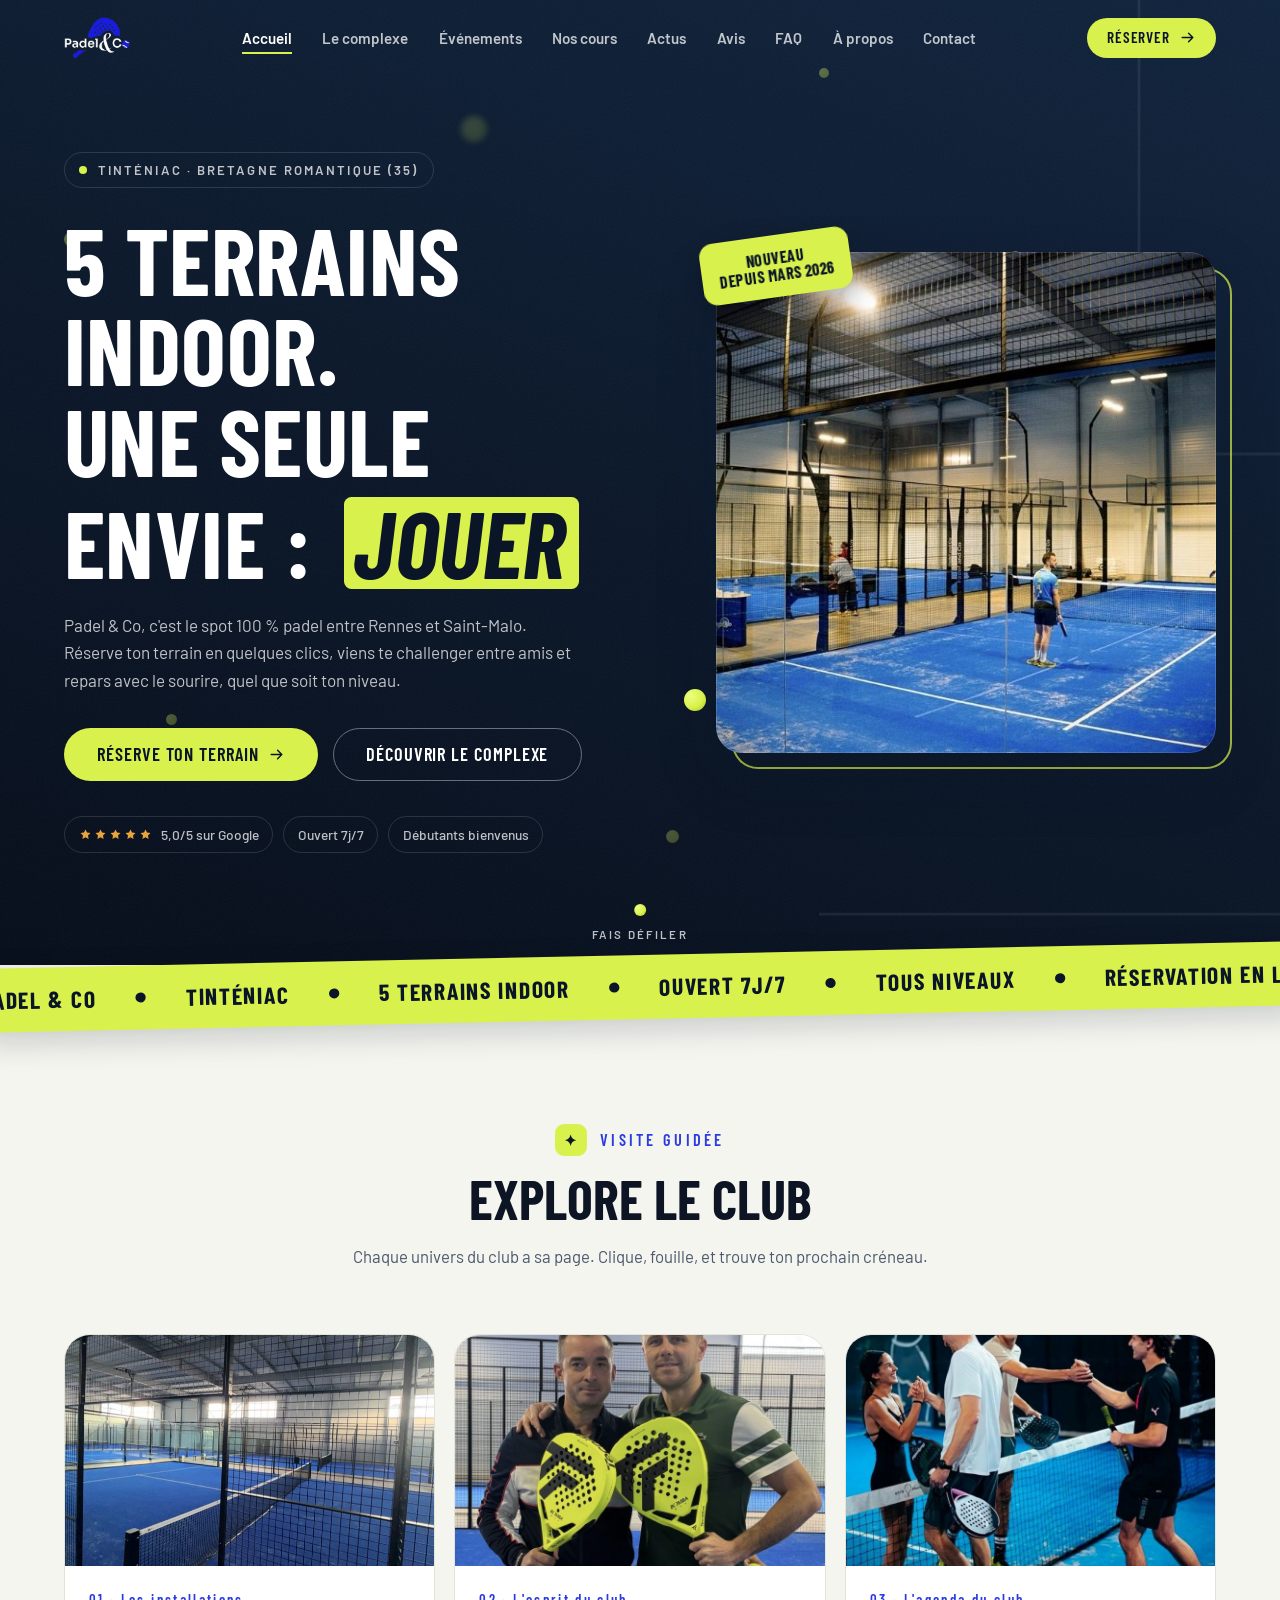
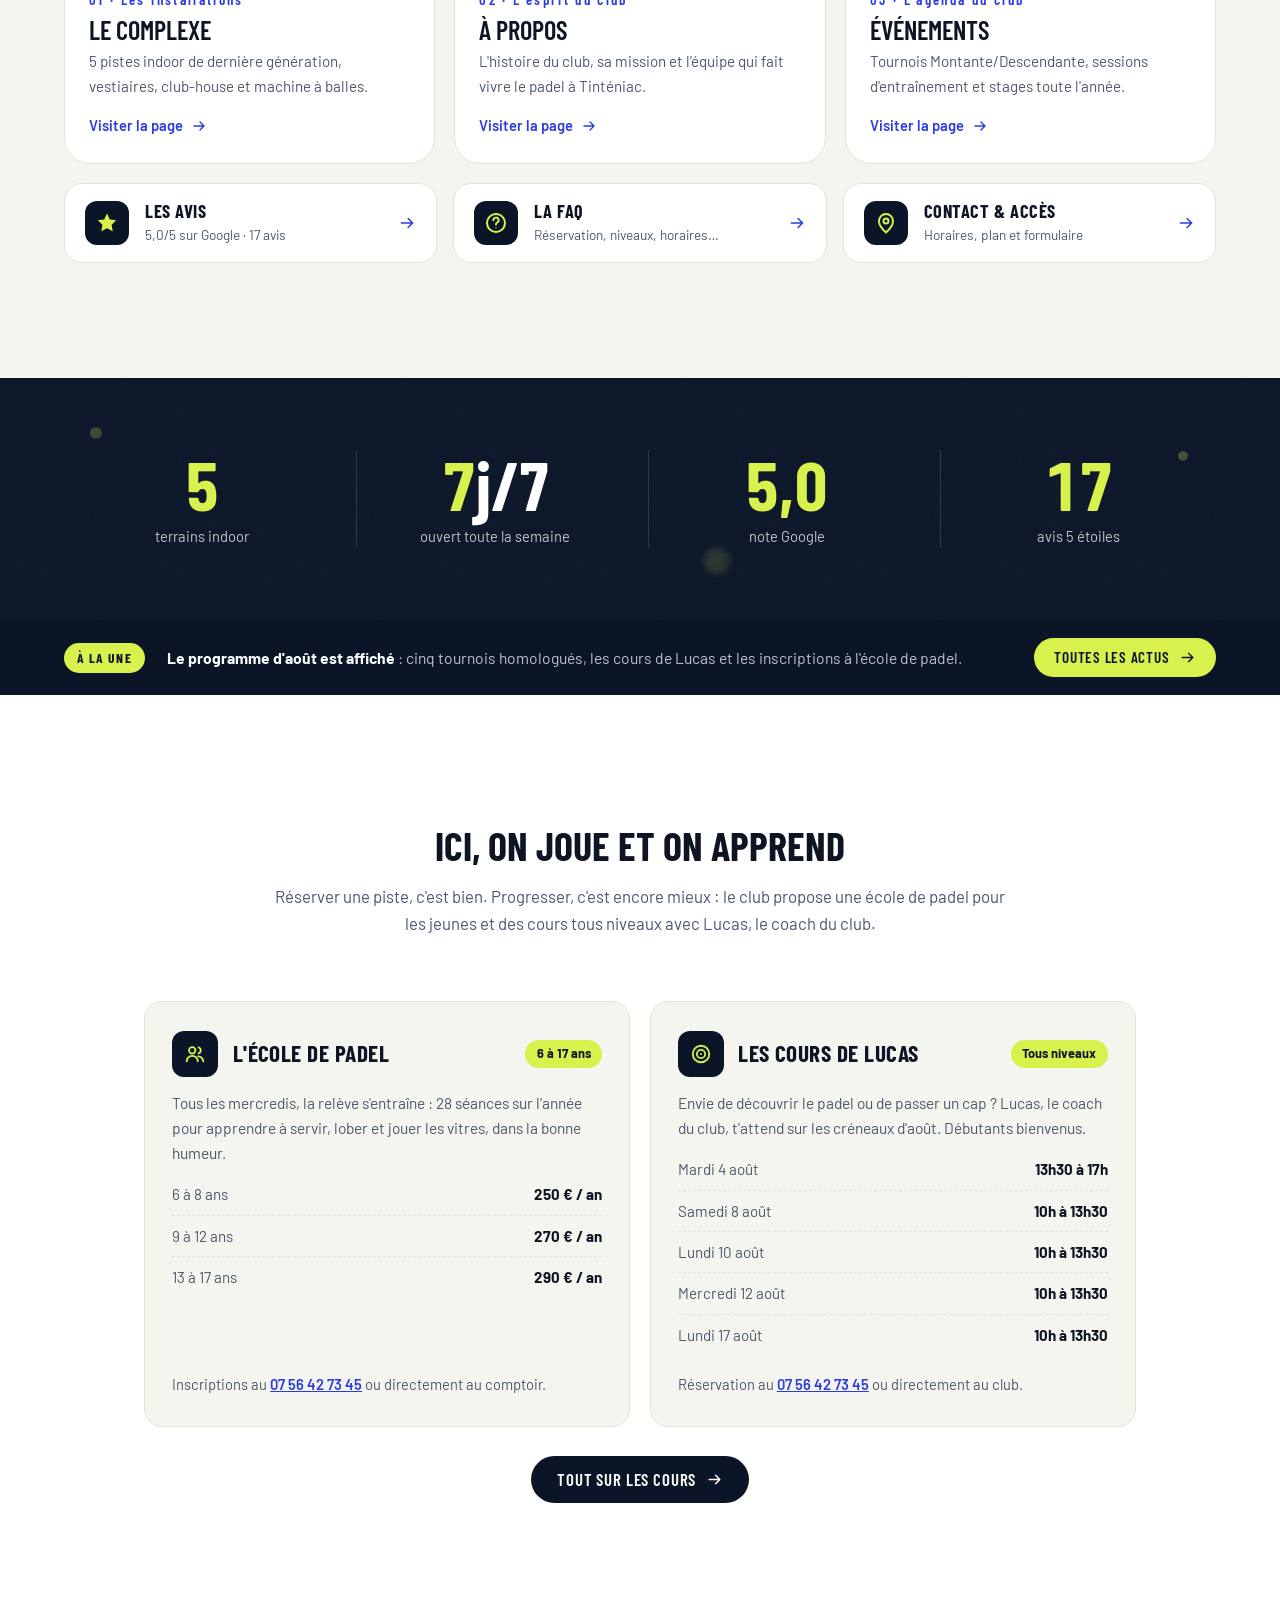
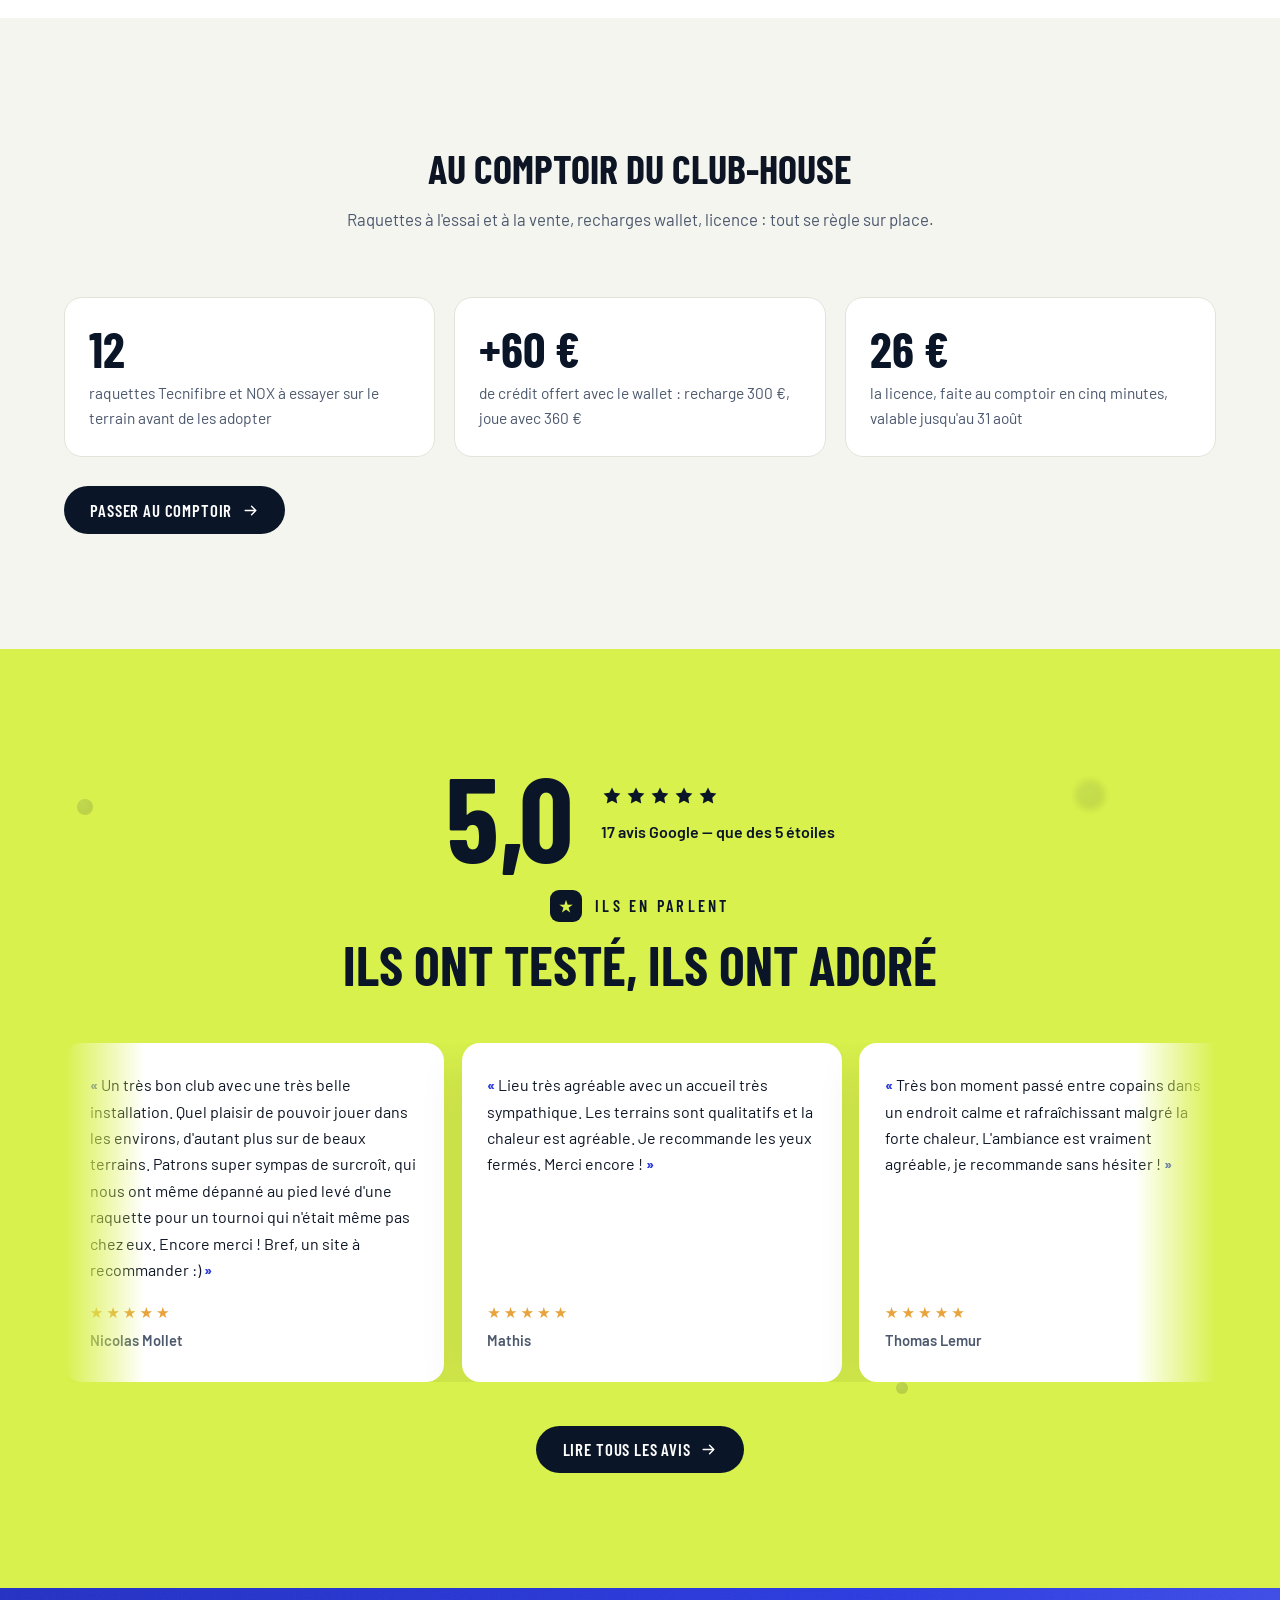
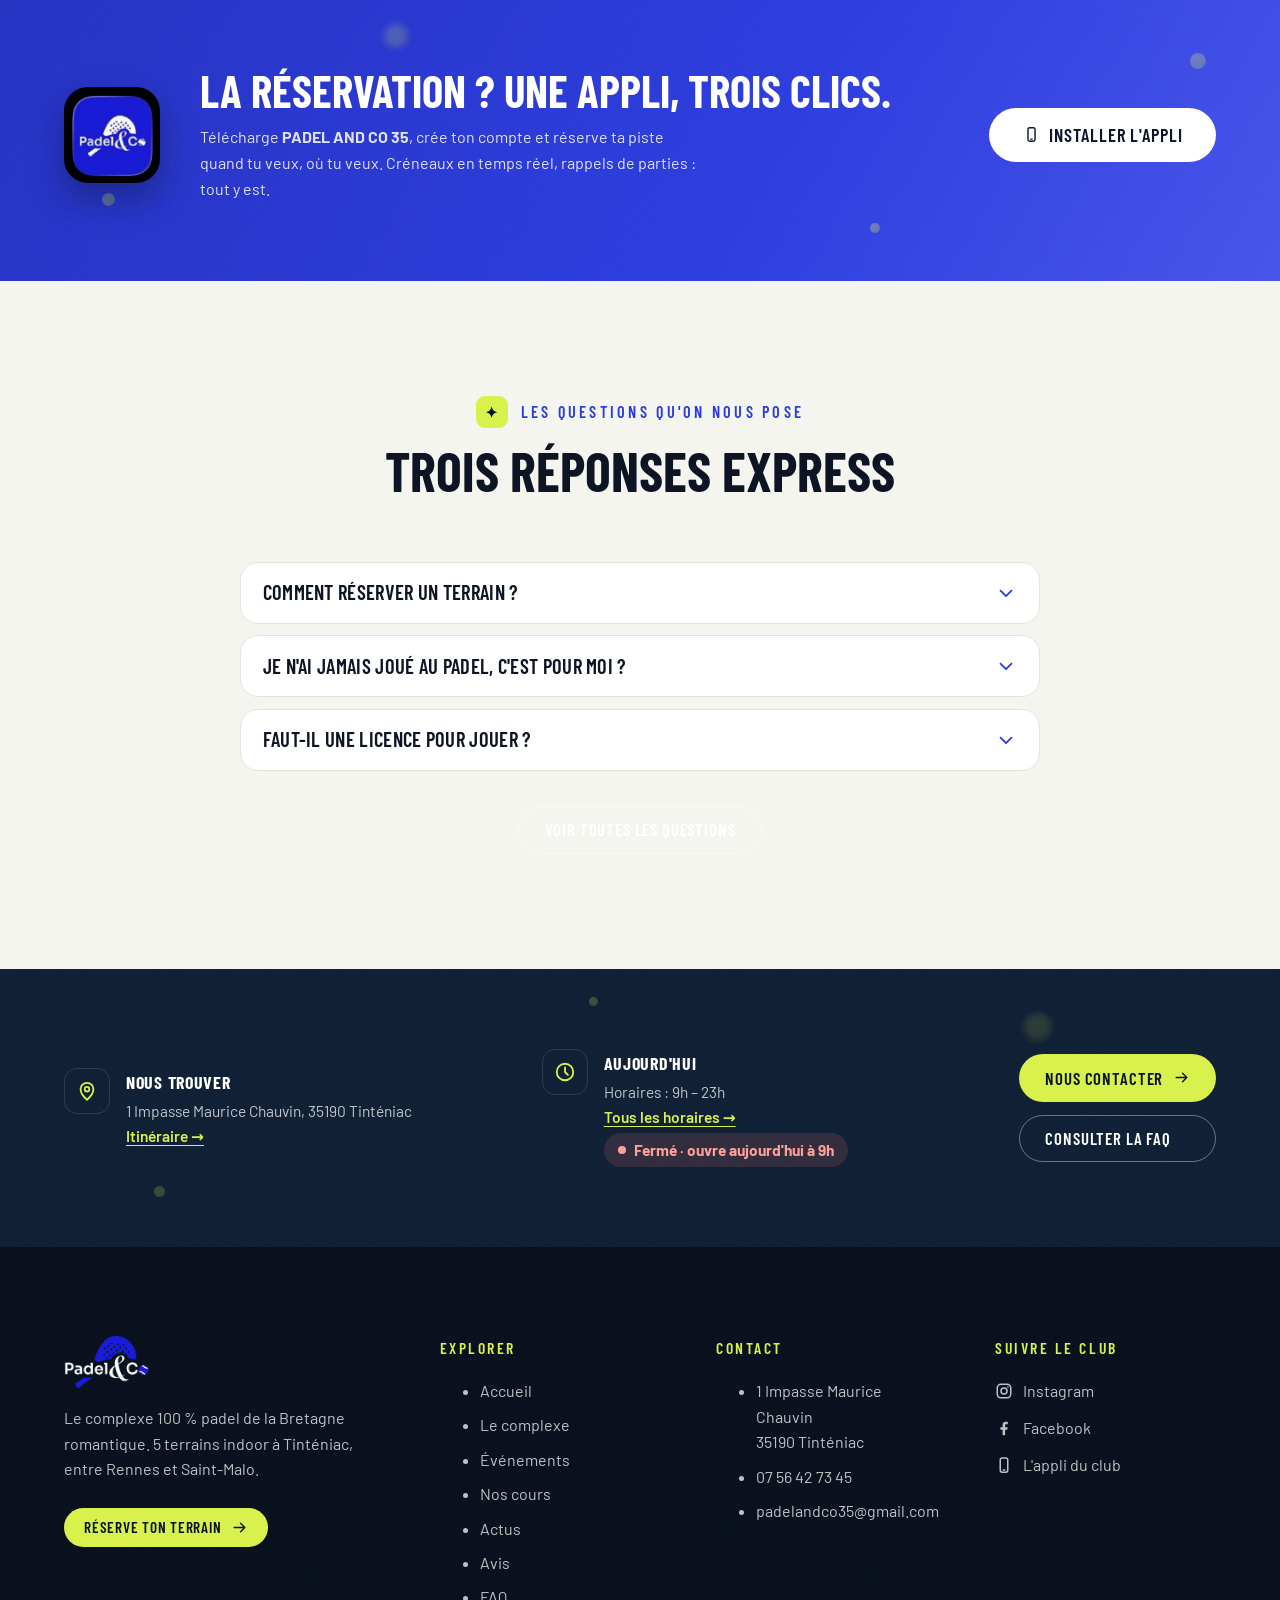
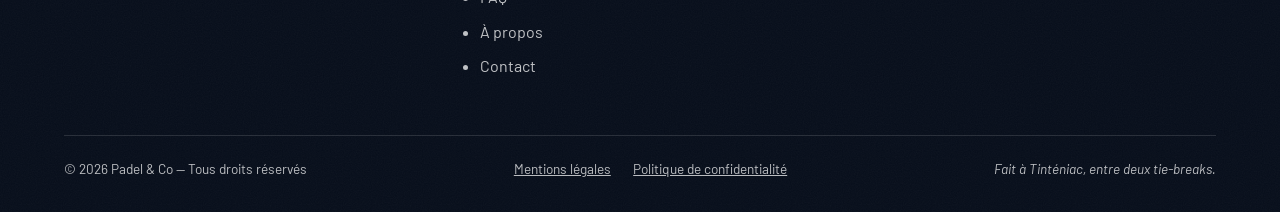
==== index.html @ 8af0bd33 "Add files via upload" ====
<!DOCTYPE html>
<html lang="fr">
<head>
  <meta charset="utf-8">
  <meta name="viewport" content="width=device-width, initial-scale=1">

  <!-- ============================================================
       PADEL & CO — Accueil (site officiel, multi-pages)
       Pages : index · le-complexe · a-propos · evenements · avis · faq · contact
       Stack : HTML / CSS / JS vanilla, sans framework.
       ============================================================ -->

  <title>Padel &amp; Co — Complexe de padel indoor à Tinténiac (35) · 5 terrains</title>
  <meta name="description" content="Padel & Co, le complexe 100 % padel de la Bretagne romantique à Tinténiac (35) : 5 terrains indoor, club-house, école de padel, cours et tournois homologués. Ouvert 7j/7 — réservation en quelques clics via l'appli PADEL AND CO 35.">


  <!-- Canonical : à ajuster selon le domaine final -->
  <link rel="canonical" href="https://padelandco35.fr/">

  <!-- Open Graph / partage réseaux sociaux -->
  <meta property="og:type" content="website">
  <meta property="og:locale" content="fr_FR">
  <meta property="og:site_name" content="Padel &amp; Co">
  <meta property="og:title" content="Padel &amp; Co — 5 terrains de padel indoor à Tinténiac (35)">
  <meta property="og:description" content="Réserve ton terrain en quelques clics, viens te challenger et passer un bon moment. Ouvert 7j/7 à Tinténiac, entre Rennes et Saint-Malo.">
  <meta property="og:url" content="https://padelandco35.fr/">
  <meta property="og:image" content="https://padelandco35.fr/images/og-image.jpg">
  <meta property="og:image:width" content="1200">
  <meta property="og:image:height" content="630">
  <meta property="og:image:alt" content="Padel &amp; Co — 5 terrains de padel indoor à Tinténiac (35)">
  <meta name="twitter:card" content="summary_large_image">

  <meta name="theme-color" content="#0B1A2E">
  <link rel="icon" type="image/svg+xml" href="favicon.svg">

  <!-- Typographies : Barlow Condensed (titres) + Barlow (texte) -->
  <link rel="preconnect" href="https://fonts.googleapis.com">
  <link rel="preconnect" href="https://fonts.gstatic.com" crossorigin>
  <link href="https://fonts.googleapis.com/css2?family=Barlow+Condensed:ital,wght@0,500;0,600;0,700;1,600&family=Barlow:ital,wght@0,400;0,500;0,600;0,700;1,400&display=swap" rel="stylesheet">

  <link rel="stylesheet" href="css/styles.css">

  <!-- Pré-rendu des pages internes dès le survol d'un lien :
       navigation quasi instantanée (Chrome/Edge — ignoré ailleurs) -->
  <script type="speculationrules">
  { "prerender": [ { "where": { "href_matches": "/*" }, "eagerness": "moderate" } ] }
  </script>

  <!-- Données structurées : fiche club (LocalBusiness / SportsActivityLocation) -->
  <script type="application/ld+json">
  {
    "@context": "https://schema.org",
    "@type": ["SportsActivityLocation", "LocalBusiness"],
    "@id": "https://padelandco35.fr/#club",
    "name": "Padel & Co",
    "alternateName": "PADEL AND CO",
    "description": "Complexe sportif dédié au padel à Tinténiac (35) : 5 terrains indoor, vestiaires, club-house, machine à balles, cours, école de padel et tournois homologués. Réservation via l'application PADEL AND CO 35.",
    "url": "https://padelandco35.fr/",
    "telephone": "+33756427345",
    "email": "padelandco35@gmail.com",
    "image": "https://padelandco35.fr/images/terrains-match.jpg",
    "sport": "Padel",
    "foundingDate": "2026-03",
    "address": {
      "@type": "PostalAddress",
      "streetAddress": "1 Impasse Maurice Chauvin",
      "postalCode": "35190",
      "addressLocality": "Tinténiac",
      "addressRegion": "Bretagne",
      "addressCountry": "FR"
    },
    "geo": { "@type": "GeoCoordinates", "latitude": 48.327362, "longitude": -1.848414 },
    "openingHoursSpecification": [
      { "@type": "OpeningHoursSpecification", "dayOfWeek": ["Monday", "Tuesday", "Wednesday"], "opens": "10:00", "closes": "23:00" },
      { "@type": "OpeningHoursSpecification", "dayOfWeek": ["Thursday", "Friday"], "opens": "10:00", "closes": "00:00" },
      { "@type": "OpeningHoursSpecification", "dayOfWeek": ["Saturday", "Sunday"], "opens": "09:00", "closes": "23:00" }
    ],
    "aggregateRating": { "@type": "AggregateRating", "ratingValue": "5.0", "reviewCount": "17", "bestRating": "5" },
    "sameAs": [
      "https://www.instagram.com/padel.and.co.35/",
      "https://www.facebook.com/share/1KFfh55dcL/"
    ],
    "potentialAction": {
      "@type": "ReserveAction",
      "target": {
        "@type": "EntryPoint",
        "urlTemplate": "https://padel-and-co.mymobileapp.fr/installation",
        "actionPlatform": ["https://schema.org/MobileWebPlatform"]
      },
      "result": { "@type": "Reservation", "name": "Réservation d'un terrain de padel" }
    }
  }
  </script>
</head>

<body>

  <a class="skip-link" href="#main">Aller au contenu principal</a>

  <!-- ============================================================
       SPRITE SVG — icônes du site (partagé par toutes les pages)
       ============================================================ -->
  <svg xmlns="http://www.w3.org/2000/svg" style="display:none" aria-hidden="true">
    <symbol id="i-racket" viewBox="0 0 24 24"><circle cx="11" cy="9" r="6.5"/><path d="M15.6 13.9 20 20"/><circle cx="9" cy="7.5" r=".5" fill="currentColor" stroke="none"/><circle cx="12.8" cy="7.5" r=".5" fill="currentColor" stroke="none"/><circle cx="10.9" cy="10.6" r=".5" fill="currentColor" stroke="none"/></symbol>
    <symbol id="i-shower" viewBox="0 0 24 24"><path d="M12 3s6 6.6 6 11a6 6 0 0 1-12 0c0-4.4 6-11 6-11z"/></symbol>
    <symbol id="i-cup" viewBox="0 0 24 24"><path d="M5 9h11v4.5a5.5 5.5 0 0 1-11 0z"/><path d="M16 10h2a2.5 2.5 0 0 1 0 5h-2.3"/><path d="M7.5 4v2M10.5 3v3M13.5 4v2"/></symbol>
    <symbol id="i-target" viewBox="0 0 24 24"><circle cx="12" cy="12" r="9"/><circle cx="12" cy="12" r="4.5"/><circle cx="12" cy="12" r="1" fill="currentColor" stroke="none"/></symbol>
    <symbol id="i-star" viewBox="0 0 24 24"><path fill="currentColor" stroke="none" d="M12 2.6l2.8 5.8 6.4.9-4.6 4.5 1.1 6.4L12 17.2l-5.7 3 1.1-6.4L2.8 9.3l6.4-.9z"/></symbol>
    <symbol id="i-pin" viewBox="0 0 24 24"><path d="M12 21.5s-7-6-7-11.4a7 7 0 1 1 14 0c0 5.4-7 11.4-7 11.4z"/><circle cx="12" cy="10" r="2.5"/></symbol>
    <symbol id="i-phone" viewBox="0 0 24 24"><path d="M5 4h4l2 5-2.4 1.6a12.5 12.5 0 0 0 4.8 4.8L15 13l5 2v4a2 2 0 0 1-2 2A16 16 0 0 1 3 6a2 2 0 0 1 2-2z"/></symbol>
    <symbol id="i-mail" viewBox="0 0 24 24"><rect x="3" y="5" width="18" height="14" rx="2"/><path d="m3 7.5 9 6 9-6"/></symbol>
    <symbol id="i-clock" viewBox="0 0 24 24"><circle cx="12" cy="12" r="9"/><path d="M12 7v5l3.2 3.2"/></symbol>
    <symbol id="i-calendar" viewBox="0 0 24 24"><rect x="3" y="5" width="18" height="16" rx="2"/><path d="M3 10h18M8 3v4M16 3v4"/></symbol>
    <symbol id="i-users" viewBox="0 0 24 24"><circle cx="9" cy="8" r="3.5"/><path d="M3 20a6 6 0 0 1 12 0"/><path d="M16 4.7a3.5 3.5 0 0 1 0 6.6M15.5 14.6A6 6 0 0 1 21 20"/></symbol>
    <symbol id="i-trophy" viewBox="0 0 24 24"><path d="M7 4h10v5a5 5 0 0 1-10 0z"/><path d="M7 5H4.5a2.5 2.5 0 0 0 2.6 3.4M17 5h2.5a2.5 2.5 0 0 1-2.6 3.4"/><path d="M12 14v3.5M8.5 21h7M10 17.5h4"/></symbol>
    <symbol id="i-app" viewBox="0 0 24 24"><rect x="7" y="2.5" width="10" height="19" rx="2.5"/><path d="M11 18.5h2"/></symbol>
    <symbol id="i-arrow" viewBox="0 0 24 24"><path d="M4.5 12h15M13.5 6l6 6-6 6"/></symbol>
    <symbol id="i-check" viewBox="0 0 24 24"><path d="m4.5 12.5 5 5L19.5 7"/></symbol>
    <symbol id="i-chevron" viewBox="0 0 24 24"><path d="m6 9.5 6 6 6-6"/></symbol>
    <symbol id="i-help" viewBox="0 0 24 24"><circle cx="12" cy="12" r="9"/><path d="M9.4 9.2a2.6 2.6 0 1 1 3.6 2.4c-.85.35-1 1-1 1.9"/><circle cx="12" cy="16.8" r=".6" fill="currentColor" stroke="none"/></symbol>
    <symbol id="i-instagram" viewBox="0 0 24 24"><rect x="3" y="3" width="18" height="18" rx="5"/><circle cx="12" cy="12" r="4"/><circle cx="17.2" cy="6.8" r="1.1" fill="currentColor" stroke="none"/></symbol>
    <symbol id="i-facebook" viewBox="0 0 24 24"><path fill="currentColor" stroke="none" d="M13.5 21.5v-7.2h2.9l.5-3.4h-3.4V8.6c0-1 .3-1.6 1.7-1.6h1.8V3.9c-.3 0-1.4-.1-2.6-.1-2.6 0-4.3 1.6-4.3 4.4v2.7H7.2v3.4h2.9v7.2z"/></symbol>
  </svg>

  <!-- ============================================================
       HEADER — navigation entre les pages du site
       ============================================================ -->
  <header class="site-header" id="site-header">
    <div class="site-header__inner container">

      <a class="brand" href="index.html" aria-label="Padel &amp; Co — retour à l'accueil"><img class="brand__img" src="images/logo-bicolore.png" alt="Padel &amp; Co" width="400" height="253"></a>

      <nav class="nav" aria-label="Navigation principale">
        <ul class="nav__list">
          <li><a class="nav__link is-active" href="index.html" aria-current="page">Accueil</a></li>
          <li><a class="nav__link" href="le-complexe.html">Le complexe</a></li>
          <li><a class="nav__link" href="evenements.html">Événements</a></li>
          <li><a class="nav__link" href="cours.html">Nos cours</a></li>
          <li><a class="nav__link" href="actus.html">Actus</a></li>
          <li><a class="nav__link" href="avis.html">Avis</a></li>
          <li><a class="nav__link" href="faq.html">FAQ</a></li>
          <li><a class="nav__link" href="a-propos.html">À propos</a></li>
          <li><a class="nav__link" href="contact.html">Contact</a></li>
        </ul>
      </nav>

      <a class="btn btn--volt btn--sm nav__cta" href="https://padel-and-co.mymobileapp.fr/installation" target="_blank" rel="noopener">
        Réserver
        <svg class="icon" aria-hidden="true"><use href="#i-arrow"/></svg>
      </a>

      <button class="burger" type="button" aria-expanded="false" aria-controls="menu-mobile" aria-label="Ouvrir le menu">
        <span></span><span></span>
      </button>
    </div>
  </header>

  <!-- Menu mobile plein écran -->
  <nav class="drawer" id="menu-mobile" aria-label="Menu mobile">
    <ul class="drawer__list">
      <li><a class="drawer__link" href="index.html"><span>01</span>Accueil</a></li>
      <li><a class="drawer__link" href="le-complexe.html"><span>02</span>Le complexe</a></li>
      <li><a class="drawer__link" href="evenements.html"><span>03</span>Événements</a></li>
      <li><a class="drawer__link" href="cours.html"><span>04</span>Nos cours</a></li>
      <li><a class="drawer__link" href="actus.html"><span>05</span>Actus</a></li>
      <li><a class="drawer__link" href="avis.html"><span>06</span>Avis</a></li>
      <li><a class="drawer__link" href="faq.html"><span>07</span>FAQ</a></li>
      <li><a class="drawer__link" href="a-propos.html"><span>08</span>À propos</a></li>
      <li><a class="drawer__link" href="contact.html"><span>09</span>Contact</a></li>
    </ul>
    <div class="drawer__foot">
      <a class="btn btn--volt" href="https://padel-and-co.mymobileapp.fr/installation" target="_blank" rel="noopener">
        Réserve ton terrain
        <svg class="icon" aria-hidden="true"><use href="#i-arrow"/></svg>
      </a>
      <div class="drawer__socials">
        <a href="https://www.instagram.com/padel.and.co.35/" target="_blank" rel="noopener" aria-label="Instagram Padel &amp; Co"><svg class="icon" aria-hidden="true"><use href="#i-instagram"/></svg></a>
        <a href="https://www.facebook.com/share/1KFfh55dcL/" target="_blank" rel="noopener" aria-label="Facebook Padel &amp; Co"><svg class="icon" aria-hidden="true"><use href="#i-facebook"/></svg></a>
      </div>
    </div>
  </nav>

  <main id="main">

    <!-- ============================================================
         HERO — l'accueil, vitrine globale du club
         ============================================================ -->
    <section class="hero">
      <div class="hero__bg" aria-hidden="true">
        <!-- Lignes de court décoratives -->
        <svg class="hero__lines" viewBox="0 0 600 600" fill="none" preserveAspectRatio="xMidYMid slice">
          <rect x="60" y="40" width="480" height="520" rx="2"/>
          <path d="M60 300h480"/>
          <path d="M300 40v260"/>
          <circle cx="300" cy="300" r="6" class="volt"/>
        </svg>
        <!-- Balles de padel en apesanteur -->
        <div class="bg-balls">
          <span class="bg-ball" style="--x:5%;  --y:24%; --s:15px; --t:12s; --d:0s;  --dx:20px;  --dy:-38px; --o:.35"></span>
          <span class="bg-ball" style="--x:13%; --y:74%; --s:11px; --t:15s; --d:-3s; --dx:-16px; --dy:-30px; --o:.3"></span>
          <span class="bg-ball bg-ball--blur" style="--x:36%; --y:12%; --s:26px; --t:19s; --d:-7s; --dx:26px;  --dy:-48px; --o:.18"></span>
          <span class="bg-ball" style="--x:52%; --y:86%; --s:13px; --t:14s; --d:-2s; --dx:-20px; --dy:-40px; --o:.28"></span>
          <span class="bg-ball" style="--x:64%; --y:7%;  --s:10px; --t:16s; --d:-9s; --dx:14px;  --dy:-34px; --o:.35"></span>
          <span class="bg-ball bg-ball--blur" style="--x:88%; --y:62%; --s:34px; --t:23s; --d:-5s; --dx:-28px; --dy:-54px; --o:.15"></span>
          <span class="bg-ball" style="--x:79%; --y:26%; --s:9px;  --t:13s; --d:-1s; --dx:12px;  --dy:-26px; --o:.4"></span>
        </div>
      </div>

      <div class="container hero__grid">
        <div class="hero__content">
          <p class="hero__kicker" data-reveal>
            <span class="hero__kicker-dot" aria-hidden="true"></span>
            Tinténiac · Bretagne romantique (35)
          </p>

          <h1 class="hero__title">
            <span class="hero__title-line" data-reveal style="--d:.06s">5 terrains indoor.</span>
            <span class="hero__title-line" data-reveal style="--d:.14s">Une seule envie&nbsp;: <em class="marker">jouer</em></span>
          </h1>

          <p class="hero__text" data-reveal style="--d:.22s">
            Padel &amp; Co, c'est le spot 100&nbsp;% padel entre Rennes et Saint-Malo.
            Réserve ton terrain en quelques clics, viens te challenger entre amis
            et repars avec le sourire, quel que soit ton niveau.
          </p>

          <div class="hero__actions" data-reveal style="--d:.3s">
            <a class="btn btn--volt btn--lg" href="https://padel-and-co.mymobileapp.fr/installation" target="_blank" rel="noopener">
              Réserve ton terrain
              <svg class="icon" aria-hidden="true"><use href="#i-arrow"/></svg>
            </a>
            <a class="btn btn--ghost btn--lg" href="le-complexe.html">Découvrir le complexe</a>
          </div>

          <ul class="hero__badges" data-reveal style="--d:.38s">
            <li class="hero-badge">
              <span class="stars" aria-hidden="true">
                <svg class="icon"><use href="#i-star"/></svg><svg class="icon"><use href="#i-star"/></svg><svg class="icon"><use href="#i-star"/></svg><svg class="icon"><use href="#i-star"/></svg><svg class="icon"><use href="#i-star"/></svg>
              </span>
              5,0/5 sur Google
            </li>
            <li class="hero-badge">Ouvert 7j/7</li>
            <li class="hero-badge">Débutants bienvenus</li>
          </ul>
        </div>

        <div class="hero__media" data-reveal style="--d:.2s">
          <!-- 📷 DIAPORAMA HERO : photos réelles du club, fondu croisé toutes les 5 s
               (initDiapos dans js/main.js — tout conteneur [data-diapo]). Pour ajouter
               une vue : dupliquer un <img class="hero-slide">, fichier dans images/. -->
          <figure class="hero__frame hero__frame--diapo" data-diapo>
            <img class="hero-slide is-current" src="images/hero-terrains.jpg" alt="Les terrains de padel indoor de Padel &amp; Co à Tinténiac, éclairés pendant un match" width="768" height="768" fetchpriority="high">
            <img class="hero-slide" src="images/club-house-bar.jpg" alt="Le bar du club-house, comptoir noir et tabourets jaunes" width="1400" height="1050" loading="lazy" aria-hidden="true">
            <img class="hero-slide" src="images/piste-filet.jpg" alt="Le filet et la piste bleue vus depuis le fond du court" width="1050" height="1400" loading="lazy" aria-hidden="true">
            <img class="hero-slide" src="images/club-house-vue.jpg" alt="Le club-house et son bar, tabourets jaunes et fûts bleus Padel and Co" width="1400" height="1050" loading="lazy" aria-hidden="true">
            <img class="hero-slide" src="images/machine-a-balles.jpg" alt="La machine à balles rouge du club, panier rempli, devant les pistes" width="1050" height="1400" loading="lazy" aria-hidden="true">
          </figure>
          <p class="sticker" aria-hidden="true">Nouveau<br>depuis mars 2026</p>
          <span class="ball ball--hero" aria-hidden="true"></span>
        </div>
      </div>

      <a class="hero__scroll" href="#visite" aria-label="Faire défiler vers la visite guidée du site">
        <span class="ball ball--cue" aria-hidden="true"></span>
        Fais défiler
      </a>
    </section>

    <!-- Bandeau défilant -->
    <div class="marquee" aria-hidden="true">
      <div class="marquee__track">
        <!-- Le contenu est doublé pour une boucle parfaite -->
        <div class="marquee__group">
          <span>Padel &amp; Co</span><i></i><span>Tinténiac</span><i></i><span>5 terrains indoor</span><i></i><span>Ouvert 7j/7</span><i></i><span>Tous niveaux</span><i></i><span>Réservation en ligne</span><i></i>
        </div>
        <div class="marquee__group">
          <span>Padel &amp; Co</span><i></i><span>Tinténiac</span><i></i><span>5 terrains indoor</span><i></i><span>Ouvert 7j/7</span><i></i><span>Tous niveaux</span><i></i><span>Réservation en ligne</span><i></i>
        </div>
      </div>
    </div>

    <!-- ============================================================
         VISITE GUIDÉE — passerelles vers les pages du site
         ============================================================ -->
    <section class="section section--paper" id="visite">
      <div class="container">
        <header class="section__head" data-reveal>
          <p class="section__label"><span aria-hidden="true">✦</span>Visite guidée</p>
          <h2 class="section__title">Explore le club</h2>
          <p class="section__lede">
            Chaque univers du club a sa page. Clique, fouille,
            et trouve ton prochain créneau.
          </p>
        </header>

        <div class="gateways" data-reveal-group>
          <a class="gateway" href="le-complexe.html" data-reveal>
            <div class="gateway__media" data-diapo>
              <!-- 📷 Mini-diaporama : pistes puis club-house sous plusieurs angles -->
              <img class="hero-slide is-current" src="images/terrains-indoor.jpg" alt="Les cinq pistes de padel indoor du complexe" loading="lazy" width="768" height="768">
              <img class="hero-slide" src="images/club-house-bar.jpg" alt="Le bar du club-house, comptoir noir et tabourets jaunes" loading="lazy" width="1400" height="1050" aria-hidden="true">
              <img class="hero-slide" src="images/club-house-fauteuils.jpg" alt="Les fauteuils colorés du club-house devant la baie vitrée" loading="lazy" width="1400" height="1050" aria-hidden="true">
              <img class="hero-slide" src="images/club-house-salon.jpg" alt="Le coin salon du club-house et sa fresque murale Padel and Co" loading="lazy" width="1050" height="1400" aria-hidden="true">
            </div>
            <div class="gateway__body">
              <p class="gateway__num">01 · Les installations</p>
              <h3 class="gateway__title">Le complexe</h3>
              <p class="gateway__text">5 pistes indoor de dernière génération, vestiaires, club-house et machine à balles.</p>
              <span class="gateway__more">Visiter la page <svg class="icon" aria-hidden="true"><use href="#i-arrow"/></svg></span>
            </div>
          </a>

          <a class="gateway" href="a-propos.html" data-reveal>
            <div class="gateway__media">
              <!-- 📷 images/equipe-padel-and-co.jpg — l'équipe du club -->
              <img src="images/equipe-padel-and-co.jpg" alt="L'équipe de Padel &amp; Co raquettes en main" loading="lazy" width="768" height="768">
            </div>
            <div class="gateway__body">
              <p class="gateway__num">02 · L'esprit du club</p>
              <h3 class="gateway__title">À propos</h3>
              <p class="gateway__text">L'histoire du club, sa mission et l'équipe qui fait vivre le padel à Tinténiac.</p>
              <span class="gateway__more">Visiter la page <svg class="icon" aria-hidden="true"><use href="#i-arrow"/></svg></span>
            </div>
          </a>

          <a class="gateway" href="evenements.html" data-reveal>
            <div class="gateway__media">
              <!-- 📷 images/evenement-convivialite.jpg — à remplacer par une photo de tournoi du club -->
              <img src="images/evenement-convivialite.jpg" alt="Quatre joueurs se saluent au filet après un match" loading="lazy" width="768" height="768">
            </div>
            <div class="gateway__body">
              <p class="gateway__num">03 · L'agenda du club</p>
              <h3 class="gateway__title">Événements</h3>
              <p class="gateway__text">Tournois Montante/Descendante, sessions d'entraînement et stages toute l'année.</p>
              <span class="gateway__more">Visiter la page <svg class="icon" aria-hidden="true"><use href="#i-arrow"/></svg></span>
            </div>
          </a>
        </div>

        <!-- Accès rapides -->
        <div class="quicklinks" data-reveal-group>
          <a class="quicklink" href="avis.html" data-reveal>
            <svg class="icon" aria-hidden="true"><use href="#i-star"/></svg>
            <span><strong>Les avis</strong><small>5,0/5 sur Google · 17 avis</small></span>
            <svg class="icon quicklink__arrow" aria-hidden="true"><use href="#i-arrow"/></svg>
          </a>
          <a class="quicklink" href="faq.html" data-reveal>
            <svg class="icon" aria-hidden="true"><use href="#i-help"/></svg>
            <span><strong>La FAQ</strong><small>Réservation, niveaux, horaires…</small></span>
            <svg class="icon quicklink__arrow" aria-hidden="true"><use href="#i-arrow"/></svg>
          </a>
          <a class="quicklink" href="contact.html" data-reveal>
            <svg class="icon" aria-hidden="true"><use href="#i-pin"/></svg>
            <span><strong>Contact &amp; accès</strong><small>Horaires, plan et formulaire</small></span>
            <svg class="icon quicklink__arrow" aria-hidden="true"><use href="#i-arrow"/></svg>
          </a>
        </div>
      </div>
    </section>

    <!-- Bande chiffres clés -->
    <section class="stats" aria-label="Le club en chiffres">
      <div class="bg-balls" aria-hidden="true">
        <span class="bg-ball" style="--x:7%;  --y:20%; --s:12px; --t:14s; --d:-2s; --dx:14px;  --dy:-30px; --o:.22"></span>
        <span class="bg-ball bg-ball--blur" style="--x:55%; --y:70%; --s:26px; --t:20s; --d:-6s; --dx:-22px; --dy:-40px; --o:.14"></span>
        <span class="bg-ball" style="--x:92%; --y:30%; --s:10px; --t:15s; --d:-4s; --dx:-14px; --dy:-28px; --o:.25"></span>
      </div>
      <div class="container stats__grid" data-reveal-group>
        <div class="stat" data-reveal>
          <p class="stat__value"><span data-count="5">0</span></p>
          <p class="stat__label">terrains indoor</p>
        </div>
        <div class="stat" data-reveal>
          <p class="stat__value"><span data-count="7">0</span>j/7</p>
          <p class="stat__label">ouvert toute la semaine</p>
        </div>
        <div class="stat" data-reveal>
          <p class="stat__value"><span data-count="5" data-decimals="1">0,0</span></p>
          <p class="stat__label">note Google</p>
        </div>
        <div class="stat" data-reveal>
          <p class="stat__value"><span data-count="17">0</span></p>
          <p class="stat__label">avis 5 étoiles</p>
        </div>
      </div>
    </section>

    <!-- ============================================================
         À LA UNE (teaser) — le détail vit sur la page Actus
         ============================================================ -->
    <section class="news-strip" id="news" aria-label="Actualité du club">
      <div class="container news-strip__inner" data-reveal>
        <p class="news-strip__badge">À la une</p>
        <p class="news-strip__texte"><strong>Le programme d'août est affiché</strong>&nbsp;: cinq tournois homologués, les cours de Lucas et les inscriptions à l'école de padel.</p>
        <a class="btn btn--volt btn--sm" href="actus.html">Toutes les actus<svg class="icon" aria-hidden="true"><use href="#i-arrow"/></svg></a>
      </div>
    </section>

    <!-- ============================================================
         LES COURS — école de padel + cours de Lucas (le détail des
         annonces datées vit sur actus.html)
         ============================================================ -->
    <section class="section section--white cours-teaser" id="cours" aria-labelledby="cours-title">
      <div class="container">
        <header class="section__head" data-reveal>
          <h2 class="section__title section__title--sm" id="cours-title">Ici, on joue et on apprend</h2>
          <p class="section__lede">
            Réserver une piste, c'est bien. Progresser, c'est encore mieux&nbsp;:
            le club propose une école de padel pour les jeunes et des cours tous
            niveaux avec Lucas, le coach du club.
          </p>
        </header>
        <div class="cours-grid" data-reveal-group>
          <article class="cours-card" data-reveal>
            <div class="cours-card__head">
              <span class="cours-card__icone" aria-hidden="true"><svg class="icon"><use href="#i-users"/></svg></span>
              <h3 class="cours-card__titre">L'école de padel</h3>
              <p class="cours-card__badge">6 à 17 ans</p>
            </div>
            <p class="cours-card__texte">
              Tous les mercredis, la relève s'entraîne&nbsp;: 28 séances sur l'année
              pour apprendre à servir, lober et jouer les vitres, dans la bonne humeur.
            </p>
            <ul class="cours-card__lignes">
              <li><span>6 à 8 ans</span><strong>250&nbsp;€ / an</strong></li>
              <li><span>9 à 12 ans</span><strong>270&nbsp;€ / an</strong></li>
              <li><span>13 à 17 ans</span><strong>290&nbsp;€ / an</strong></li>
            </ul>
            <p class="cours-card__note">Inscriptions au <a href="tel:+33756427345">07&nbsp;56&nbsp;42&nbsp;73&nbsp;45</a> ou directement au comptoir.</p>
          </article>
          <article class="cours-card" data-reveal style="--d:.08s">
            <div class="cours-card__head">
              <span class="cours-card__icone" aria-hidden="true"><svg class="icon"><use href="#i-target"/></svg></span>
              <h3 class="cours-card__titre">Les cours de Lucas</h3>
              <p class="cours-card__badge">Tous niveaux</p>
            </div>
            <p class="cours-card__texte">
              Envie de découvrir le padel ou de passer un cap&nbsp;? Lucas, le coach
              du club, t'attend sur les créneaux d'août. Débutants bienvenus.
            </p>
            <ul class="cours-card__lignes">
              <li><span>Mardi 4 août</span><strong>13h30 à 17h</strong></li>
              <li><span>Samedi 8 août</span><strong>10h à 13h30</strong></li>
              <li><span>Lundi 10 août</span><strong>10h à 13h30</strong></li>
              <li><span>Mercredi 12 août</span><strong>10h à 13h30</strong></li>
              <li><span>Lundi 17 août</span><strong>10h à 13h30</strong></li>
            </ul>
            <p class="cours-card__note">Réservation au <a href="tel:+33756427345">07&nbsp;56&nbsp;42&nbsp;73&nbsp;45</a> ou directement au club.</p>
          </article>
        </div>
        <p class="cours-teaser__more" data-reveal>
          <a class="btn btn--dark" href="cours.html">
            Tout sur les cours
            <svg class="icon" aria-hidden="true"><use href="#i-arrow"/></svg>
          </a>
        </p>
      </div>
    </section>

    <!-- ============================================================
         AU COMPTOIR (vitrine) — le détail vit sur le-complexe.html#comptoir
         ============================================================ -->
    <section class="section section--paper comptoir-teaser" aria-labelledby="comptoir-teaser-title">
      <div class="container">
        <header class="section__head" data-reveal>
          <h2 class="section__title section__title--sm" id="comptoir-teaser-title">Au comptoir du club-house</h2>
          <p class="section__lede">Raquettes à l'essai et à la vente, recharges wallet, licence : tout se règle sur place.</p>
        </header>
        <div class="comptoir-teaser__grid" data-reveal-group>
          <a class="comptoir-teaser__item" href="le-complexe.html#comptoir" data-reveal>
            <p class="comptoir-teaser__chiffre">12</p>
            <p class="comptoir-teaser__texte">raquettes Tecnifibre et NOX à essayer sur le terrain avant de les adopter</p>
          </a>
          <a class="comptoir-teaser__item" href="le-complexe.html#comptoir" data-reveal style="--d:.08s">
            <p class="comptoir-teaser__chiffre">+60&nbsp;€</p>
            <p class="comptoir-teaser__texte">de crédit offert avec le wallet : recharge 300&nbsp;€, joue avec 360&nbsp;€</p>
          </a>
          <a class="comptoir-teaser__item" href="le-complexe.html#comptoir" data-reveal style="--d:.16s">
            <p class="comptoir-teaser__chiffre">26&nbsp;€</p>
            <p class="comptoir-teaser__texte">la licence, faite au comptoir en cinq minutes, valable jusqu'au 31&nbsp;août</p>
          </a>
        </div>
        <p class="comptoir-teaser__more" data-reveal>
          <a class="btn btn--dark" href="le-complexe.html#comptoir">
            Passer au comptoir
            <svg class="icon" aria-hidden="true"><use href="#i-arrow"/></svg>
          </a>
        </p>
      </div>
    </section>

    <!-- ============================================================
         AVIS — extrait (la page complète : avis.html)
         ============================================================ -->
    <section class="section section--volt reviews">
      <div class="bg-balls" aria-hidden="true">
        <span class="bg-ball bg-ball--navy" style="--x:6%;  --y:16%; --s:16px; --t:16s; --d:-3s; --dx:16px;  --dy:-32px; --o:.14"></span>
        <span class="bg-ball bg-ball--navy bg-ball--blur" style="--x:84%; --y:14%; --s:30px; --t:21s; --d:-8s; --dx:-24px; --dy:-44px; --o:.1"></span>
        <span class="bg-ball bg-ball--navy" style="--x:70%; --y:78%; --s:12px; --t:14s; --d:-1s; --dx:12px;  --dy:-26px; --o:.16"></span>
      </div>
      <div class="container">
        <div class="reviews__score" data-reveal>
          <p class="reviews__note" aria-label="Note moyenne : 5 sur 5">5,0</p>
          <div class="reviews__meta">
            <span class="stars stars--lg" aria-hidden="true">
              <svg class="icon"><use href="#i-star"/></svg><svg class="icon"><use href="#i-star"/></svg><svg class="icon"><use href="#i-star"/></svg><svg class="icon"><use href="#i-star"/></svg><svg class="icon"><use href="#i-star"/></svg>
            </span>
            <p>17 avis Google — que des 5 étoiles</p>
          </div>
        </div>

        <header class="section__head" data-reveal>
          <p class="section__label section__label--dark"><span aria-hidden="true">★</span>Ils en parlent</p>
          <h2 class="section__title">Ils ont testé, ils ont adoré</h2>
        </header>

        <!-- Vrais avis Google (fiche établissement · note 5,0/5) -->
        <div class="reviews-marquee" data-reveal>
          <div class="reviews-marquee__track">
            <div class="reviews-marquee__group">
            <figure class="review"><blockquote>Un très bon club avec une très belle installation. Quel plaisir de pouvoir jouer dans les environs, d'autant plus sur de beaux terrains. Patrons super sympas de surcroît, qui nous ont même dépanné au pied levé d'une raquette pour un tournoi qui n'était même pas chez eux. Encore merci ! Bref, un site à recommander :)</blockquote><figcaption><span class="review__stars" aria-hidden="true">★★★★★</span> Nicolas Mollet</figcaption></figure>
            <figure class="review"><blockquote>Lieu très agréable avec un accueil très sympathique. Les terrains sont qualitatifs et la chaleur est agréable. Je recommande les yeux fermés. Merci encore !</blockquote><figcaption><span class="review__stars" aria-hidden="true">★★★★★</span> Mathis</figcaption></figure>
            <figure class="review"><blockquote>Très bon moment passé entre copains dans un endroit calme et rafraîchissant malgré la forte chaleur. L'ambiance est vraiment agréable, je recommande sans hésiter !</blockquote><figcaption><span class="review__stars" aria-hidden="true">★★★★★</span> Thomas Lemur</figcaption></figure>
            <figure class="review"><blockquote>Super moment passé entre copains, bien au frais malgré la chaleur extérieure. Je recommande vivement cet endroit très paisible et agréable.</blockquote><figcaption><span class="review__stars" aria-hidden="true">★★★★★</span> Félicien Pigeon</figcaption></figure>
            <figure class="review"><blockquote>Première expérience, superbe accueil, au top.</blockquote><figcaption><span class="review__stars" aria-hidden="true">★★★★★</span> Florent Heurtin</figcaption></figure>
            <figure class="review"><blockquote>Super expérience et accueil au top, initiation concluante et sympathique en compagnie des gérants…</blockquote><figcaption><span class="review__stars" aria-hidden="true">★★★★★</span> Garage de la Métairie</figcaption></figure>
            <figure class="review"><blockquote>Une équipe au top et des infrastructures de qualité ! Super emplacement, à proximité directe de la rocade.</blockquote><figcaption><span class="review__stars" aria-hidden="true">★★★★★</span> Florian Collyer</figcaption></figure>
            <figure class="review"><blockquote>Super complexe, spacieux, propre.</blockquote><figcaption><span class="review__stars" aria-hidden="true">★★★★★</span> Cédric Georges</figcaption></figure>
            <figure class="review"><blockquote>Top, je recommande !</blockquote><figcaption><span class="review__stars" aria-hidden="true">★★★★★</span> Yanis Berland</figcaption></figure>
            <figure class="review"><blockquote>Un super complexe de padel ! 👌</blockquote><figcaption><span class="review__stars" aria-hidden="true">★★★★★</span> Steven Nouveau</figcaption></figure>
            <figure class="review"><blockquote>Excellent padel tout neuf bien entretenu, je recommande vivement !</blockquote><figcaption><span class="review__stars" aria-hidden="true">★★★★★</span> Arthur Siméon</figcaption></figure>
            <figure class="review"><blockquote>Complexe de padel vraiment sympa. Les terrains sont de qualité et les gérants très sympathiques. La réservation par l'application est très simple et pratique. Je recommande.</blockquote><figcaption><span class="review__stars" aria-hidden="true">★★★★★</span> Thomas Claro</figcaption></figure>
            <figure class="review"><blockquote>Terrains de padel au top avec super hauteur pour les lobs. Accueil très sympa et club house avec écrans pour les matchs. Vestiaires quali. Bon match !</blockquote><figcaption><span class="review__stars" aria-hidden="true">★★★★★</span> Ber Comm</figcaption></figure>
            <figure class="review"><blockquote>Super installation et gérants très sympa !! Très bien placé entre Rennes et Saint Malo.</blockquote><figcaption><span class="review__stars" aria-hidden="true">★★★★★</span> Romain Collyer</figcaption></figure>
          </div>
            <div class="reviews-marquee__group" aria-hidden="true">
            <figure class="review"><blockquote>Un très bon club avec une très belle installation. Quel plaisir de pouvoir jouer dans les environs, d'autant plus sur de beaux terrains. Patrons super sympas de surcroît, qui nous ont même dépanné au pied levé d'une raquette pour un tournoi qui n'était même pas chez eux. Encore merci ! Bref, un site à recommander :)</blockquote><figcaption><span class="review__stars" aria-hidden="true">★★★★★</span> Nicolas Mollet</figcaption></figure>
            <figure class="review"><blockquote>Lieu très agréable avec un accueil très sympathique. Les terrains sont qualitatifs et la chaleur est agréable. Je recommande les yeux fermés. Merci encore !</blockquote><figcaption><span class="review__stars" aria-hidden="true">★★★★★</span> Mathis</figcaption></figure>
            <figure class="review"><blockquote>Très bon moment passé entre copains dans un endroit calme et rafraîchissant malgré la forte chaleur. L'ambiance est vraiment agréable, je recommande sans hésiter !</blockquote><figcaption><span class="review__stars" aria-hidden="true">★★★★★</span> Thomas Lemur</figcaption></figure>
            <figure class="review"><blockquote>Super moment passé entre copains, bien au frais malgré la chaleur extérieure. Je recommande vivement cet endroit très paisible et agréable.</blockquote><figcaption><span class="review__stars" aria-hidden="true">★★★★★</span> Félicien Pigeon</figcaption></figure>
            <figure class="review"><blockquote>Première expérience, superbe accueil, au top.</blockquote><figcaption><span class="review__stars" aria-hidden="true">★★★★★</span> Florent Heurtin</figcaption></figure>
            <figure class="review"><blockquote>Super expérience et accueil au top, initiation concluante et sympathique en compagnie des gérants…</blockquote><figcaption><span class="review__stars" aria-hidden="true">★★★★★</span> Garage de la Métairie</figcaption></figure>
            <figure class="review"><blockquote>Une équipe au top et des infrastructures de qualité ! Super emplacement, à proximité directe de la rocade.</blockquote><figcaption><span class="review__stars" aria-hidden="true">★★★★★</span> Florian Collyer</figcaption></figure>
            <figure class="review"><blockquote>Super complexe, spacieux, propre.</blockquote><figcaption><span class="review__stars" aria-hidden="true">★★★★★</span> Cédric Georges</figcaption></figure>
            <figure class="review"><blockquote>Top, je recommande !</blockquote><figcaption><span class="review__stars" aria-hidden="true">★★★★★</span> Yanis Berland</figcaption></figure>
            <figure class="review"><blockquote>Un super complexe de padel ! 👌</blockquote><figcaption><span class="review__stars" aria-hidden="true">★★★★★</span> Steven Nouveau</figcaption></figure>
            <figure class="review"><blockquote>Excellent padel tout neuf bien entretenu, je recommande vivement !</blockquote><figcaption><span class="review__stars" aria-hidden="true">★★★★★</span> Arthur Siméon</figcaption></figure>
            <figure class="review"><blockquote>Complexe de padel vraiment sympa. Les terrains sont de qualité et les gérants très sympathiques. La réservation par l'application est très simple et pratique. Je recommande.</blockquote><figcaption><span class="review__stars" aria-hidden="true">★★★★★</span> Thomas Claro</figcaption></figure>
            <figure class="review"><blockquote>Terrains de padel au top avec super hauteur pour les lobs. Accueil très sympa et club house avec écrans pour les matchs. Vestiaires quali. Bon match !</blockquote><figcaption><span class="review__stars" aria-hidden="true">★★★★★</span> Ber Comm</figcaption></figure>
            <figure class="review"><blockquote>Super installation et gérants très sympa !! Très bien placé entre Rennes et Saint Malo.</blockquote><figcaption><span class="review__stars" aria-hidden="true">★★★★★</span> Romain Collyer</figcaption></figure>
          </div>
          </div>
        </div>

        <p class="reviews__more" data-reveal>
          <a class="btn btn--dark" href="avis.html">
            Lire tous les avis
            <svg class="icon" aria-hidden="true"><use href="#i-arrow"/></svg>
          </a>
        </p>
      </div>
    </section>

    <!-- ============================================================
         BANDEAU APPLI — réservation
         ============================================================ -->
    <section class="app-banner" aria-labelledby="app-banner-title">
      <div class="bg-balls" aria-hidden="true">
        <span class="bg-ball" style="--x:8%;  --y:70%; --s:13px; --t:15s; --d:-2s; --dx:16px;  --dy:-30px; --o:.3"></span>
        <span class="bg-ball bg-ball--blur" style="--x:30%; --y:12%; --s:24px; --t:19s; --d:-7s; --dx:20px;  --dy:-40px; --o:.2"></span>
        <span class="bg-ball" style="--x:68%; --y:80%; --s:10px; --t:13s; --d:-4s; --dx:-14px; --dy:-26px; --o:.32"></span>
        <span class="bg-ball" style="--x:93%; --y:22%; --s:16px; --t:17s; --d:-1s; --dx:-18px; --dy:-34px; --o:.28"></span>
      </div>
      <div class="container app-banner__grid" data-reveal>
        <!-- 📷 ICÔNE APPLI : images/appli-icone.jpg — icône réelle de l'application du club -->
        <img class="app-banner__icon" src="images/appli-icone.jpg" alt="Icône de l'application PADEL AND CO 35" width="96" height="96" loading="lazy">
        <div class="app-banner__content">
          <h2 id="app-banner-title">La réservation&nbsp;? Une appli, trois clics.</h2>
          <p>
            Télécharge <strong>PADEL AND CO 35</strong>, crée ton compte et réserve ta piste
            quand tu veux, où tu veux. Créneaux en temps réel, rappels de parties&nbsp;: tout y est.
          </p>
        </div>
        <a class="btn btn--white btn--lg" href="https://padel-and-co.mymobileapp.fr/installation" target="_blank" rel="noopener">
          <svg class="icon" aria-hidden="true"><use href="#i-app"/></svg>
          Installer l'appli
        </a>
      </div>
    </section>

    <!-- ============================================================
         FAQ EXPRESS — trois réponses avant de réserver
         (la liste complète vit sur faq.html)
         ============================================================ -->
    <section class="section section--paper faq-express" aria-labelledby="faq-express-title">
      <div class="container">
        <header class="section__head" data-reveal>
          <p class="section__label"><span aria-hidden="true">✦</span>Les questions qu'on nous pose</p>
          <h2 class="section__title" id="faq-express-title">Trois réponses express</h2>
        </header>

        <div class="accordion accordion--page" data-reveal-group>
          <div class="accordion__item" data-reveal>
            <h3>
              <button class="accordion__btn" type="button" aria-expanded="false" aria-controls="hfaq-1" id="hfaq-btn-1">
                Comment réserver un terrain&nbsp;?
                <svg class="icon accordion__chevron" aria-hidden="true"><use href="#i-chevron"/></svg>
              </button>
            </h3>
            <div class="accordion__panel" id="hfaq-1" role="region" aria-labelledby="hfaq-btn-1" hidden>
              <p>
                Via l'appli mobile <strong>PADEL AND CO 35</strong> (iOS &amp; Android)&nbsp;:
                tu choisis ton créneau, ton terrain, et c'est réglé.
                <a href="https://padel-and-co.mymobileapp.fr/installation" target="_blank" rel="noopener">Installer l'appli&nbsp;→</a>
              </p>
            </div>
          </div>
          <div class="accordion__item" data-reveal>
            <h3>
              <button class="accordion__btn" type="button" aria-expanded="false" aria-controls="hfaq-2" id="hfaq-btn-2">
                Je n'ai jamais joué au padel, c'est pour moi&nbsp;?
                <svg class="icon accordion__chevron" aria-hidden="true"><use href="#i-chevron"/></svg>
              </button>
            </h3>
            <div class="accordion__panel" id="hfaq-2" role="region" aria-labelledby="hfaq-btn-2" hidden>
              <p>
                Carrément. Le padel s'apprend vite&nbsp;: dès la première session, on échange et on s'amuse.
                Tous les niveaux sont les bienvenus — et la <a href="le-complexe.html">machine à balles</a> est là pour progresser.
              </p>
            </div>
          </div>
          <div class="accordion__item" data-reveal>
            <h3>
              <button class="accordion__btn" type="button" aria-expanded="false" aria-controls="hfaq-3" id="hfaq-btn-3">
                Faut-il une licence pour jouer&nbsp;?
                <svg class="icon accordion__chevron" aria-hidden="true"><use href="#i-chevron"/></svg>
              </button>
            </h3>
            <div class="accordion__panel" id="hfaq-3" role="region" aria-labelledby="hfaq-btn-3" hidden>
              <p>
                Non — pour les parties entre amis, tu réserves et tu joues, c'est tout.
                La licence n'entre en jeu que pour les <a href="#news">tournois homologués</a> (comme nos P25)&nbsp;:
                chaque joueur transmet son numéro au moment de l'inscription.
                Pas encore licencié&nbsp;? Tu peux prendre ta licence <strong>directement au club</strong>
                (26&nbsp;€, valable jusqu'au 31&nbsp;août).
              </p>
            </div>
          </div>
        </div>

        <p class="faq-express__more" data-reveal>
          <a class="btn btn--ghost" href="faq.html">Voir toutes les questions</a>
        </p>
      </div>
    </section>

    <!-- ============================================================
         INFOS PRATIQUES EXPRESS — renvoie vers contact.html
         ============================================================ -->
    <section class="home-contact" aria-label="Informations pratiques">
      <div class="bg-balls" aria-hidden="true">
        <span class="bg-ball" style="--x:12%; --y:78%; --s:11px; --t:14s; --d:-3s; --dx:14px;  --dy:-26px; --o:.2"></span>
        <span class="bg-ball bg-ball--blur" style="--x:80%; --y:16%; --s:28px; --t:22s; --d:-9s; --dx:-22px; --dy:-42px; --o:.13"></span>
        <span class="bg-ball" style="--x:46%; --y:10%; --s:9px;  --t:15s; --d:-1s; --dx:12px;  --dy:-24px; --o:.22"></span>
      </div>
      <div class="container">
        <div class="home-contact__item" data-reveal>
          <svg class="icon" aria-hidden="true"><use href="#i-pin"/></svg>
          <div>
            <strong>Nous trouver</strong>
            <p>
              1 Impasse Maurice Chauvin, 35190 Tinténiac<br>
              <a href="https://www.google.com/maps/dir/?api=1&amp;destination=1+Impasse+Maurice+Chauvin+35190+Tint%C3%A9niac" target="_blank" rel="noopener">Itinéraire →</a>
            </p>
          </div>
        </div>

        <div class="home-contact__item" data-reveal style="--d:.08s">
          <svg class="icon" aria-hidden="true"><use href="#i-clock"/></svg>
          <div>
            <strong>Aujourd'hui</strong>
            <p>
              Horaires&nbsp;: <span data-today-hours>—</span><br>
              <a href="contact.html#horaires">Tous les horaires →</a>
            </p>
            <p class="open-badge" hidden></p>
          </div>
        </div>

        <div class="home-contact__actions" data-reveal style="--d:.16s">
          <a class="btn btn--volt" href="contact.html">
            Nous contacter
            <svg class="icon" aria-hidden="true"><use href="#i-arrow"/></svg>
          </a>
          <a class="btn btn--ghost" href="faq.html">Consulter la FAQ</a>
        </div>
      </div>
    </section>
  </main>

  <!-- ============================================================
       FOOTER
       ============================================================ -->
  <footer class="site-footer">
    <div class="container">
      <div class="site-footer__grid">
        <div class="site-footer__brand">
          <p class="brand brand--footer"><img class="brand__img brand__img--footer" src="images/logo-bicolore.png" alt="Padel &amp; Co" width="400" height="253"></p>
          <p class="site-footer__baseline">
            Le complexe 100&nbsp;% padel de la Bretagne romantique.
            5 terrains indoor à Tinténiac, entre Rennes et Saint-Malo.
          </p>
          <a class="btn btn--volt btn--sm" href="https://padel-and-co.mymobileapp.fr/installation" target="_blank" rel="noopener">
            Réserve ton terrain
            <svg class="icon" aria-hidden="true"><use href="#i-arrow"/></svg>
          </a>
        </div>

        <nav class="site-footer__col" aria-label="Navigation pied de page">
          <p class="site-footer__title">Explorer</p>
          <ul>
            <li><a href="index.html">Accueil</a></li>
            <li><a href="le-complexe.html">Le complexe</a></li>
            <li><a href="evenements.html">Événements</a></li>
            <li><a href="cours.html">Nos cours</a></li>
            <li><a href="actus.html">Actus</a></li>
            <li><a href="avis.html">Avis</a></li>
            <li><a href="faq.html">FAQ</a></li>
            <li><a href="a-propos.html">À propos</a></li>
            <li><a href="contact.html">Contact</a></li>
          </ul>
        </nav>

        <div class="site-footer__col">
          <p class="site-footer__title">Contact</p>
          <ul>
            <li>1 Impasse Maurice Chauvin<br>35190 Tinténiac</li>
            <li><a href="tel:+33756427345">07 56 42 73 45</a></li>
            <li><a href="mailto:padelandco35@gmail.com">padelandco35@gmail.com</a></li>
          </ul>
        </div>

        <div class="site-footer__col">
          <p class="site-footer__title">Suivre le club</p>
          <ul class="site-footer__socials">
            <li>
              <a href="https://www.instagram.com/padel.and.co.35/" target="_blank" rel="noopener">
                <svg class="icon" aria-hidden="true"><use href="#i-instagram"/></svg>
                Instagram
              </a>
            </li>
            <li>
              <a href="https://www.facebook.com/share/1KFfh55dcL/" target="_blank" rel="noopener">
                <svg class="icon" aria-hidden="true"><use href="#i-facebook"/></svg>
                Facebook
              </a>
            </li>
            <li>
              <a href="https://padel-and-co.mymobileapp.fr/installation" target="_blank" rel="noopener">
                <svg class="icon" aria-hidden="true"><use href="#i-app"/></svg>
                L'appli du club
              </a>
            </li>
          </ul>
        </div>
      </div>

      <div class="site-footer__bottom">
        <p>© <span id="year">2026</span> Padel &amp; Co — Tous droits réservés</p>
        <ul class="site-footer__legal">
          <!-- Pages légales à créer avant mise en ligne -->
          <li><a href="mentions-legales.html">Mentions légales</a></li>
          <li><a href="politique-confidentialite.html">Politique de confidentialité</a></li>
        </ul>
        <p class="site-footer__wink">Fait à Tinténiac, entre deux tie-breaks.</p>
      </div>
    </div>
  </footer>

  <!-- CTA flottant mobile -->
  <a class="cta-float" href="https://padel-and-co.mymobileapp.fr/installation" target="_blank" rel="noopener" aria-hidden="true" tabindex="-1">
    Réserve ton terrain
    <svg class="icon" aria-hidden="true"><use href="#i-arrow"/></svg>
  </a>

  <script src="js/main.js"></script>
</body>
</html>
---- css/styles.css ----
/* ============================================================
   PADEL & CO — Feuille de style principale
   ------------------------------------------------------------
   Architecture :
     1.  Design tokens (:root)      — palette, typo, espacements
     2.  Reset & base
     3.  Utilitaires
     4.  Boutons & icônes
     5.  Header / navigation / menu mobile
     6.  Hero
     7.  Bandeau défilant (marquee)
     8.  Têtes de section
     9.  Le complexe (features + galerie)
     10. Chiffres clés
     11. À propos
     12. Événements
     13. Avis
     14. FAQ (accordéon)
     15. Bandeau appli
     16. Contact (infos, horaires, formulaire, carte)
     17. Footer
     18. CTA flottant mobile
     19. Animations & accessibilité (reduced motion)
   Convention : mobile-first, breakpoints 640 / 768 / 900 / 1024 px
   ============================================================ */


/* ============================================================
   1. DESIGN TOKENS — c'est ICI qu'on rethème tout le site
   ============================================================ */
:root {
  /* ---- Palette --------------------------------------------
     Ancrée sur l'identité réelle du club :
     bleu nuit (site actuel), bleu roi (logo), jaune-vert volt
     (balle de padel). Modifier ces valeurs rethème tout. */
  --navy-950: #060D1A;                  /* footer, fonds très sombres */
  --navy-900: #0A1628;                  /* hero, blocs sombres */
  --navy-800: #0D1D33;                  /* sections sombres */
  --navy-700: #14283F;                  /* cartes sur fond sombre */
  --blue:     #2B3BE0;                  /* bleu roi du logo — liens, accents */
  --blue-strong: #2330C4;               /* bleu roi au survol */
  --volt:     #D9F14C;                  /* jaune-vert "balle de padel" — CTA */
  --volt-strong: #CBE72F;               /* volt au survol */
  --paper:    #F4F5EF;                  /* fond clair chaud */
  --white:    #FFFFFF;
  --ink:      #0D1524;                  /* texte principal sur fond clair */
  --slate:    #4C586D;                  /* texte secondaire sur fond clair */
  --line:     #E2E4DA;                  /* bordures sur fond clair */
  --white-70: rgba(255, 255, 255, .74); /* texte secondaire sur fond sombre */
  --white-12: rgba(255, 255, 255, .13); /* bordures sur fond sombre */
  --green:    #1E7C35;                  /* état "ouvert" */
  --red:      #B42318;                  /* erreurs, état "fermé" */

  /* ---- Typographies ---------------------------------------- */
  --font-display: "Barlow Condensed", "Arial Narrow", sans-serif;
  --font-body: "Barlow", system-ui, -apple-system, "Segoe UI", sans-serif;
  --fs-h1: clamp(3.1rem, 9vw, 5.9rem);
  --fs-h2: clamp(2.15rem, 5vw, 3.4rem);

  /* ---- Espacements & rayons -------------------------------- */
  --space-section: clamp(4.5rem, 9vw, 7.5rem);
  --r-sm: 10px;
  --r-md: 18px;
  --r-lg: 26px;
  --r-pill: 999px;

  /* ---- Ombres, transitions, plans -------------------------- */
  --shadow-md: 0 16px 40px rgba(10, 22, 40, .12);
  --shadow-lg: 0 24px 60px rgba(10, 22, 40, .22);
  --ease: cubic-bezier(.22, .61, .36, 1);
  --z-header: 100;
  --z-drawer: 90;
  --z-float: 80;

  /* ---- Texture grain (SVG inline, très léger) --------------- */
  --grain: url("data:image/svg+xml;utf8,<svg xmlns='http://www.w3.org/2000/svg' width='140' height='140'><filter id='n'><feTurbulence type='fractalNoise' baseFrequency='0.85' numOctaves='2' stitchTiles='stitch'/><feColorMatrix type='saturate' values='0'/></filter><rect width='100%25' height='100%25' filter='url(%23n)'/></svg>");
}


/* ============================================================
   2. RESET & BASE
   ============================================================ */
*, *::before, *::after { box-sizing: border-box; }

html {
  scroll-behavior: smooth;
  -webkit-text-size-adjust: 100%;
  /* Fond sombre dès le premier rendu : évite le flash blanc
     lors de la navigation entre les pages */
  background-color: var(--navy-950);
}

html, body { overflow-x: clip; } /* le marquee incliné dépasse volontairement */

body {
  margin: 0;
  font-family: var(--font-body);
  font-size: 1rem;
  line-height: 1.6;
  color: var(--ink);
  background: var(--paper);
  -webkit-font-smoothing: antialiased;
}

h1, h2, h3, h4, p, ul, ol, figure, blockquote { margin: 0; }
ul[class], ol[class] { padding: 0; list-style: none; }
img { max-width: 100%; height: auto; display: block; }
a { color: inherit; }
button { font: inherit; }
strong { font-weight: 700; }

/* L'attribut hidden doit toujours l'emporter, même quand une classe
   fixe un display (.btn, .form__success…) : sans ça, le navigateur
   laisse l'élément visible. */
[hidden] { display: none !important; }

section[id] { scroll-margin-top: 5.25rem; }

::selection { background: var(--volt); color: var(--navy-900); }

:focus-visible {
  outline: 3px solid var(--blue);
  outline-offset: 3px;
  border-radius: 4px;
}
/* Sur fonds sombres ou bleus, le focus passe en volt pour rester visible */
.hero :focus-visible,
.section--navy :focus-visible,
.stats :focus-visible,
.home-contact :focus-visible,
.site-footer :focus-visible,
.app-banner :focus-visible,
.drawer :focus-visible,
.site-header :focus-visible { outline-color: var(--volt); }
/* Sur le fond volt (jaune), un focus sombre reste lisible */
.section--volt :focus-visible { outline-color: var(--navy-900); }


/* ============================================================
   3. UTILITAIRES
   ============================================================ */
.container {
  width: min(100% - 2.5rem, 72rem);
  margin-inline: auto;
}

.sr-only {
  position: absolute;
  width: 1px; height: 1px;
  margin: -1px; padding: 0;
  overflow: hidden;
  clip: rect(0 0 0 0);
  white-space: nowrap;
  border: 0;
}

.skip-link {
  position: fixed;
  top: -100%;
  left: 1rem;
  z-index: 200;
  padding: .7em 1.2em;
  background: var(--volt);
  color: var(--navy-900);
  font-weight: 700;
  border-radius: var(--r-pill);
  text-decoration: none;
  transition: top .25s var(--ease);
}
.skip-link:focus { top: 1rem; }

/* Texture grain discrète sur les fonds sombres */
.texture { position: relative; }
.texture::after {
  content: "";
  position: absolute;
  inset: 0;
  background-image: var(--grain);
  opacity: .05;
  pointer-events: none;
}

/* Sections génériques */
.section { position: relative; padding-block: var(--space-section); overflow: clip; }
/* Le contenu passe toujours au-dessus des décors de fond (.bg-balls) */
.section > .container,
.stats > .container,
.page-hero > .container { position: relative; z-index: 1; }
.section--paper { background: var(--paper); }
.section--white { background: var(--white); }
.section--navy  { background: var(--navy-800); color: var(--white); }
.section--volt  { background: var(--volt); color: var(--navy-900); }


/* ============================================================
   4. BOUTONS & ICÔNES
   ============================================================ */
.icon {
  width: 20px;
  height: 20px;
  fill: none;
  stroke: currentColor;
  stroke-width: 2;
  stroke-linecap: round;
  stroke-linejoin: round;
  flex: none;
}

.btn {
  display: inline-flex;
  align-items: center;
  gap: .6rem;
  font-family: var(--font-display);
  font-weight: 600;
  font-size: 1.05rem;
  text-transform: uppercase;
  letter-spacing: .05em;
  line-height: 1;
  padding: .85em 1.5em;
  border-radius: var(--r-pill);
  border: 1.5px solid transparent;
  text-decoration: none;
  cursor: pointer;
  transition: transform .18s var(--ease), background-color .2s, color .2s,
              border-color .2s, box-shadow .25s;
}
.btn .icon { width: 17px; height: 17px; transition: translate .2s var(--ease); }
.btn:hover .icon { translate: 4px 0; }
.btn:active { transform: scale(.97); }

.btn--volt { background: var(--volt); color: var(--navy-900); }
.btn--volt:hover {
  background: var(--volt-strong);
  transform: translateY(-2px);
  box-shadow: 0 12px 28px rgba(217, 241, 76, .32);
}

.btn--ghost {
  border-color: rgba(255, 255, 255, .38);
  color: var(--white);
}
.btn--ghost:hover {
  border-color: var(--white);
  background: rgba(255, 255, 255, .08);
  transform: translateY(-2px);
}

.btn--dark { background: var(--navy-900); color: var(--white); }
.btn--dark:hover {
  background: var(--blue);
  transform: translateY(-2px);
  box-shadow: 0 12px 28px rgba(43, 59, 224, .3);
}

.btn--white { background: var(--white); color: var(--navy-900); }
.btn--white:hover {
  background: var(--volt);
  transform: translateY(-2px);
  box-shadow: 0 12px 28px rgba(6, 13, 26, .3);
}

.btn--sm { font-size: .95rem; padding: .68em 1.25em; }
.btn--lg { font-size: 1.15rem; padding: .9em 1.75em; }


/* ============================================================
   5. HEADER / NAVIGATION
   ============================================================ */
.site-header {
  position: fixed;
  inset: 0 0 auto 0;
  z-index: var(--z-header);
  padding-block: 1.05rem;
  transition: padding .3s var(--ease), background-color .3s, box-shadow .3s;
}
.site-header.is-scrolled {
  padding-block: .6rem;
  background: rgba(9, 19, 36, .82);
  -webkit-backdrop-filter: blur(12px);
  backdrop-filter: blur(12px);
  box-shadow: inset 0 -1px 0 var(--white-12);
}

.site-header__inner {
  display: flex;
  align-items: center;
  justify-content: space-between;
  gap: 1.5rem;
}

.brand {
  font-family: var(--font-display);
  font-weight: 700;
  font-size: 1.55rem;
  letter-spacing: .05em;
  color: var(--white);
  text-decoration: none;
  line-height: 1;
}
.brand__amp { color: var(--volt); }
/* Logo officiel (déclinaison blanche pour les fonds sombres) */
.brand__img { display: block; height: 42px; width: auto; }
.brand__img--footer { height: 54px; }

.nav { display: none; }
.nav__list {
  display: flex;
  align-items: center;
  gap: 1.9rem;
}
.nav__link {
  position: relative;
  font-weight: 600;
  font-size: .95rem;
  color: var(--white-70);
  text-decoration: none;
  padding-block: .3rem;
  transition: color .2s;
}
.nav__link::after {
  content: "";
  position: absolute;
  left: 0; right: 0; bottom: -2px;
  height: 2px;
  background: var(--volt);
  transform: scaleX(0);
  transform-origin: right;
  transition: transform .28s var(--ease);
}
.nav__link:hover, .nav__link.is-active { color: var(--white); }
.nav__link:hover::after, .nav__link.is-active::after {
  transform: scaleX(1);
  transform-origin: left;
}

.nav__cta { display: none; }

/* Burger */
.burger {
  display: grid;
  place-content: center;
  gap: 6px;
  width: 44px;
  height: 44px;
  padding: 0;
  background: none;
  border: 0;
  cursor: pointer;
}
.burger span {
  width: 24px;
  height: 2px;
  background: var(--white);
  border-radius: 2px;
  transition: transform .3s var(--ease), opacity .2s;
}
.burger[aria-expanded="true"] span:nth-child(1) { transform: translateY(4px) rotate(45deg); }
.burger[aria-expanded="true"] span:nth-child(2) { transform: translateY(-4px) rotate(-45deg); }

@media (min-width: 560px) {
  .nav__cta { display: inline-flex; }
}
@media (min-width: 1024px) {
  .nav { display: block; }
  .burger { display: none; }
}

/* ---- Menu mobile plein écran ---- */
.drawer {
  position: fixed;
  inset: 0;
  z-index: var(--z-drawer);
  display: flex;
  flex-direction: column;
  padding: 6.5rem 1.5rem 2rem;
  background: linear-gradient(200deg, #10233D 0%, var(--navy-900) 60%, var(--navy-950) 100%);
  opacity: 0;
  visibility: hidden;
  translate: 0 -2%;
  transition: opacity .32s var(--ease), translate .32s var(--ease), visibility .32s;
}
/* Grain discret (5 %), comme sur les heros — jamais en pleine opacité */
.drawer::before {
  content: "";
  position: absolute;
  inset: 0;
  background-image: var(--grain);
  opacity: .05;
  pointer-events: none;
}
.drawer.is-open {
  opacity: 1;
  visibility: visible;
  translate: 0 0;
}
body.menu-open { overflow: hidden; }

.drawer__list { display: grid; gap: .4rem; }
.drawer__list li {
  opacity: 0;
  translate: 0 22px;
  transition: opacity .4s var(--ease), translate .4s var(--ease);
}
.drawer.is-open .drawer__list li { opacity: 1; translate: 0 0; }
/* Apparition en cascade des liens */
.drawer.is-open .drawer__list li:nth-child(1) { transition-delay: .05s; }
.drawer.is-open .drawer__list li:nth-child(2) { transition-delay: .1s; }
.drawer.is-open .drawer__list li:nth-child(3) { transition-delay: .15s; }
.drawer.is-open .drawer__list li:nth-child(4) { transition-delay: .2s; }
.drawer.is-open .drawer__list li:nth-child(5) { transition-delay: .25s; }
.drawer.is-open .drawer__list li:nth-child(6) { transition-delay: .3s; }
.drawer.is-open .drawer__list li:nth-child(7) { transition-delay: .35s; }
.drawer.is-open .drawer__list li:nth-child(8) { transition-delay: .4s; }

.drawer__link {
  display: inline-block;
  font-family: var(--font-display);
  font-weight: 700;
  font-size: clamp(2.4rem, 8.5vw, 3.6rem);
  line-height: 1.12;
  text-transform: uppercase;
  color: var(--white);
  text-decoration: none;
  transition: color .2s;
}
.drawer__link:hover { color: var(--volt); }
.drawer__link span {
  font-family: var(--font-body);
  font-size: .85rem;
  font-weight: 600;
  color: var(--volt);
  vertical-align: .9em;
  margin-right: .6rem;
  letter-spacing: .1em;
}

.drawer__foot {
  margin-top: auto;
  display: flex;
  flex-wrap: wrap;
  align-items: center;
  justify-content: space-between;
  gap: 1.25rem;
  padding-top: 1.5rem;
  border-top: 1px solid var(--white-12);
}
.drawer__socials { display: flex; gap: .75rem; }
.drawer__socials a {
  display: grid;
  place-items: center;
  width: 46px;
  height: 46px;
  border: 1px solid var(--white-12);
  border-radius: 12px;
  color: var(--white);
  transition: border-color .2s, color .2s, transform .2s;
}
.drawer__socials a:hover {
  color: var(--volt);
  border-color: var(--volt);
  transform: translateY(-2px);
}


/* ============================================================
   6. HERO
   ============================================================ */
.hero {
  position: relative;
  background: linear-gradient(200deg, #10233D 0%, var(--navy-900) 55%, var(--navy-950) 100%);
  color: var(--white);
  padding-top: clamp(6.5rem, 14vw, 9.5rem);
  padding-bottom: clamp(4rem, 9vw, 7rem);
  overflow: clip;
}
.hero::after { /* grain */
  content: "";
  position: absolute;
  inset: 0;
  background-image: var(--grain);
  opacity: .05;
  pointer-events: none;
}

/* Lignes de court décoratives en fond */
.hero__bg {
  position: absolute;
  inset: 0;
  pointer-events: none;
}
.hero__lines {
  position: absolute;
  top: -8%;
  right: -14%;
  width: min(62vw, 640px);
  height: 110%;
  stroke: rgba(255, 255, 255, .07);
  stroke-width: 1.6;
}
.hero__lines .volt { fill: var(--volt); stroke: none; opacity: .65; }

.hero__grid {
  position: relative;
  z-index: 1;
  display: grid;
  gap: 3.5rem;
  align-items: center;
}

.hero__kicker {
  display: inline-flex;
  align-items: center;
  gap: .65rem;
  font-size: .82rem;
  font-weight: 600;
  text-transform: uppercase;
  letter-spacing: .16em;
  color: var(--white-70);
  border: 1px solid var(--white-12);
  border-radius: var(--r-pill);
  padding: .5em 1.1em;
  margin-bottom: 1.6rem;
}
.hero__kicker-dot {
  width: 8px;
  height: 8px;
  border-radius: 50%;
  background: var(--volt);
  animation: pulse 2.2s var(--ease) infinite;
}

.hero__title {
  font-family: var(--font-display);
  font-weight: 700;
  font-size: var(--fs-h1);
  line-height: .96;
  text-transform: uppercase;
  letter-spacing: .005em;
}
.hero__title-line { display: block; }

/* Effet "surligneur" sur le mot clé */
.marker {
  display: inline-block;      /* permet la marge : de l'air au-dessus quand le mot
                                 passe à la ligne (sinon le bloc volt mord la ligne
                                 précédente avec l'interligne serré du titre) */
  margin: .12em 0 0 .14em;
  font-style: italic;
  color: var(--navy-900);
  background: var(--volt);
  padding: 0 .14em .02em .1em;
  border-radius: .08em;
}

.hero__text {
  max-width: 52ch;
  margin-top: 1.4rem;
  font-size: 1.07rem;
  color: var(--white-70);
}

.hero__actions {
  display: flex;
  flex-wrap: wrap;
  gap: .9rem;
  margin-top: 2.1rem;
}

.hero__badges {
  display: flex;
  flex-wrap: wrap;
  gap: .6rem;
  margin-top: 2.2rem;
}
.hero-badge {
  display: inline-flex;
  align-items: center;
  gap: .55rem;
  font-size: .86rem;
  font-weight: 500;
  color: var(--white-70);
  border: 1px solid var(--white-12);
  border-radius: var(--r-pill);
  padding: .48em 1em;
}
/* Étoiles de notation : ambre "Google" partout pour un repère crédible et cohérent */
.stars { display: inline-flex; gap: 2px; color: #E8A33C; }
.stars .icon { width: 13px; height: 13px; }
.stars--lg .icon { width: 22px; height: 22px; }

/* Visuel hero + cadre décalé + sticker + balle */
.hero__media {
  position: relative;
  max-width: 540px;
  margin-inline: auto;
  width: 100%;
}
.hero__media::before { /* cadre volt décalé derrière la photo */
  content: "";
  position: absolute;
  inset: 0;
  translate: 16px 16px;
  border: 2px solid var(--volt);
  border-radius: var(--r-lg);
  opacity: .75;
}
.hero__frame {
  position: relative;
  border-radius: var(--r-lg);
  overflow: hidden;
  box-shadow: var(--shadow-lg);
}
.hero__frame img {
  width: 100%;
  aspect-ratio: 1 / 1;
  object-fit: cover;
}
.hero__frame::after { /* liseré interne discret */
  content: "";
  position: absolute;
  inset: 0;
  border: 1px solid rgba(255, 255, 255, .14);
  border-radius: inherit;
  pointer-events: none;
}

.sticker {
  position: absolute;
  top: -1.1rem;
  left: -.9rem;
  rotate: -8deg;
  background: var(--volt);
  color: var(--navy-900);
  font-family: var(--font-display);
  font-weight: 700;
  font-size: 1.02rem;
  line-height: 1.06;
  text-transform: uppercase;
  text-align: center;
  letter-spacing: .03em;
  padding: .85em 1.05em;
  border-radius: 14px;
  box-shadow: 0 12px 26px rgba(6, 13, 26, .35);
  animation: floaty 5s ease-in-out infinite alternate;
}

/* La balle de padel */
.ball {
  display: inline-block;
  width: 17px;
  aspect-ratio: 1;
  border-radius: 50%;
  background: radial-gradient(circle at 32% 30%, #EDFF7E, var(--volt) 55%, #A6C41F);
}
.ball--hero {
  position: absolute;
  bottom: 2.6rem;
  left: -2rem;
  width: 22px;
  animation: bounce 1.5s cubic-bezier(.55, 0, .55, 1) infinite;
}

.hero__scroll {
  display: none;
  position: absolute;
  left: 50%;
  bottom: 1.4rem;
  translate: -50% 0;
  z-index: 1;
  flex-direction: column;
  align-items: center;
  gap: .55rem;
  font-size: .72rem;
  font-weight: 600;
  text-transform: uppercase;
  letter-spacing: .2em;
  color: var(--white-70);
  text-decoration: none;
  transition: color .2s;
}
.hero__scroll:hover { color: var(--volt); }
.ball--cue { width: 12px; animation: bounce 1.5s cubic-bezier(.55, 0, .55, 1) infinite; }

@media (min-width: 1024px) {
  .hero__grid { grid-template-columns: 1.08fr .92fr; gap: 4rem; }
  .hero__media { margin-inline: 0 0; margin-left: auto; }
  .hero__scroll { display: inline-flex; }
  .hero { min-height: 100svh; display: grid; align-content: center; }
}


/* ============================================================
   7. BANDEAU DÉFILANT
   ============================================================ */
.marquee {
  position: relative;
  z-index: 2;
  background: var(--volt);
  color: var(--navy-900);
  padding-block: .85rem;
  rotate: -1.2deg;
  scale: 1.03 1;
  margin-block: -.65rem;
  box-shadow: 0 10px 30px rgba(6, 13, 26, .18);
  overflow: hidden;
}
.marquee__track {
  display: flex;
  width: max-content;
  animation: marquee 26s linear infinite;
}
.marquee:hover .marquee__track { animation-play-state: paused; }
.marquee__group {
  display: flex;
  align-items: center;
  gap: 2.4rem;
  padding-right: 2.4rem;
}
.marquee__group span {
  font-family: var(--font-display);
  font-weight: 700;
  font-size: 1.45rem;
  text-transform: uppercase;
  letter-spacing: .06em;
  white-space: nowrap;
}
.marquee__group i { /* petite balle séparatrice */
  width: 10px;
  height: 10px;
  border-radius: 50%;
  background: var(--navy-900);
  flex: none;
}


/* ============================================================
   8. TÊTES DE SECTION
   ============================================================ */
.section__head {
  max-width: 47rem;
  margin-inline: auto;
  text-align: center;
  margin-bottom: clamp(2.75rem, 6vw, 4rem);
}
.section__head--left {
  margin-inline: 0;
  text-align: left;
}

.section__label {
  display: inline-flex;
  align-items: center;
  font-family: var(--font-display);
  font-weight: 600;
  font-size: 1.02rem;
  text-transform: uppercase;
  letter-spacing: .2em;
  color: var(--blue);
}
.section--navy .section__label { color: var(--white-70); }
.section__label span {
  display: inline-grid;
  place-items: center;
  min-width: 2rem;
  height: 2rem;
  padding-inline: .3rem;
  margin-right: .8rem;
  background: var(--volt);
  color: var(--navy-900);
  border-radius: 9px;
  font-size: .95rem;
  letter-spacing: .05em;
}
.section__label--dark { color: var(--navy-900); }
.section__label--dark span { background: var(--navy-900); color: var(--volt); }

.section__title {
  font-family: var(--font-display);
  font-weight: 700;
  font-size: var(--fs-h2);
  line-height: .98;
  text-transform: uppercase;
  margin-top: 1rem;
}

.section__lede {
  margin-top: 1.1rem;
  font-size: 1.05rem;
  color: var(--slate);
}
.section--navy .section__lede { color: var(--white-70); }
.section__lede a { color: var(--blue); font-weight: 600; text-underline-offset: 3px; }


/* ============================================================
   9. LE COMPLEXE — features + galerie
   ============================================================ */
.features {
  display: grid;
  gap: 1.1rem;
}
@media (min-width: 640px)  { .features { grid-template-columns: repeat(2, 1fr); } }
@media (min-width: 1024px) { .features { grid-template-columns: repeat(4, 1fr); } }

.feature {
  background: var(--white);
  border: 1px solid var(--line);
  border-radius: var(--r-md);
  padding: 1.8rem 1.5rem;
  transition: transform .28s var(--ease), box-shadow .28s, border-color .28s;
}
.feature:hover {
  transform: translateY(-5px);
  box-shadow: var(--shadow-md);
  border-color: transparent;
}
.feature__icon {
  display: grid;
  place-items: center;
  width: 52px;
  height: 52px;
  background: var(--navy-900);
  color: var(--volt);
  border-radius: 15px;
  margin-bottom: 1.15rem;
  transition: background-color .28s, rotate .28s var(--ease), scale .28s var(--ease);
}
.feature__icon .icon { width: 24px; height: 24px; }
.feature:hover .feature__icon {
  background: var(--blue);
  color: var(--white);
  rotate: -7deg;
  scale: 1.06;
}
.feature__title {
  font-family: var(--font-display);
  font-weight: 600;
  font-size: 1.4rem;
  text-transform: uppercase;
  letter-spacing: .02em;
}
.feature__text {
  margin-top: .5rem;
  font-size: .95rem;
  line-height: 1.65;
  color: var(--slate);
}

/* Galerie */
.gallery {
  display: grid;
  gap: 1rem;
  margin-top: clamp(2.5rem, 5vw, 3.5rem);
}
@media (min-width: 768px) {
  .gallery { grid-template-columns: 1.55fr 1fr 1fr; }
}
.gallery__item {
  position: relative;
  border-radius: var(--r-md);
  overflow: hidden;
}
.gallery__item img {
  width: 100%;
  height: 100%;
  aspect-ratio: 1 / 1;
  object-fit: cover;
  transition: transform .6s var(--ease);
}
@media (min-width: 768px) {
  .gallery__item--wide img { aspect-ratio: auto; }
}
.gallery__item:hover img { transform: scale(1.05); }
.gallery__item figcaption {
  position: absolute;
  left: .8rem;
  bottom: .8rem;
  padding: .42em 1em;
  background: rgba(9, 19, 36, .78);
  -webkit-backdrop-filter: blur(5px);
  backdrop-filter: blur(5px);
  color: var(--white);
  font-size: .78rem;
  font-weight: 600;
  text-transform: uppercase;
  letter-spacing: .09em;
  border-radius: var(--r-pill);
}


/* ============================================================
   10. CHIFFRES CLÉS
   ============================================================ */
.stats {
  background: var(--navy-900);
  color: var(--white);
  padding-block: clamp(3rem, 6vw, 4.5rem);
  position: relative;
}
.stats::after {
  content: "";
  position: absolute;
  inset: 0;
  background-image: var(--grain);
  opacity: .05;
  pointer-events: none;
}
.stats__grid {
  display: grid;
  grid-template-columns: repeat(2, 1fr);
  gap: 2.25rem 1rem;
}
@media (min-width: 768px) {
  .stats__grid { grid-template-columns: repeat(4, 1fr); }
  .stat + .stat { border-left: 1px solid var(--white-12); }
}
.stat { text-align: center; padding-inline: .75rem; }
.stat__value {
  font-family: var(--font-display);
  font-weight: 700;
  font-size: clamp(2.9rem, 6vw, 4.3rem);
  line-height: 1;
  color: var(--white);
}
.stat__value span { color: var(--volt); font-variant-numeric: tabular-nums; }
.stat__label {
  margin-top: .35rem;
  font-size: .92rem;
  color: var(--white-70);
}


/* ============================================================
   11. À PROPOS
   ============================================================ */
.about__grid {
  display: grid;
  gap: 4rem;
  align-items: center;
}
@media (min-width: 1024px) {
  .about__grid { grid-template-columns: .95fr 1.05fr; gap: 5rem; }
}

.about__media { position: relative; }
.about__media::before { /* cadre bleu décalé */
  content: "";
  position: absolute;
  inset: 0 0 4.5rem 0;
  translate: -14px -14px;
  border: 2px solid var(--blue);
  border-radius: var(--r-lg);
  opacity: .55;
}
.about__frame {
  position: relative;
  border-radius: var(--r-lg);
  overflow: hidden;
  box-shadow: var(--shadow-md);
}
.about__frame img {
  width: 100%;
  aspect-ratio: 1 / 1;
  object-fit: cover;
}

.about__quote {
  position: relative;
  width: min(88%, 330px);
  margin: -3.2rem 0 0 auto;
  background: var(--navy-900);
  color: var(--white);
  padding: 1.35rem 1.5rem;
  border-radius: var(--r-md);
  box-shadow: var(--shadow-md);
}
.about__quote blockquote {
  font-size: 1.02rem;
  line-height: 1.5;
  font-style: italic;
}
.about__quote figcaption {
  margin-top: .7rem;
  font-size: .85rem;
  font-weight: 600;
  color: var(--volt);
}

.about__content p { color: var(--slate); margin-bottom: 1rem; }
.about__content p:last-of-type { margin-bottom: 0; }
.about__content .section__head { margin-bottom: 1.5rem; }

.about__values {
  display: grid;
  gap: .8rem;
  margin-block: 1.9rem 2.1rem;
}
.about__values li {
  display: flex;
  align-items: flex-start;
  gap: .75rem;
  font-weight: 500;
}
.about__values .icon {
  width: 22px;
  height: 22px;
  padding: 4px;
  background: var(--volt);
  color: var(--navy-900);
  border-radius: 50%;
  stroke-width: 3;
  margin-top: .15rem;
}


/* ============================================================
   12. ÉVÉNEMENTS
   ============================================================ */
.events__grid {
  display: grid;
  gap: 1.1rem;
}
@media (min-width: 900px) {
  .events__grid { grid-template-columns: repeat(3, 1fr); }
}

.event-card {
  position: relative;
  background: var(--navy-700);
  border: 1px solid var(--white-12);
  border-radius: var(--r-md);
  padding: 2rem 1.6rem 1.9rem;
  overflow: hidden;
  transition: transform .28s var(--ease), border-color .28s;
}
.event-card::before { /* halo volt au survol */
  content: "";
  position: absolute;
  inset: auto -30% -45% -30%;
  height: 70%;
  background: radial-gradient(ellipse at center, rgba(217, 241, 76, .14), transparent 65%);
  opacity: 0;
  transition: opacity .35s;
  pointer-events: none;
}
.event-card:hover {
  transform: translateY(-5px);
  border-color: rgba(217, 241, 76, .45);
}
.event-card:hover::before { opacity: 1; }

.event-card__num {
  position: absolute;
  top: .9rem;
  right: 1.1rem;
  font-family: var(--font-display);
  font-weight: 700;
  font-size: 4.1rem;
  line-height: 1;
  color: transparent;
  -webkit-text-stroke: 1px rgba(255, 255, 255, .16);
}
.event-card__icon {
  display: grid;
  place-items: center;
  width: 50px;
  height: 50px;
  background: var(--volt);
  color: var(--navy-900);
  border-radius: 14px;
}
.event-card__icon .icon { width: 24px; height: 24px; }
.event-card__tag {
  margin-top: 1.3rem;
  font-size: .75rem;
  font-weight: 700;
  text-transform: uppercase;
  letter-spacing: .14em;
  color: var(--volt);
}
.event-card__title {
  margin-top: .35rem;
  font-family: var(--font-display);
  font-weight: 600;
  font-size: 1.55rem;
  line-height: 1.05;
  text-transform: uppercase;
}
.event-card__text {
  margin-top: .7rem;
  font-size: .95rem;
  line-height: 1.65;
  color: var(--white-70);
}

.events__footer {
  display: grid;
  gap: 2.5rem;
  margin-top: clamp(2.75rem, 6vw, 4rem);
  align-items: center;
}
@media (min-width: 900px) {
  .events__footer { grid-template-columns: .9fr 1.1fr; gap: 3.5rem; }
}
.events__media {
  border-radius: var(--r-lg);
  overflow: hidden;
}
.events__media img {
  width: 100%;
  aspect-ratio: 4 / 3;
  object-fit: cover;
}
.events__cta h3 {
  font-family: var(--font-display);
  font-weight: 700;
  font-size: clamp(1.7rem, 3.4vw, 2.3rem);
  text-transform: uppercase;
}
.events__cta p {
  margin-block: .8rem 1.5rem;
  color: var(--white-70);
  max-width: 50ch;
}
.events__cta-actions { display: flex; flex-wrap: wrap; gap: .8rem; }


/* ============================================================
   13. AVIS
   ============================================================ */
.reviews .section__head { margin-bottom: clamp(2.25rem, 5vw, 3.25rem); }

.reviews__score {
  display: flex;
  flex-wrap: wrap;
  align-items: center;
  justify-content: center;
  gap: 1rem 1.75rem;
  margin-bottom: 1.5rem;
}
.reviews__note {
  font-family: var(--font-display);
  font-weight: 700;
  font-size: clamp(4.6rem, 11vw, 7.5rem);
  line-height: .85;
}
.reviews__meta { text-align: left; }
.reviews__meta .stars { color: var(--navy-900); }
.reviews__meta p { font-weight: 600; margin-top: .35rem; }

.reviews__grid {
  display: grid;
  gap: 1.1rem;
}
@media (min-width: 900px) {
  .reviews__grid { grid-template-columns: repeat(3, 1fr); }
}
.review {
  background: var(--white);
  border-radius: var(--r-md);
  padding: 1.8rem 1.6rem;
  box-shadow: 0 18px 44px rgba(10, 22, 40, .1);
  transition: transform .28s var(--ease), box-shadow .28s;
}
.review:hover {
  transform: translateY(-5px);
  box-shadow: 0 26px 54px rgba(10, 22, 40, .16);
}
.review blockquote {
  font-size: 1rem;
  line-height: 1.65;
  color: var(--ink);
}
.review blockquote::before { content: "«\00a0"; color: var(--blue); font-weight: 700; }
.review blockquote::after  { content: "\00a0»"; color: var(--blue); font-weight: 700; }
.review figcaption {
  margin-top: 1.05rem;
  font-size: .92rem;
  font-weight: 600;
  color: var(--slate);
}
.review__stars {
  display: block;
  margin-bottom: .3rem;
  color: #E8A33C; /* ambre "étoiles Google" */
  letter-spacing: 3px;
  font-size: .95rem;
}

.reviews__more { text-align: center; margin-top: clamp(2rem, 5vw, 2.75rem); }


/* ============================================================
   14. FAQ — accordéon
   ============================================================ */
.faq__grid {
  display: grid;
  gap: 2.75rem;
  align-items: start;
}
@media (min-width: 1024px) {
  .faq__grid { grid-template-columns: .85fr 1.15fr; gap: 4.5rem; }
  .faq__head { position: sticky; top: 6.5rem; }
}
.faq__head { margin-bottom: 0; }

.accordion__item {
  background: var(--white);
  border: 1px solid var(--line);
  border-radius: var(--r-md);
  margin-bottom: .7rem;
  transition: border-color .25s, box-shadow .25s;
}
.accordion__item:has(.accordion__btn[aria-expanded="true"]) {
  border-color: var(--navy-900);
  box-shadow: var(--shadow-md);
}
.accordion__item h3 { margin: 0; }

.accordion__btn {
  display: flex;
  align-items: center;
  justify-content: space-between;
  gap: 1rem;
  width: 100%;
  padding: 1.15rem 1.35rem;
  background: none;
  border: 0;
  text-align: left;
  font-family: var(--font-display);
  font-weight: 600;
  font-size: 1.28rem;
  line-height: 1.15;
  text-transform: uppercase;
  letter-spacing: .015em;
  color: var(--ink);
  cursor: pointer;
  transition: color .2s;
}
.accordion__btn:hover { color: var(--blue); }
.accordion__chevron {
  width: 22px;
  height: 22px;
  color: var(--blue);
  transition: rotate .3s var(--ease);
}
.accordion__btn[aria-expanded="true"] .accordion__chevron { rotate: 180deg; }

/* Ouverture animée via grid-template-rows (aucun JS de mesure) */
.accordion__panel {
  display: grid;
  grid-template-rows: 0fr;
  transition: grid-template-rows .38s var(--ease);
}
.accordion__panel.is-open { grid-template-rows: 1fr; }
.accordion__panel > p {
  overflow: hidden;
  padding-inline: 1.35rem;
  color: var(--slate);
  line-height: 1.65;
  transition: padding-bottom .38s var(--ease);
}
.accordion__panel.is-open > p { padding-bottom: 1.3rem; }
.accordion__panel a { color: var(--blue); font-weight: 600; text-underline-offset: 3px; }


/* ============================================================
   15. BANDEAU APPLI
   ============================================================ */
.app-banner {
  background: linear-gradient(120deg, var(--blue-strong), var(--blue) 60%, #4553EC);
  color: var(--white);
  padding-block: clamp(3.25rem, 7vw, 5rem);
  position: relative;
}
.app-banner::after {
  content: "";
  position: absolute;
  inset: 0;
  background-image: var(--grain);
  opacity: .06;
  pointer-events: none;
}
.app-banner__grid {
  position: relative;
  z-index: 1;
  display: grid;
  justify-items: center;
  text-align: center;
  gap: 1.75rem;
}
@media (min-width: 900px) {
  .app-banner__grid {
    grid-template-columns: auto 1fr auto;
    align-items: center;
    justify-items: start;
    text-align: left;
    gap: 2.5rem;
  }
}
.app-banner__icon {
  width: 96px;
  height: 96px;
  border-radius: 24px;
  box-shadow: 0 16px 34px rgba(6, 13, 26, .35);
}
.app-banner__content h2 {
  font-family: var(--font-display);
  font-weight: 700;
  font-size: clamp(1.9rem, 4.2vw, 2.8rem);
  line-height: 1;
  text-transform: uppercase;
}
.app-banner__content p {
  margin-top: .7rem;
  max-width: 56ch;
  color: rgba(255, 255, 255, .85);
}


/* ============================================================
   16. CONTACT
   ============================================================ */
.contact__grid {
  display: grid;
  gap: 3rem;
}
@media (min-width: 1024px) {
  .contact__grid { grid-template-columns: .9fr 1.1fr; gap: 4rem; }
}

.info-list { display: grid; gap: 1.6rem; }
.info-list > li { display: flex; gap: 1rem; }
.info-list > li > .icon {
  width: 46px;
  height: 46px;
  padding: 11px;
  background: var(--paper);
  border: 1px solid var(--line);
  border-radius: 13px;
  color: var(--blue);
}
.info-list strong {
  display: block;
  font-family: var(--font-display);
  font-size: 1.12rem;
  text-transform: uppercase;
  letter-spacing: .04em;
  margin-bottom: .15rem;
}
.info-list p { color: var(--slate); }
.info-list a { color: var(--blue); font-weight: 600; text-underline-offset: 3px; }
.info-list__link { display: inline-block; margin-top: .3rem; font-size: .92rem; }
.info-list > li > div { flex: 1; min-width: 0; }

/* Badge ouvert / fermé (rempli par main.js) */
.open-badge {
  display: inline-flex;
  align-items: center;
  gap: .5rem;
  margin: .1rem 0 .55rem;
  padding: .32em .9em;
  border-radius: var(--r-pill);
  font-size: .84rem;
  font-weight: 700;
}
.open-badge::before {
  content: "";
  width: 8px;
  height: 8px;
  border-radius: 50%;
  background: currentColor;
}
.open-badge.is-open { background: rgba(30, 124, 53, .12); color: var(--green); }
.open-badge.is-closed { background: rgba(180, 35, 24, .1); color: var(--red); }

/* Tableau des horaires */
.hours {
  width: 100%;
  max-width: 21rem;
  border-collapse: collapse;
  font-size: .95rem;
}
.hours th, .hours td { padding: .42rem 0; }
.hours tr + tr th, .hours tr + tr td { border-top: 1px solid #ECEEE5; }
.hours th { text-align: left; font-weight: 500; color: var(--slate); }
.hours td {
  text-align: right;
  font-weight: 600;
  color: var(--ink);
  font-variant-numeric: tabular-nums;
}
.hours tr.is-today th, .hours tr.is-today td { color: var(--blue); font-weight: 700; }
.hours tr.is-today th::after {
  content: "aujourd'hui";
  margin-left: .55em;
  padding: .18em .55em;
  background: var(--volt);
  color: var(--navy-900);
  font-size: .66rem;
  font-weight: 700;
  text-transform: uppercase;
  letter-spacing: .07em;
  border-radius: var(--r-pill);
}

.contact__socials {
  display: flex;
  flex-wrap: wrap;
  gap: .8rem;
  margin-top: 2.1rem;
}
.contact__socials a {
  display: inline-flex;
  align-items: center;
  gap: .55rem;
  padding: .55em 1.15em;
  border: 1px solid var(--line);
  border-radius: var(--r-pill);
  font-weight: 600;
  font-size: .93rem;
  text-decoration: none;
  color: var(--ink);
  transition: border-color .2s, color .2s, transform .2s;
}
.contact__socials a:hover {
  color: var(--blue);
  border-color: var(--blue);
  transform: translateY(-2px);
}

/* ---- Formulaire ---- */
.form {
  display: grid;
  gap: 1.3rem;
  align-content: start;
  background: var(--paper);
  border: 1px solid var(--line);
  border-radius: var(--r-lg);
  padding: clamp(1.5rem, 4vw, 2.25rem);
}
.field { display: grid; gap: .45rem; }
.field__label { font-weight: 600; font-size: .93rem; }
.field__label span { color: var(--red); }
.field__input {
  width: 100%;
  padding: .8em 1em;
  font: inherit;
  color: var(--ink);
  background: var(--white);
  border: 1.5px solid var(--line);
  border-radius: 12px;
  transition: border-color .2s, box-shadow .2s;
}
.field__input:focus {
  outline: none;
  border-color: var(--blue);
  box-shadow: 0 0 0 3px rgba(43, 59, 224, .14);
}
.field__input--area { resize: vertical; min-height: 8.5rem; }
.field.has-error .field__input { border-color: var(--red); }
.field__error { font-size: .85rem; color: var(--red); }

/* Honeypot anti-spam : hors écran, invisible pour les humains */
.field--hp {
  position: absolute;
  left: -9999px;
  width: 1px;
  height: 1px;
  overflow: hidden;
}

.field--checkbox {
  grid-template-columns: auto 1fr;
  align-items: start;
  gap: .7rem;
}
.field--checkbox input {
  width: 1.15rem;
  height: 1.15rem;
  margin-top: .2rem;
  accent-color: var(--blue);
  cursor: pointer;
}
.field--checkbox label {
  font-size: .9rem;
  color: var(--slate);
  line-height: 1.5;
}
.field--checkbox a { color: var(--blue); font-weight: 600; }
.field--checkbox .field__error { grid-column: 1 / -1; }

.form__submit { justify-self: start; }
.form__submit[disabled] { opacity: .6; cursor: progress; }

.form__success {
  display: grid;
  grid-template-columns: auto 1fr;
  gap: .9rem;
  align-items: start;
  background: #EAF6EC;
  border: 1px solid #C4E3CB;
  border-radius: 14px;
  padding: 1.2rem 1.3rem;
  /* Petit "pop" à l'apparition : joue quand le bloc passe de
     display:none (hidden) à grid, après un envoi réussi. */
  animation: form-success-pop .5s var(--ease);
}
@keyframes form-success-pop {
  from { opacity: 0; scale: .9; }
  to   { opacity: 1; scale: 1; }
}
.form__success .icon {
  width: 34px;
  height: 34px;
  padding: 7px;
  background: var(--green);
  color: var(--white);
  border-radius: 50%;
  stroke-width: 3;
}
.form__success strong { color: #17512A; }
.form__success p { font-size: .93rem; color: #2C6B3D; margin-top: .15rem; }

/* ---- Carte ---- */
.map {
  margin-top: clamp(2.75rem, 6vw, 4rem);
  border-radius: var(--r-lg);
  overflow: hidden;
  border: 1px solid var(--line);
  box-shadow: var(--shadow-md);
}
.map iframe {
  display: block;
  width: 100%;
  height: clamp(320px, 42vw, 440px);
  border: 0;
}


/* ============================================================
   17. FOOTER
   ============================================================ */
.site-footer {
  background: var(--navy-950);
  color: var(--white-70);
  padding: clamp(3.5rem, 8vw, 5.5rem) 0 2rem;
  position: relative;
}
.site-footer::after {
  content: "";
  position: absolute;
  inset: 0;
  background-image: var(--grain);
  opacity: .05;
  pointer-events: none;
}
.site-footer .container { position: relative; z-index: 1; }

.site-footer__grid {
  display: grid;
  gap: 2.75rem;
}
@media (min-width: 768px)  { .site-footer__grid { grid-template-columns: repeat(2, 1fr); } }
@media (min-width: 1024px) { .site-footer__grid { grid-template-columns: 1.45fr 1fr 1fr 1fr; gap: 3.5rem; } }

.brand--footer { font-size: 2.1rem; }
.site-footer__baseline {
  margin: 1rem 0 1.6rem;
  max-width: 34ch;
  line-height: 1.6;
}

.site-footer__title {
  font-family: var(--font-display);
  font-weight: 600;
  font-size: .98rem;
  text-transform: uppercase;
  letter-spacing: .16em;
  color: var(--volt);
  margin-bottom: 1.1rem;
}
.site-footer__col ul { display: grid; gap: .55rem; }
.site-footer__col a {
  color: var(--white-70);
  text-decoration: none;
  transition: color .2s;
}
.site-footer__col a:hover { color: var(--white); text-decoration: underline; text-underline-offset: 3px; }
.site-footer__socials a { display: inline-flex; align-items: center; gap: .6rem; }
.site-footer__socials .icon { width: 18px; height: 18px; }

.site-footer__bottom {
  display: flex;
  flex-wrap: wrap;
  align-items: center;
  justify-content: space-between;
  gap: .75rem 1.5rem;
  margin-top: clamp(2.5rem, 6vw, 3.5rem);
  padding-top: 1.4rem;
  border-top: 1px solid var(--white-12);
  font-size: .85rem;
  color: rgba(255, 255, 255, .72);
}
.site-footer__legal { display: flex; gap: 1.4rem; }
.site-footer__legal a { color: inherit; }
.site-footer__legal a:hover { color: var(--white); }
.site-footer__wink { font-style: italic; }


/* ============================================================
   18. CTA FLOTTANT (mobile)
   ============================================================ */
.cta-float {
  position: fixed;
  left: 50%;
  bottom: calc(1rem + env(safe-area-inset-bottom, 0px));
  z-index: var(--z-float);
  display: inline-flex;
  align-items: center;
  gap: .6rem;
  padding: .95em 1.7em;
  background: var(--volt);
  color: var(--navy-900);
  font-family: var(--font-display);
  font-weight: 700;
  font-size: 1.05rem;
  text-transform: uppercase;
  letter-spacing: .04em;
  text-decoration: none;
  border-radius: var(--r-pill);
  box-shadow: 0 14px 34px rgba(6, 13, 26, .38);
  opacity: 0;
  translate: -50% 90px;
  pointer-events: none;
  transition: opacity .32s var(--ease), translate .32s var(--ease);
}
.cta-float .icon { width: 17px; height: 17px; }
.cta-float.is-visible {
  opacity: 1;
  translate: -50% 0;
  pointer-events: auto;
}
@media (min-width: 768px) {
  .cta-float { display: none; }
}



/* ============================================================
   À LA UNE — actu du club + inscription aux news (accueil)
   ============================================================ */
.news__grid {
  display: grid;
  gap: 1.2rem;
  margin-bottom: 2.8rem;
}
@media (min-width: 920px) { .news__grid { grid-template-columns: 1fr 1fr 1.4fr; } }

/* Billets de match : cartes sombres au liseré volt perforé */
.news-billet {
  position: relative;
  padding: 1.7rem 1.6rem 1.5rem 1.9rem;
  background: var(--navy-900);
  color: var(--white);
  border-radius: var(--r-md);
  overflow: hidden;
  transition: transform .3s var(--ease), box-shadow .3s;
}
.news-billet:hover { transform: translateY(-5px) rotate(-.6deg); box-shadow: var(--shadow-lg); }
.news-billet::before {
  content: "";
  position: absolute; inset: 0 auto 0 0; width: 6px;
  background: repeating-linear-gradient(180deg, var(--volt) 0 14px, transparent 14px 24px);
}
.news-billet__cat {
  font-size: .76rem; font-weight: 600;
  letter-spacing: .16em; text-transform: uppercase;
  color: var(--white-70);
}
.news-billet__date {
  margin-top: .6rem;
  font-family: var(--font-display);
  font-weight: 700;
  font-size: clamp(1.9rem, 3.4vw, 2.5rem);
  line-height: 1;
  text-transform: uppercase;
}
.news-billet__date span {
  display: block; margin-top: .4rem;
  font-family: var(--font-body); font-size: .95rem; font-weight: 500;
  text-transform: none; color: var(--white-70);
}
.news-billet__p {
  display: inline-block; margin-top: 1.1rem;
  padding: .3em .9em;
  font-weight: 700; font-size: .85rem;
  color: var(--ink); background: var(--volt);
  border-radius: var(--r-pill);
}

.news__infos {
  padding: 1.7rem 1.6rem;
  background: var(--paper);
  border: 1px solid var(--line);
  border-radius: var(--r-md);
}
.news__infos h3 {
  font-family: var(--font-display);
  font-size: 1.5rem; font-weight: 700;
  text-transform: uppercase; letter-spacing: .02em;
}
.news__infos > p { margin-top: .6rem; color: var(--slate); font-size: .97rem; }
.news__canaux { display: grid; gap: .55rem; margin-top: 1.1rem; }
.news__canaux li { display: flex; align-items: center; gap: .6rem; font-weight: 600; font-size: .95rem; }
.news__canaux .icon { width: 18px; height: 18px; color: var(--blue); flex: none; }
.news__canaux a { color: var(--ink); text-decoration-color: var(--line); text-underline-offset: 3px; }
.news__canaux a:hover { color: var(--blue); }
.news__urgence { margin-top: 1.1rem; font-size: .9rem; font-style: italic; color: var(--slate); }

/* Liste de dates ou de tarifs à l'intérieur d'un billet (programme d'août) */
.news-billet__liste { display: grid; margin-top: 1.15rem; }
.news-billet__liste li {
  display: flex; align-items: baseline; justify-content: space-between; gap: .8rem;
  padding-block: .42rem;
  border-top: 1px solid var(--white-12);
  font-size: .93rem; color: var(--white-70);
}
.news-billet__liste li:first-child { border-top: 0; padding-top: 0; }
.news-billet__liste strong { color: var(--white); font-weight: 600; }

/* Variante à trois billets : le bloc d'infos passe en pleine largeur */
@media (min-width: 920px) {
  .news__grid--programme { grid-template-columns: repeat(3, 1fr); }
  .news__grid--programme .news__infos { grid-column: 1 / -1; }
  .news__grid--programme .news__canaux {
    grid-template-columns: repeat(auto-fit, minmax(220px, max-content));
    column-gap: 1.9rem;
  }
}

/* Inscription aux news (démo — brancher un service d'e-mailing en prod) */
.news-form { display: grid; gap: .8rem; max-width: 34rem; margin-inline: auto; text-align: center; }
.news-form label {
  font-family: var(--font-display);
  font-weight: 600; font-size: 1.4rem;
  text-transform: uppercase; letter-spacing: .03em;
}
.news-form__champs { display: flex; flex-wrap: wrap; justify-content: center; gap: .6rem; }
.news-form__champs input {
  flex: 1 1 220px;
  padding: .8em 1.15em;
  font: inherit; color: var(--ink);
  background: var(--white);
  border: 1.5px solid var(--line);
  border-radius: var(--r-pill);
  transition: border-color .2s, box-shadow .2s;
}
.news-form__champs input:focus {
  outline: none;
  border-color: var(--blue);
  box-shadow: 0 0 0 3px rgba(43, 59, 224, .15);
}
.news-form__ok {
  padding: .9em 1.2em;
  background: rgba(30, 124, 53, .08);
  border: 1px solid rgba(30, 124, 53, .3);
  border-radius: var(--r-md);
  color: var(--green); font-weight: 600;
}
.news-form__note { font-size: .85rem; color: var(--slate); }

/* FAQ express (accueil) */
.faq-express__more { text-align: center; margin-top: 2.2rem; }

/* Bandeau « À la une » (accueil) — le détail vit sur la page Actus */
.news-strip { padding-block: 1.1rem; background: var(--navy-900); }
.news-strip__inner { display: flex; flex-wrap: wrap; align-items: center; gap: .8rem 1.4rem; }
.news-strip__badge {
  flex: none;
  padding: .3em .95em;
  font-family: var(--font-display); font-weight: 700; font-size: .85rem;
  letter-spacing: .08em; text-transform: uppercase;
  color: var(--ink); background: var(--volt);
  border-radius: var(--r-pill);
}
.news-strip__texte { color: var(--white-70); font-size: .98rem; }
.news-strip__texte strong { color: var(--white); }
.news-strip .btn { margin-left: auto; }
@media (max-width: 700px) { .news-strip .btn { margin-left: 0; } }

/* Les cours (accueil) : école de padel + cours de Lucas */
.cours-grid { display: grid; gap: 1.2rem; max-width: 62rem; margin-inline: auto; }
@media (min-width: 840px) { .cours-grid { grid-template-columns: 1fr 1fr; } }

.cours-card {
  display: flex; flex-direction: column;
  padding: 1.8rem 1.7rem;
  background: var(--paper);
  border: 1px solid var(--line);
  border-radius: var(--r-md);
  transition: transform .3s var(--ease), box-shadow .3s;
}
.cours-card:hover { transform: translateY(-5px); box-shadow: var(--shadow-md); }
.cours-card__head { display: flex; align-items: center; gap: .9rem; }
.cours-card__icone {
  display: inline-grid; place-content: center; flex: none;
  width: 46px; height: 46px; border-radius: 12px;
  background: var(--navy-900); color: var(--volt);
}
.cours-card__icone .icon { width: 22px; height: 22px; }
.cours-card__titre {
  font-family: var(--font-display);
  font-weight: 700; font-size: 1.45rem;
  text-transform: uppercase; letter-spacing: .02em;
}
.cours-card__badge {
  margin-left: auto; flex: none;
  padding: .3em .9em;
  font-weight: 700; font-size: .8rem;
  color: var(--ink); background: var(--volt);
  border-radius: var(--r-pill);
}
.cours-card__texte { margin-top: .9rem; color: var(--slate); font-size: .97rem; }
.cours-card__lignes { display: grid; margin-top: 1.05rem; }
.cours-card__lignes li {
  display: flex; align-items: baseline; justify-content: space-between; gap: .8rem;
  padding-block: .5rem;
  border-top: 1px dashed var(--line);
  font-size: .95rem; color: var(--slate);
}
.cours-card__lignes li:first-child { border-top: 0; padding-top: 0; }
.cours-card__lignes strong { font-weight: 700; color: var(--ink); white-space: nowrap; }
.cours-card__note { margin-top: auto; padding-top: 1.15rem; font-size: .92rem; color: var(--slate); }
.cours-card__note a { color: var(--blue); font-weight: 600; }
.cours-teaser__more { margin-top: 1.8rem; text-align: center; }
/* Sur fond paper (page Nos cours), les cartes passent en blanc pour se détacher */
.section--paper .cours-card { background: var(--white); }

/* Brèves (page Actus) */
.breves { display: grid; gap: 1.2rem; }
@media (min-width: 640px) { .breves { grid-template-columns: repeat(2, 1fr); } }
@media (min-width: 1080px) { .breves { grid-template-columns: repeat(4, 1fr); } }
.breve {
  padding: 1.7rem 1.6rem;
  background: var(--white);
  border: 1px solid var(--line);
  border-radius: var(--r-md);
  transition: transform .3s var(--ease), box-shadow .3s;
}
.breve:hover { transform: translateY(-5px); box-shadow: var(--shadow-md); }
.breve__icone {
  display: inline-grid; place-content: center;
  width: 46px; height: 46px; border-radius: 12px;
  background: var(--navy-900); color: var(--volt);
}
.breve__icone .icon { width: 22px; height: 22px; }
.breve h2 { margin-top: 1rem; font-family: var(--font-display); font-weight: 700; font-size: 1.35rem; text-transform: uppercase; letter-spacing: .02em; }
.breve p { margin-top: .5rem; color: var(--slate); font-size: .96rem; }
.breve a { color: var(--blue); font-weight: 600; }


/* ============================================================
   19. ANIMATIONS & ACCESSIBILITÉ
   ============================================================ */

/* Révélation au scroll — activée seulement si JS présent (html.js) */
html.js [data-reveal] {
  opacity: 0;
  translate: 0 26px;
  transition: opacity .7s var(--ease), translate .7s var(--ease);
  transition-delay: var(--d, 0s);
}
html.js [data-reveal].is-visible {
  opacity: 1;
  translate: 0 0;
}

@keyframes marquee {
  to { transform: translateX(-50%); }
}

@keyframes bounce {
  0%, 100% { transform: translateY(-24px); }
  50%      { transform: translateY(4px) scale(1.08, .92); }
}

@keyframes floaty {
  from { transform: translateY(0); }
  to   { transform: translateY(-7px); }
}

@keyframes pulse {
  0%, 100% { box-shadow: 0 0 0 0 rgba(217, 241, 76, .5); }
  60%      { box-shadow: 0 0 0 7px rgba(217, 241, 76, 0); }
}

/* ============================================================
   20. MULTI-PAGES — balles en fond, héros de page, passerelles
   ============================================================ */

/* ---- Balles de padel décoratives en arrière-plan ----------
   Position, taille, tempo et amplitude pilotés par variables
   inline (--x, --y, --s, --t, --d, --dx, --dy, --o) : chaque
   balle dérive lentement, façon balle en apesanteur. */
.bg-balls {
  position: absolute;
  inset: 0;
  overflow: hidden;
  pointer-events: none;
  z-index: 0;
}
.bg-ball {
  position: absolute;
  left: var(--x, 50%);
  top: var(--y, 50%);
  width: var(--s, 16px);
  aspect-ratio: 1;
  border-radius: 50%;
  background: radial-gradient(circle at 32% 30%, #EDFF7E, var(--volt) 55%, #A6C41F);
  opacity: var(--o, .3);
  animation: drift var(--t, 16s) ease-in-out var(--d, 0s) infinite alternate;
  will-change: transform;
}
/* Variante sombre (pour les fonds volt) */
.bg-ball--navy {
  background: radial-gradient(circle at 32% 30%, #27456F, var(--navy-800) 58%, var(--navy-950));
}
/* Variante floutée = profondeur */
.bg-ball--blur { filter: blur(3px); }

@keyframes drift {
  from { transform: translate(0, 0) rotate(0deg); }
  to   { transform: translate(var(--dx, 18px), var(--dy, -42px)) rotate(12deg); }
}

/* ---- Hero compact des pages internes ---- */
.page-hero {
  position: relative;
  background: linear-gradient(200deg, #10233D 0%, var(--navy-900) 60%, var(--navy-950) 100%);
  color: var(--white);
  padding: clamp(7rem, 16vw, 10.5rem) 0 clamp(3.25rem, 7vw, 5rem);
  overflow: clip;
}
.page-hero::after { /* grain */
  content: "";
  position: absolute;
  inset: 0;
  background-image: var(--grain);
  opacity: .05;
  pointer-events: none;
}
.page-hero .hero__lines {
  width: min(48vw, 480px);
  top: -18%;
  right: -10%;
}
.page-hero .section__label { color: var(--white-70); }
.page-hero__title {
  font-family: var(--font-display);
  font-weight: 700;
  font-size: clamp(2.7rem, 7vw, 4.7rem);
  line-height: .95;
  text-transform: uppercase;
  margin-top: 1rem;
  max-width: 22ch;
}
.page-hero__lede {
  margin-top: 1.15rem;
  max-width: 62ch;
  font-size: 1.06rem;
  color: var(--white-70);
}
.page-hero__lede a { color: var(--volt); font-weight: 600; text-underline-offset: 3px; }

/* Titre de section intermédiaire (sous un hero de page) */
.section__title--sm { font-size: clamp(1.85rem, 3.6vw, 2.5rem); }

/* ---- Accueil : cartes passerelles vers les pages ---- */
.gateways { display: grid; gap: 1.2rem; }
@media (min-width: 900px) { .gateways { grid-template-columns: repeat(3, 1fr); } }

.gateway {
  display: flex;
  flex-direction: column;
  background: var(--white);
  border: 1px solid var(--line);
  border-radius: var(--r-lg);
  overflow: hidden;
  text-decoration: none;
  color: var(--ink);
  transition: transform .3s var(--ease), box-shadow .3s, border-color .3s;
}
.gateway:hover {
  transform: translateY(-6px);
  box-shadow: var(--shadow-md);
  border-color: transparent;
}
.gateway__media { overflow: hidden; }
.gateway__media img {
  width: 100%;
  aspect-ratio: 16 / 10;
  object-fit: cover;
  transition: transform .65s var(--ease);
}
.gateway:hover .gateway__media img { transform: scale(1.06); }
.gateway__body { padding: 1.4rem 1.5rem 1.6rem; display: grid; gap: .35rem; }
.gateway__num {
  font-family: var(--font-display);
  font-weight: 600;
  font-size: .92rem;
  letter-spacing: .16em;
  color: var(--blue);
}
.gateway__title {
  font-family: var(--font-display);
  font-weight: 600;
  font-size: 1.65rem;
  line-height: 1;
  text-transform: uppercase;
}
.gateway__text { font-size: .95rem; color: var(--slate); }
.gateway__more {
  margin-top: .65rem;
  display: inline-flex;
  align-items: center;
  gap: .5rem;
  font-weight: 600;
  font-size: .92rem;
  color: var(--blue);
}
.gateway__more .icon { width: 16px; height: 16px; }
.gateway:hover .gateway__more .icon { translate: 5px 0; }
.gateway__more .icon { transition: translate .22s var(--ease); }

/* Accès rapides secondaires (avis, faq, contact) */
.quicklinks { display: grid; gap: 1rem; margin-top: 1.2rem; }
@media (min-width: 768px) { .quicklinks { grid-template-columns: repeat(3, 1fr); } }
.quicklink {
  display: flex;
  align-items: center;
  gap: 1rem;
  padding: 1.05rem 1.25rem;
  background: var(--white);
  border: 1px solid var(--line);
  border-radius: var(--r-md);
  text-decoration: none;
  color: var(--ink);
  transition: transform .25s var(--ease), border-color .25s, box-shadow .25s;
}
.quicklink:hover {
  transform: translateY(-3px);
  border-color: var(--blue);
  box-shadow: var(--shadow-md);
}
.quicklink > .icon:first-child {
  width: 44px;
  height: 44px;
  padding: 10px;
  background: var(--navy-900);
  color: var(--volt);
  border-radius: 12px;
}
.quicklink strong {
  display: block;
  font-family: var(--font-display);
  font-size: 1.15rem;
  text-transform: uppercase;
  letter-spacing: .03em;
  line-height: 1.1;
}
.quicklink small { display: block; font-size: .85rem; color: var(--slate); margin-top: .15rem; }
.quicklink__arrow { margin-left: auto; width: 18px; height: 18px; color: var(--blue); transition: translate .22s var(--ease); }
.quicklink:hover .quicklink__arrow { translate: 4px 0; }

/* ---- Avis en duo sur l'accueil ---- */
.reviews__grid--duo { max-width: 56rem; margin-inline: auto; }
@media (min-width: 768px) { .reviews__grid--duo { grid-template-columns: repeat(2, 1fr); } }

/* ---- Bandeau contact de l'accueil ---- */
.home-contact {
  position: relative;
  background: var(--navy-800);
  color: var(--white);
  padding-block: clamp(3.5rem, 7vw, 5rem);
  overflow: clip;
}
.home-contact::after {
  content: "";
  position: absolute;
  inset: 0;
  background-image: var(--grain);
  opacity: .05;
  pointer-events: none;
}
.home-contact .container {
  position: relative;
  z-index: 1;
  display: grid;
  gap: 2.25rem;
}
@media (min-width: 900px) {
  .home-contact .container {
    grid-template-columns: 1.1fr 1.1fr auto;
    align-items: center;
    gap: 2.5rem;
  }
}
.home-contact__item { display: flex; gap: 1rem; }
.home-contact__item > .icon {
  width: 46px;
  height: 46px;
  padding: 11px;
  flex: none;
  border: 1px solid var(--white-12);
  border-radius: 13px;
  color: var(--volt);
}
.home-contact__item strong {
  display: block;
  font-family: var(--font-display);
  font-size: 1.12rem;
  text-transform: uppercase;
  letter-spacing: .04em;
  margin-bottom: .15rem;
}
.home-contact__item p { color: var(--white-70); font-size: .97rem; }
.home-contact__item a { color: var(--volt); font-weight: 600; text-underline-offset: 3px; }
.home-contact__actions { display: flex; flex-direction: column; gap: .8rem; align-items: stretch; }
/* Badge ouvert/fermé : couleurs adaptées au fond sombre */
.home-contact .open-badge { margin: .2rem 0 0; }
.home-contact .open-badge.is-open { background: rgba(123, 228, 149, .14); color: #8FE8A4; }
.home-contact .open-badge.is-closed { background: rgba(255, 130, 118, .14); color: #FFA198; }

/* ---- "Continuer la visite" (bas des pages internes) ---- */
.next-page { background: var(--white); border-top: 1px solid var(--line); }
.next-page__inner {
  display: flex;
  flex-wrap: wrap;
  align-items: center;
  justify-content: space-between;
  gap: 1rem 2rem;
  padding-block: 2.4rem;
}
.next-page__label {
  font-size: .82rem;
  font-weight: 600;
  text-transform: uppercase;
  letter-spacing: .18em;
  color: var(--slate);
}
.next-page__link {
  display: inline-flex;
  align-items: center;
  gap: 1.1rem;
  font-family: var(--font-display);
  font-weight: 700;
  font-size: clamp(1.9rem, 4.5vw, 2.7rem);
  line-height: 1;
  text-transform: uppercase;
  color: var(--ink);
  text-decoration: none;
  transition: color .2s;
}
.next-page__link .icon { width: 30px; height: 30px; transition: translate .25s var(--ease); }
.next-page__link:hover { color: var(--blue); }
.next-page__link:hover .icon { translate: 8px 0; }

/* ---- Accordéon pleine page (page FAQ) ---- */
.accordion--page { max-width: 50rem; margin-inline: auto; }


/* ============================================================
   21. LIGHTBOX (galerie) & AVIS DÉFILANTS
   ============================================================ */

/* ---- Galerie : bouton d'agrandissement ---- */
.gallery__zoom {
  display: block;
  width: 100%;
  height: 100%;
  padding: 0;
  border: 0;
  background: none;
  cursor: zoom-in;
}
.gallery__item figcaption { pointer-events: none; } /* le clic traverse vers le bouton */

/* Pastille "loupe" au survol */
.gallery__hint {
  position: absolute;
  top: .8rem;
  right: .8rem;
  display: grid;
  place-items: center;
  width: 40px;
  height: 40px;
  background: var(--volt);
  color: var(--navy-900);
  border-radius: 50%;
  opacity: 0;
  scale: .8;
  transition: opacity .25s var(--ease), scale .25s var(--ease);
  pointer-events: none;
}
.gallery__hint .icon { width: 19px; height: 19px; }
.gallery__item:hover .gallery__hint,
.gallery__zoom:focus-visible .gallery__hint { opacity: 1; scale: 1; }

/* ---- Lightbox (élément <dialog> natif) ---- */
.lightbox {
  border: 0;
  padding: 0;
  background: transparent;
  max-width: min(92vw, 62rem);
  overflow: visible;
}
.lightbox::backdrop {
  background: rgba(5, 11, 22, .9);
  -webkit-backdrop-filter: blur(6px);
  backdrop-filter: blur(6px);
}
.lightbox[open] { animation: lightbox-in .32s var(--ease); }
.lightbox[open]::backdrop { animation: fade-in .32s ease; }

.lightbox__figure { position: relative; margin: 0; }
.lightbox__img {
  display: block;
  width: 100%;
  max-height: 78vh;
  object-fit: contain;
  border-radius: var(--r-md);
}
.lightbox__bar {
  display: flex;
  align-items: center;
  justify-content: space-between;
  gap: 1rem;
  margin-top: .9rem;
  color: var(--white-70);
}
.lightbox__caption {
  font-family: var(--font-display);
  font-weight: 600;
  font-size: 1.15rem;
  text-transform: uppercase;
  letter-spacing: .05em;
  color: var(--white);
}
.lightbox__count { font-size: .9rem; font-variant-numeric: tabular-nums; }

/* Contrôles */
.lightbox__close,
.lightbox__nav {
  position: absolute;
  display: grid;
  place-items: center;
  width: 44px;
  height: 44px;
  padding: 0;
  border: 0;
  border-radius: 50%;
  background: rgba(10, 22, 40, .72);
  color: var(--white);
  cursor: pointer;
  transition: background-color .2s, color .2s, transform .18s var(--ease);
}
.lightbox__close:hover,
.lightbox__nav:hover { background: var(--volt); color: var(--navy-900); }
.lightbox__close:active,
.lightbox__nav:active { transform: scale(.94); }
.lightbox__close { top: .7rem; right: .7rem; }
.lightbox__nav { top: 50%; translate: 0 -50%; }
.lightbox__nav--prev { left: .7rem; }
.lightbox__nav--prev .icon { transform: scaleX(-1); }
.lightbox__nav--next { right: .7rem; }
.lightbox__close .icon,
.lightbox__nav .icon { width: 20px; height: 20px; }

@keyframes lightbox-in {
  from { opacity: 0; transform: scale(.95) translateY(10px); }
  to   { opacity: 1; transform: none; }
}
@keyframes fade-in {
  from { opacity: 0; }
  to   { opacity: 1; }
}

/* ---- Avis défilants (marquee de cartes) ----
   Le contenu est doublé dans le HTML pour une boucle parfaite.
   Pause au survol / au focus pour laisser le temps de lire. */
.reviews-marquee {
  overflow: hidden;
  /* Fondu doux sur les bords */
  -webkit-mask-image: linear-gradient(90deg, transparent, #000 7%, #000 93%, transparent);
  mask-image: linear-gradient(90deg, transparent, #000 7%, #000 93%, transparent);
}
.reviews-marquee__track {
  display: flex;
  width: max-content;
  animation: marquee 100s linear infinite; /* durée calée sur le nombre d'avis pour une lecture confortable */
}
.reviews-marquee:hover .reviews-marquee__track,
.reviews-marquee:focus-within .reviews-marquee__track {
  animation-play-state: paused;
}
.reviews-marquee__group {
  display: flex;
  align-items: stretch;
  gap: 1.1rem;
  padding-right: 1.1rem;
}
.reviews-marquee .review {
  width: min(78vw, 380px);
  flex: none;
  display: flex;
  flex-direction: column;
  justify-content: space-between;
}
.reviews-marquee .review:hover { transform: none; } /* pas de lift dans le flux défilant */


/* ============================================================
   22. TRANSITIONS ENTRE PAGES (View Transitions API)
   ------------------------------------------------------------
   Navigation fluide entre les pages : l'ancienne page s'estompe,
   la nouvelle arrive en fondu, le header reste en place — fini
   l'effet "rechargement brutal". Amélioration progressive : les
   navigateurs sans support naviguent normalement.
   ============================================================ */
@view-transition { navigation: auto; }

/* Sortie rapide, entrée douce (la sortie doit être plus courte) */
::view-transition-old(root) { animation: vt-out .16s ease both; }
::view-transition-new(root) { animation: vt-in .32s var(--ease) both; }

/* Le header et le CTA flottant restent stables pendant la transition */
.site-header { view-transition-name: site-header; }
.cta-float   { view-transition-name: cta-float; }

@keyframes vt-out {
  to { opacity: 0; }
}
@keyframes vt-in {
  from { opacity: 0; transform: translateY(10px); }
  to   { opacity: 1; transform: none; }
}

/* Pas de transition animée si l'utilisateur préfère éviter le mouvement */
@media (prefers-reduced-motion: reduce) {
  @view-transition { navigation: none; }
  ::view-transition-old(root),
  ::view-transition-new(root) { animation: none; }
}

/* Fallback sans View Transitions (ex. Firefox) — piloté par main.js :
   html.no-vt = fondu d'entrée · html.is-leaving = fondu de sortie.
   Uniquement de l'opacité : un transform sur <body> casserait le header fixe. */
html.no-vt body { animation: page-in .3s var(--ease) both; }
html.is-leaving body { opacity: 0; transition: opacity .17s ease; }
@keyframes page-in {
  from { opacity: 0; }
}


/* ============================================================
   PAGE 404 — « Balle out » (servie automatiquement par Vercel)
   ============================================================ */
.page-404 { display: grid; align-items: center; min-height: min(74vh, 680px); }

/* Grand « 404 » filaire en fond, façon tableau de score */
.page-404__code {
  position: absolute;
  right: max(2vw, 1.25rem);
  top: 50%;
  transform: translateY(-50%);
  font-family: var(--font-display);
  font-weight: 700;
  font-size: clamp(9rem, 26vw, 19rem);
  line-height: 1;
  letter-spacing: .02em;
  color: transparent;
  -webkit-text-stroke: 3px rgba(217, 241, 76, .32);
  user-select: none;
  pointer-events: none;
}
@supports not (-webkit-text-stroke: 1px black) {
  .page-404__code { color: var(--navy-700); }
}
@media (max-width: 767px) { .page-404__code { display: none; } }

.page-404__actions {
  display: flex;
  flex-wrap: wrap;
  gap: .9rem;
  margin-top: 2.1rem;
}


/* ============================================================
   DIAPORAMA DU HERO (accueil) — fondu croisé + zoom lent
   Purement temporel (aucune animation liée au scroll).
   ============================================================ */
/* Conteneur générique [data-diapo] : isolation des z-index (sans elle, les vues
   passeraient au-dessus des voisins — sticker « Nouveau », balle déco) */
[data-diapo] {
  position: relative;
  overflow: hidden;
  isolation: isolate;
}
[data-diapo] .hero-slide {
  opacity: 0;
  z-index: 1;
  transition: opacity 1.2s var(--ease), scale 1.2s var(--ease);
}
/* la 1re vue reste dans le flux : c'est elle qui donne sa taille au cadre */
[data-diapo] .hero-slide:first-child { position: relative; }
[data-diapo] .hero-slide:not(:first-child) {
  position: absolute;
  inset: 0;
  width: 100%;
  height: 100%;
  object-fit: cover;
}
[data-diapo] .hero-slide.is-current {
  opacity: 1;
  z-index: 2;
  animation: diapo-zoom 7s var(--ease) both;
}
@keyframes diapo-zoom {
  from { scale: 1; }
  to   { scale: 1.045; }
}
/* le liseré interne du cadre doit rester au-dessus des vues empilées */
.hero__frame--diapo::after { z-index: 3; }


/* ============================================================
   CARTES-ESPACES (le-complexe) — la visite en 4 diaporamas
   ============================================================ */
.espaces { display: grid; gap: 1.5rem; margin-top: 2.4rem; }
@media (min-width: 760px) { .espaces { grid-template-columns: 1fr 1fr; } }

.espace {
  display: block;
  width: 100%;
  padding: 0;
  border: 0;
  text-align: left;
  background: var(--navy-900);
  border-radius: var(--r-lg);
  box-shadow: var(--shadow-lg);
  cursor: zoom-in;
}
.espace .hero-slide {
  display: block;
  width: 100%;
  aspect-ratio: 4 / 3;
  object-fit: cover;
}
/* voile bas pour la lisibilité du titre, sous les infos mais sur la photo */
.espace::after {
  content: "";
  position: absolute;
  inset: 42% 0 0;
  z-index: 2;
  background: linear-gradient(180deg, transparent, rgba(6, 13, 26, .82));
  pointer-events: none;
}
.espace__infos {
  position: absolute;
  left: 1.15rem;
  right: 1.15rem;
  bottom: 1rem;
  z-index: 3;
  display: grid;
  gap: .12rem;
  color: var(--white);
}
.espace__num {
  font-family: var(--font-display);
  font-weight: 600;
  font-size: .85rem;
  letter-spacing: .14em;
  color: var(--volt);
}
.espace__titre {
  font-family: var(--font-display);
  font-weight: 700;
  font-size: clamp(1.45rem, 2.8vw, 1.95rem);
  line-height: 1;
  text-transform: uppercase;
}
.espace__nb { font-size: .84rem; color: var(--white-70); }
.espace .gallery__hint { z-index: 3; }
.espace:hover .gallery__hint,
.espace:focus-visible .gallery__hint { opacity: 1; scale: 1; }


/* ============================================================
   COMPTOIR EN VITRINE (accueil) — teaser vers le-complexe#comptoir
   ============================================================ */
.comptoir-teaser__grid { display: grid; gap: 1.2rem; margin-top: 2.2rem; }
@media (min-width: 820px) { .comptoir-teaser__grid { grid-template-columns: repeat(3, 1fr); } }
.comptoir-teaser__item {
  display: block;
  padding: 1.6rem 1.5rem;
  background: var(--white);
  border: 1px solid var(--line);
  border-radius: var(--r-md);
  text-decoration: none;
  color: var(--ink);
  transition: transform .25s var(--ease), box-shadow .25s var(--ease);
}
.comptoir-teaser__item:hover { transform: translateY(-4px); box-shadow: var(--shadow-lg); }
.comptoir-teaser__chiffre {
  font-family: var(--font-display);
  font-weight: 700;
  font-size: clamp(2.3rem, 4.5vw, 3.1rem);
  line-height: 1;
  color: var(--navy-900);
}
.comptoir-teaser__item:hover .comptoir-teaser__chiffre { color: var(--blue); }
.comptoir-teaser__texte { margin-top: .5rem; color: var(--slate); font-size: .97rem; }
.comptoir-teaser__more { margin-top: 1.8rem; }


/* ============================================================
   LE COMPTOIR (le-complexe) — raquettes, wallet, licence
   ============================================================ */
.comptoir__grid { display: grid; gap: 1.5rem; margin-top: 2.6rem; }
@media (min-width: 960px) {
  .comptoir__grid { grid-template-columns: 1.35fr 1fr; align-items: start; }
}

.comptoir-raquettes {
  background: linear-gradient(200deg, #10233D 0%, var(--navy-900) 70%, var(--navy-950) 100%);
  color: var(--white);
  border-radius: var(--r-lg);
  padding: clamp(1.6rem, 3.5vw, 2.5rem);
}
.comptoir-raquettes h3 {
  font-family: var(--font-display);
  font-weight: 700;
  font-size: clamp(1.5rem, 3vw, 2rem);
  line-height: 1.05;
  text-transform: uppercase;
}
.comptoir-raquettes__intro { color: var(--white-70); margin-top: .6rem; max-width: 52ch; }
.comptoir-raquettes__marques { display: grid; gap: 1.8rem; margin-top: 1.8rem; }
@media (min-width: 640px) { .comptoir-raquettes__marques { grid-template-columns: 1fr 1fr; } }
.comptoir-raquettes__brand {
  font-family: var(--font-display);
  font-weight: 600;
  font-size: 1.05rem;
  text-transform: uppercase;
  letter-spacing: .14em;
  color: var(--volt);
}
.comptoir-raquettes__marque ul { margin-top: .5rem; }
.comptoir-raquettes__marque li {
  padding: .45rem 0;
  border-bottom: 1px dashed var(--white-12);
  font-size: .98rem;
}
/* Ligne cliquable : mini photo + nom + prix, zoom en lightbox */
.raquette-ligne {
  display: flex;
  align-items: center;
  gap: .75rem;
  width: 100%;
  padding: 0;
  background: none;
  border: 0;
  color: inherit;
  font: inherit;
  text-align: left;
  cursor: zoom-in;
}
.raquette-ligne img {
  width: 42px;
  height: 42px;
  object-fit: cover;
  border-radius: 8px;
  flex: none;
  background: var(--navy-700);
}
.raquette-ligne:hover img { outline: 2px solid var(--volt); }
.raquette-ligne__nom { flex: 1; }
.raquette-ligne__prix { font-weight: 700; color: var(--volt); white-space: nowrap; }

/* Photos d'accès (page contact) */
.acces-photos { display: grid; gap: 1rem; margin-top: 1rem; grid-column: 1 / -1; }
@media (min-width: 640px) { .acces-photos { grid-template-columns: 1fr 1fr; } }
.acces-photos figure { position: relative; border-radius: var(--r-md); overflow: hidden; }
.acces-photos img {
  display: block;
  width: 100%;
  height: 100%;
  aspect-ratio: 1 / 1; /* photos sources en portrait : le carré préserve le centre (logo façade) */
  object-fit: cover;
}
.acces-photos figcaption {
  position: absolute;
  left: .8rem;
  bottom: .8rem;
  padding: .42em 1em;
  background: rgba(9, 19, 36, .78);
  -webkit-backdrop-filter: blur(5px);
  backdrop-filter: blur(5px);
  color: var(--white);
  font-size: .78rem;
  font-weight: 600;
  text-transform: uppercase;
  letter-spacing: .09em;
  border-radius: var(--r-pill);
}

.comptoir__side { display: grid; gap: 1.5rem; }
.comptoir-card {
  background: var(--paper);
  border: 1px solid var(--line);
  border-radius: var(--r-md);
  padding: clamp(1.4rem, 3vw, 1.9rem);
}
.comptoir-card h3 {
  font-family: var(--font-display);
  font-weight: 700;
  font-size: 1.45rem;
  line-height: 1.05;
  text-transform: uppercase;
}
.comptoir-card p { color: var(--slate); margin-top: .55rem; }
.comptoir-wallet { margin-top: .8rem; display: grid; gap: .45rem; }
.comptoir-wallet li {
  background: var(--white);
  border: 1px solid var(--line);
  border-radius: var(--r-sm);
  padding: .6rem .9rem;
  color: var(--ink);
}
.comptoir-wallet strong { color: var(--blue); }
.comptoir-liste { margin-top: .7rem; padding-left: 1.15rem; color: var(--slate); }
.comptoir-liste li { list-style: disc; padding: .12rem 0; }
.comptoir-card__note { font-size: .92rem; }


/* ============================================================
   FORMULAIRE — message d'échec d'envoi (contact)
   ============================================================ */
.form__error {
  margin-top: 1rem;
  padding: .8rem 1.1rem;
  background: #FBEAE9;
  border: 1px solid rgba(180, 35, 24, .35);
  border-radius: var(--r-sm);
  color: var(--red);
  font-size: .95rem;
}
.form__error a { color: inherit; font-weight: 600; }


/* ============================================================
   PAGES LÉGALES — mentions légales & politique de confidentialité
   ============================================================ */
.legal-body { max-width: 76ch; }
.legal-body h2 {
  font-family: var(--font-display);
  font-weight: 700;
  font-size: 1.65rem;
  text-transform: uppercase;
  letter-spacing: .01em;
  margin: 2.4rem 0 .65rem;
}
.legal-body h2:first-child { margin-top: 0; }
.legal-body p, .legal-body li { color: var(--slate); line-height: 1.65; }
.legal-body p + p { margin-top: .7rem; }
.legal-body ul { margin: .6rem 0; padding-left: 1.25rem; }
.legal-body li + li { margin-top: .35rem; }
.legal-body a { color: var(--blue); font-weight: 600; text-underline-offset: 3px; }
.legal-body a:hover { color: var(--blue-strong); }
.legal-body .btn { margin-top: 2.4rem; }
.legal-updated { font-size: .92rem; font-style: italic; margin-top: 2.6rem; }

/* Champs à faire compléter par le club avant mise en ligne — bien visibles */
.todo-club {
  background: rgba(217, 241, 76, .4);
  color: var(--ink);
  padding: .05em .3em;
  border-radius: 4px;
  font-style: normal;
  font-weight: 600;
}


/* Respect du choix utilisateur : réduire les animations */
@media (prefers-reduced-motion: reduce) {
  html { scroll-behavior: auto; }
  *, *::before, *::after {
    animation-duration: .01ms !important;
    animation-iteration-count: 1 !important;
    transition-duration: .01ms !important;
  }
  html.js [data-reveal] { opacity: 1; translate: none; }
  .marquee__track { animation: none; }
}
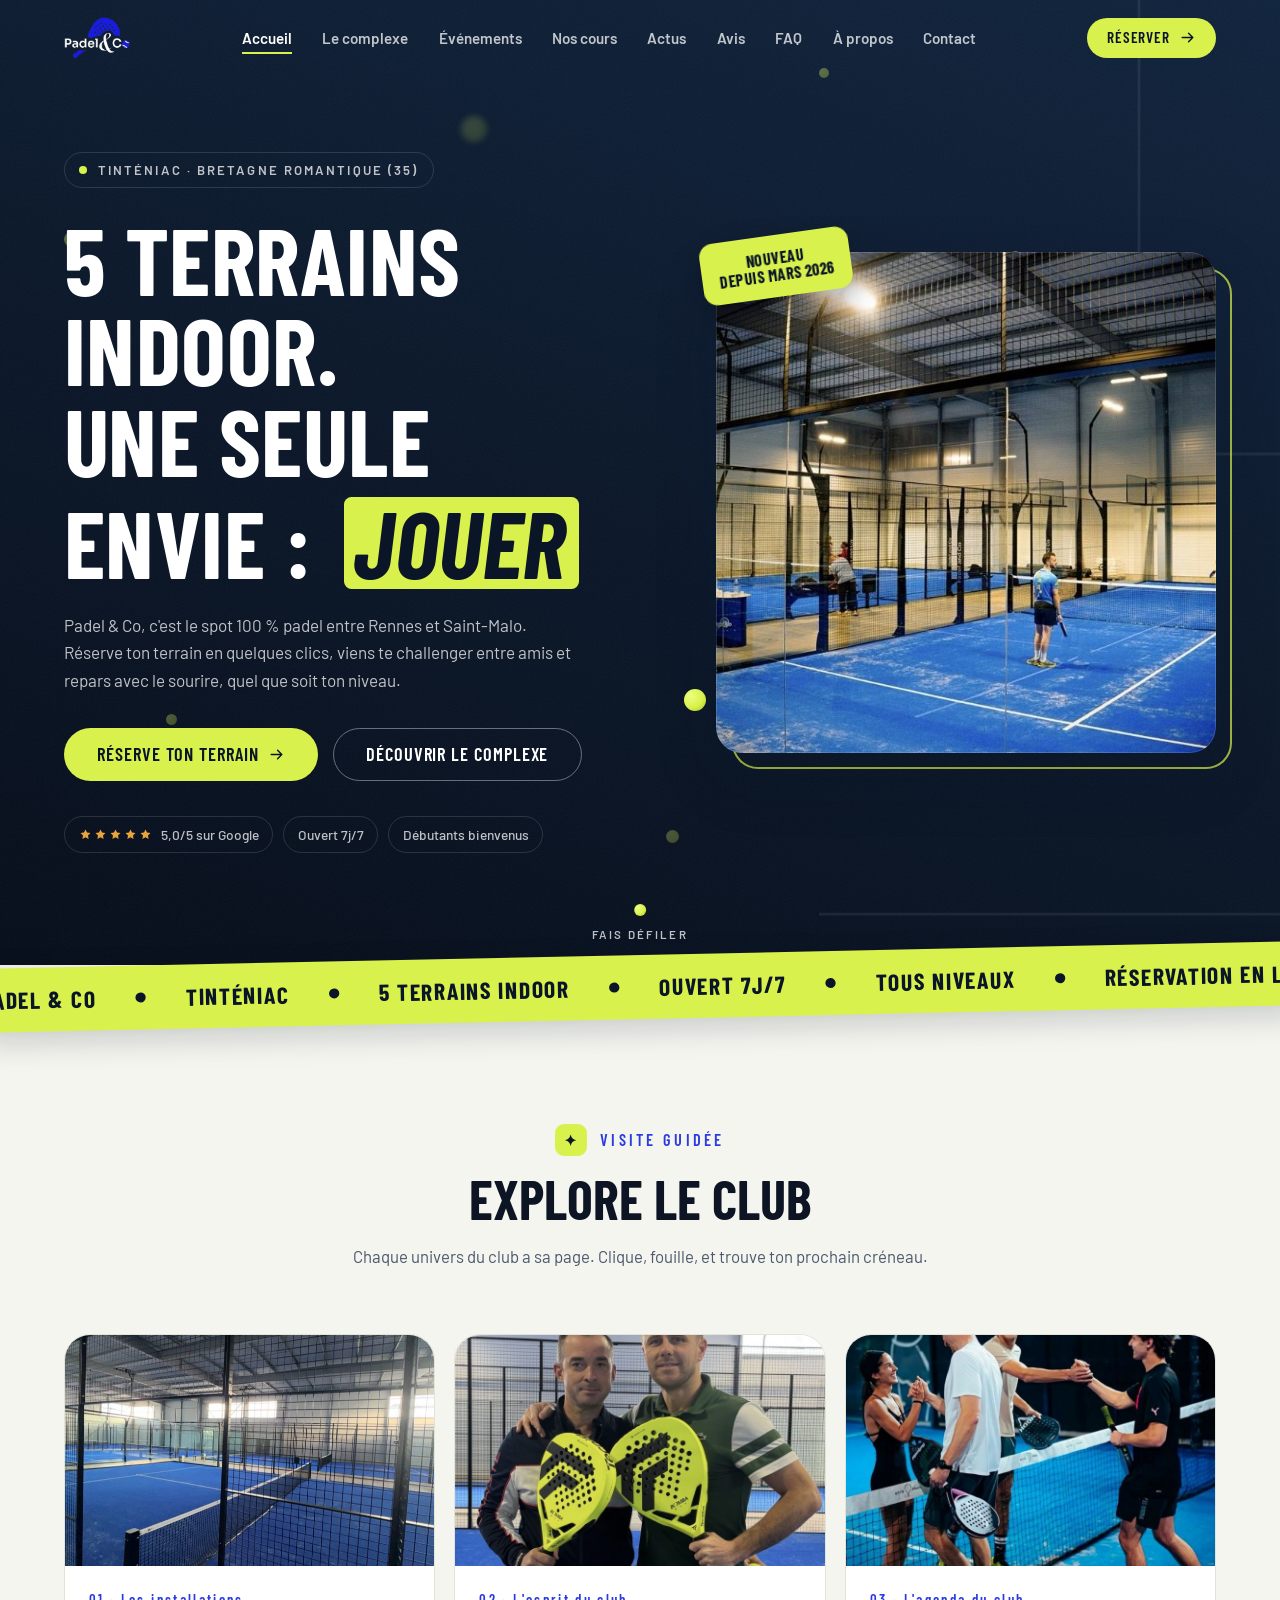
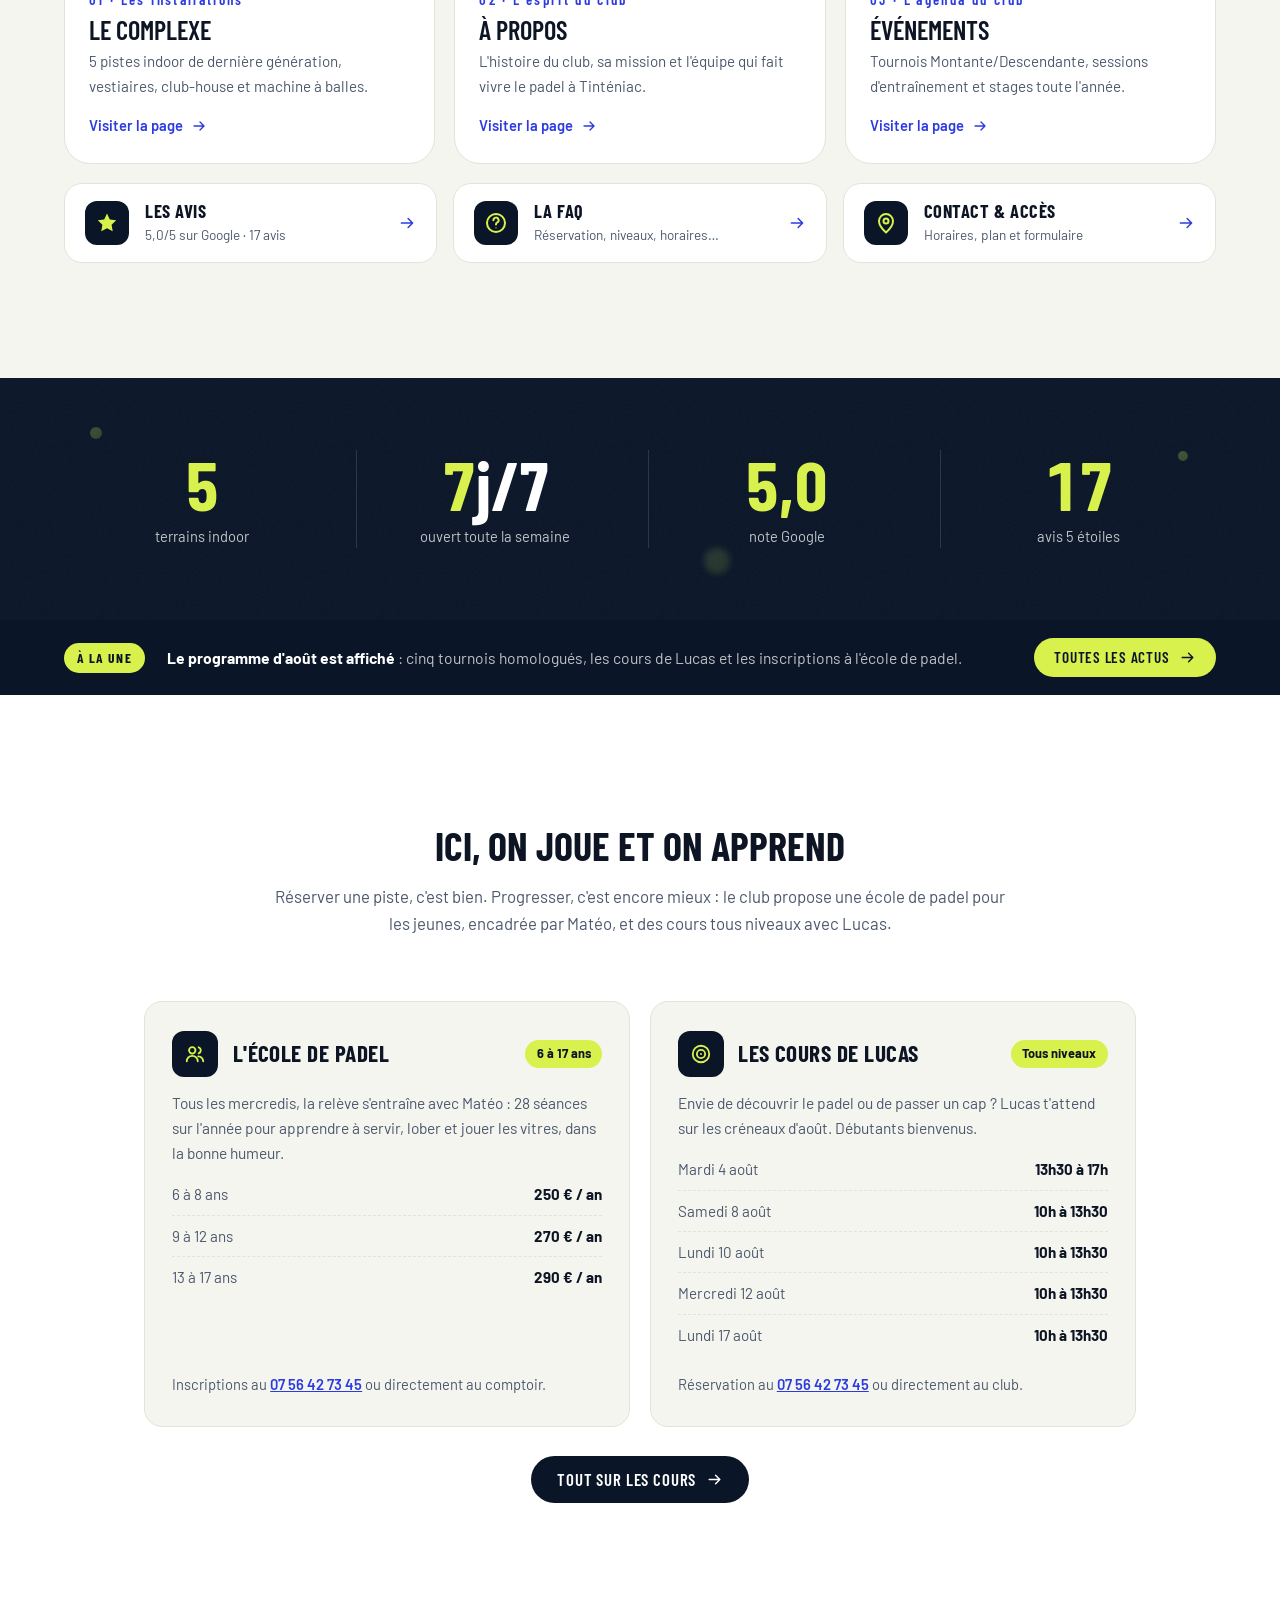
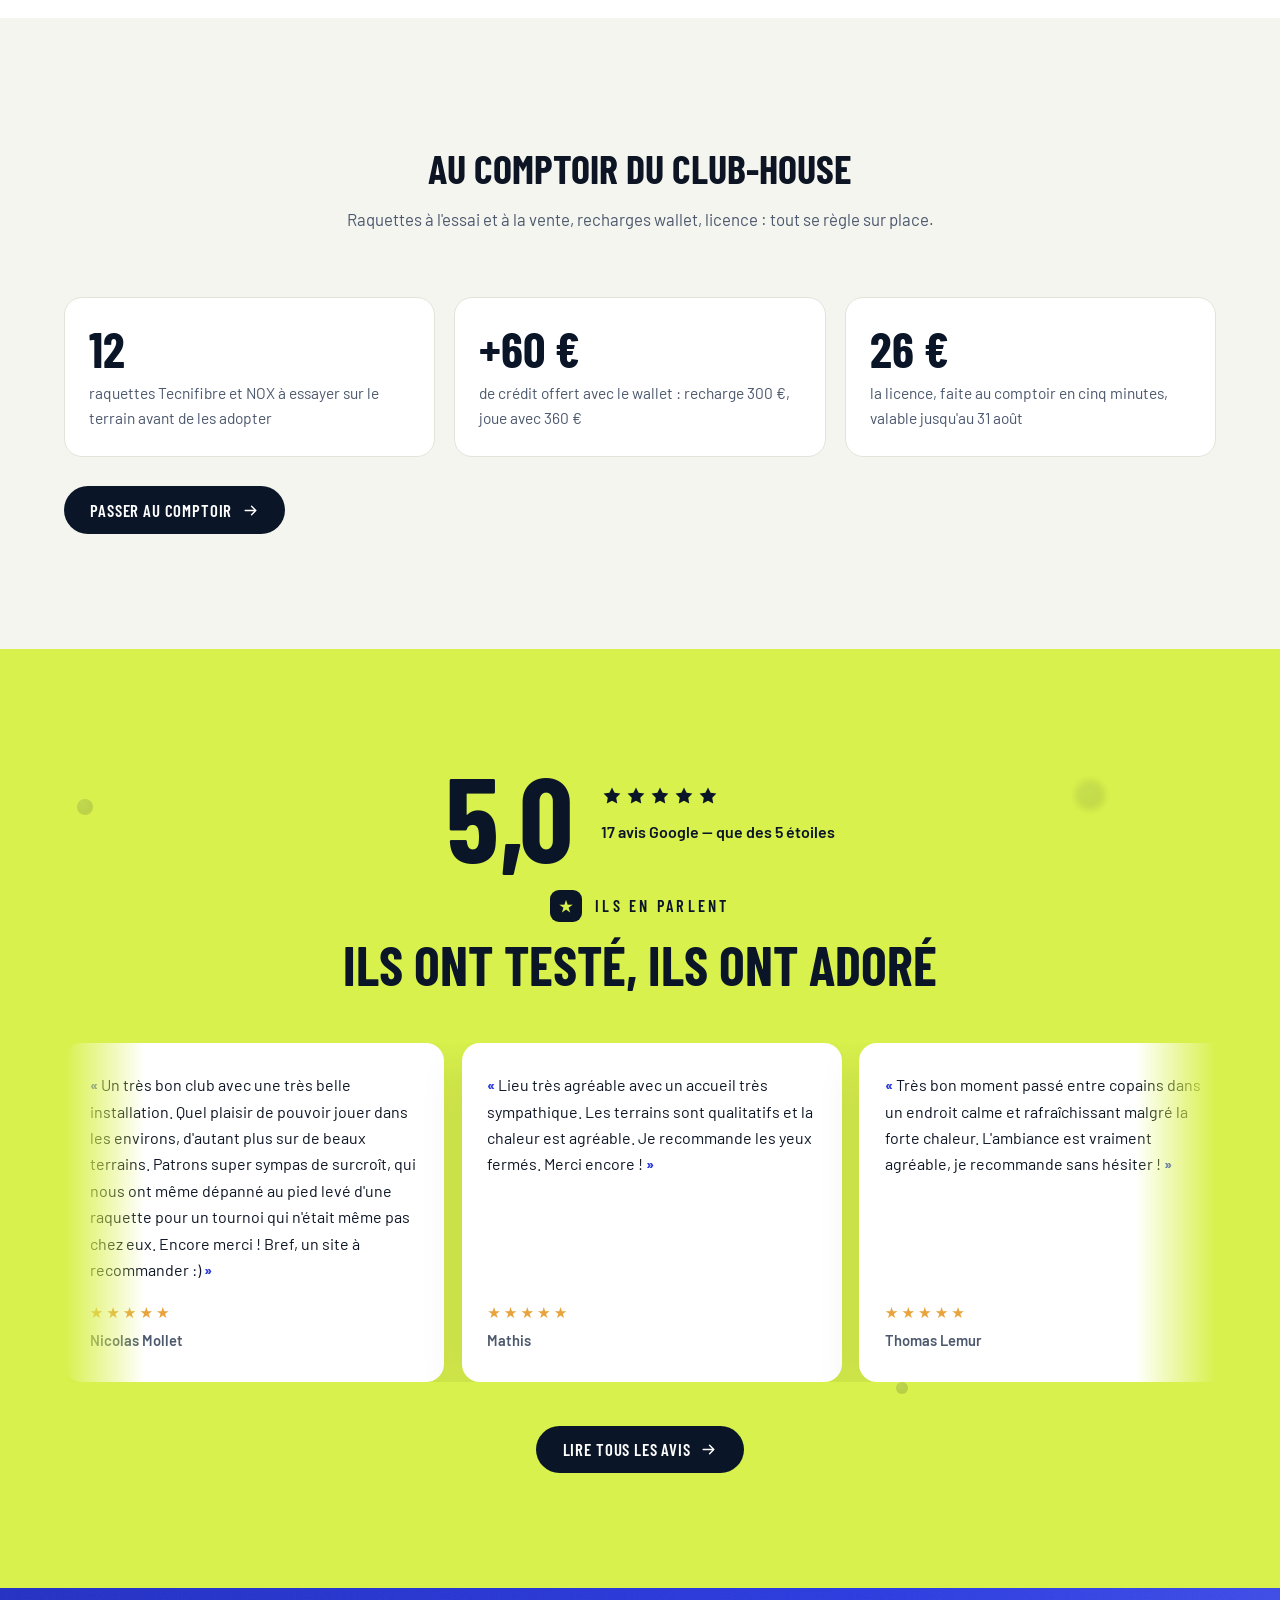
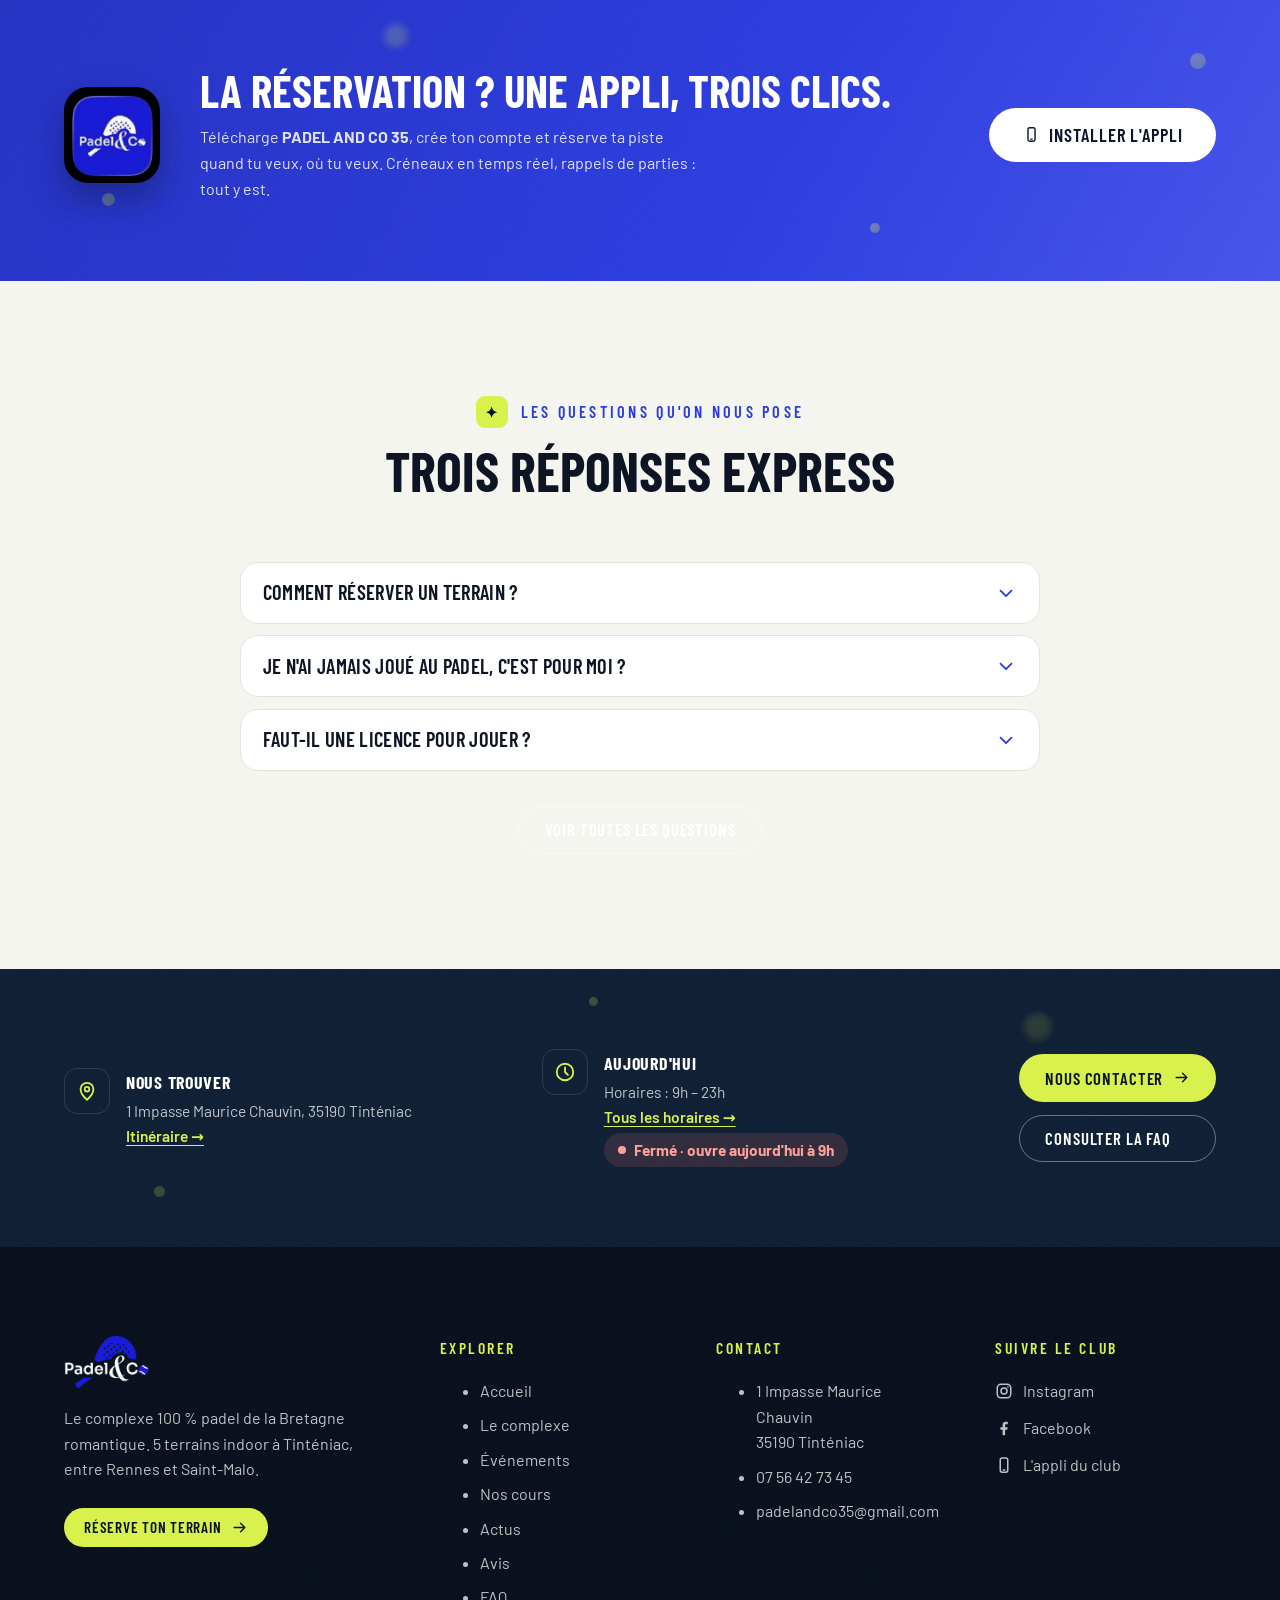
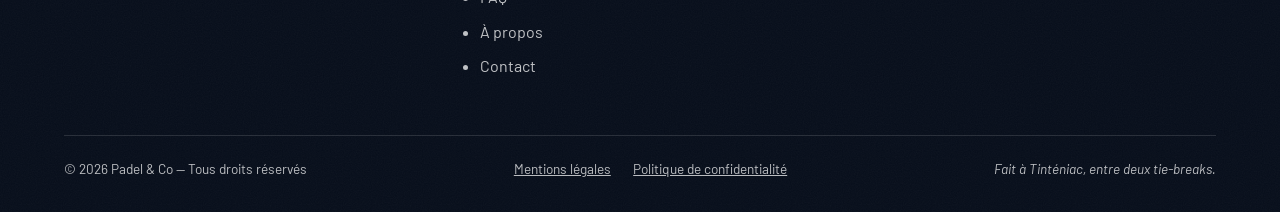
==== commit 4d32bce8: "Add files via upload" ====
--- a/index.html
+++ b/index.html
@@ -406,8 +406,8 @@
           <h2 class="section__title section__title--sm" id="cours-title">Ici, on joue et on apprend</h2>
           <p class="section__lede">
             Réserver une piste, c'est bien. Progresser, c'est encore mieux&nbsp;:
-            le club propose une école de padel pour les jeunes et des cours tous
-            niveaux avec Lucas, le coach du club.
+            le club propose une école de padel pour les jeunes, encadrée par Matéo,
+            et des cours tous niveaux avec Lucas.
           </p>
         </header>
         <div class="cours-grid" data-reveal-group>
@@ -418,8 +418,8 @@
               <p class="cours-card__badge">6 à 17 ans</p>
             </div>
             <p class="cours-card__texte">
-              Tous les mercredis, la relève s'entraîne&nbsp;: 28 séances sur l'année
-              pour apprendre à servir, lober et jouer les vitres, dans la bonne humeur.
+              Tous les mercredis, la relève s'entraîne avec Matéo&nbsp;: 28 séances sur
+              l'année pour apprendre à servir, lober et jouer les vitres, dans la bonne humeur.
             </p>
             <ul class="cours-card__lignes">
               <li><span>6 à 8 ans</span><strong>250&nbsp;€ / an</strong></li>
@@ -435,8 +435,8 @@
               <p class="cours-card__badge">Tous niveaux</p>
             </div>
             <p class="cours-card__texte">
-              Envie de découvrir le padel ou de passer un cap&nbsp;? Lucas, le coach
-              du club, t'attend sur les créneaux d'août. Débutants bienvenus.
+              Envie de découvrir le padel ou de passer un cap&nbsp;? Lucas t'attend
+              sur les créneaux d'août. Débutants bienvenus.
             </p>
             <ul class="cours-card__lignes">
               <li><span>Mardi 4 août</span><strong>13h30 à 17h</strong></li>
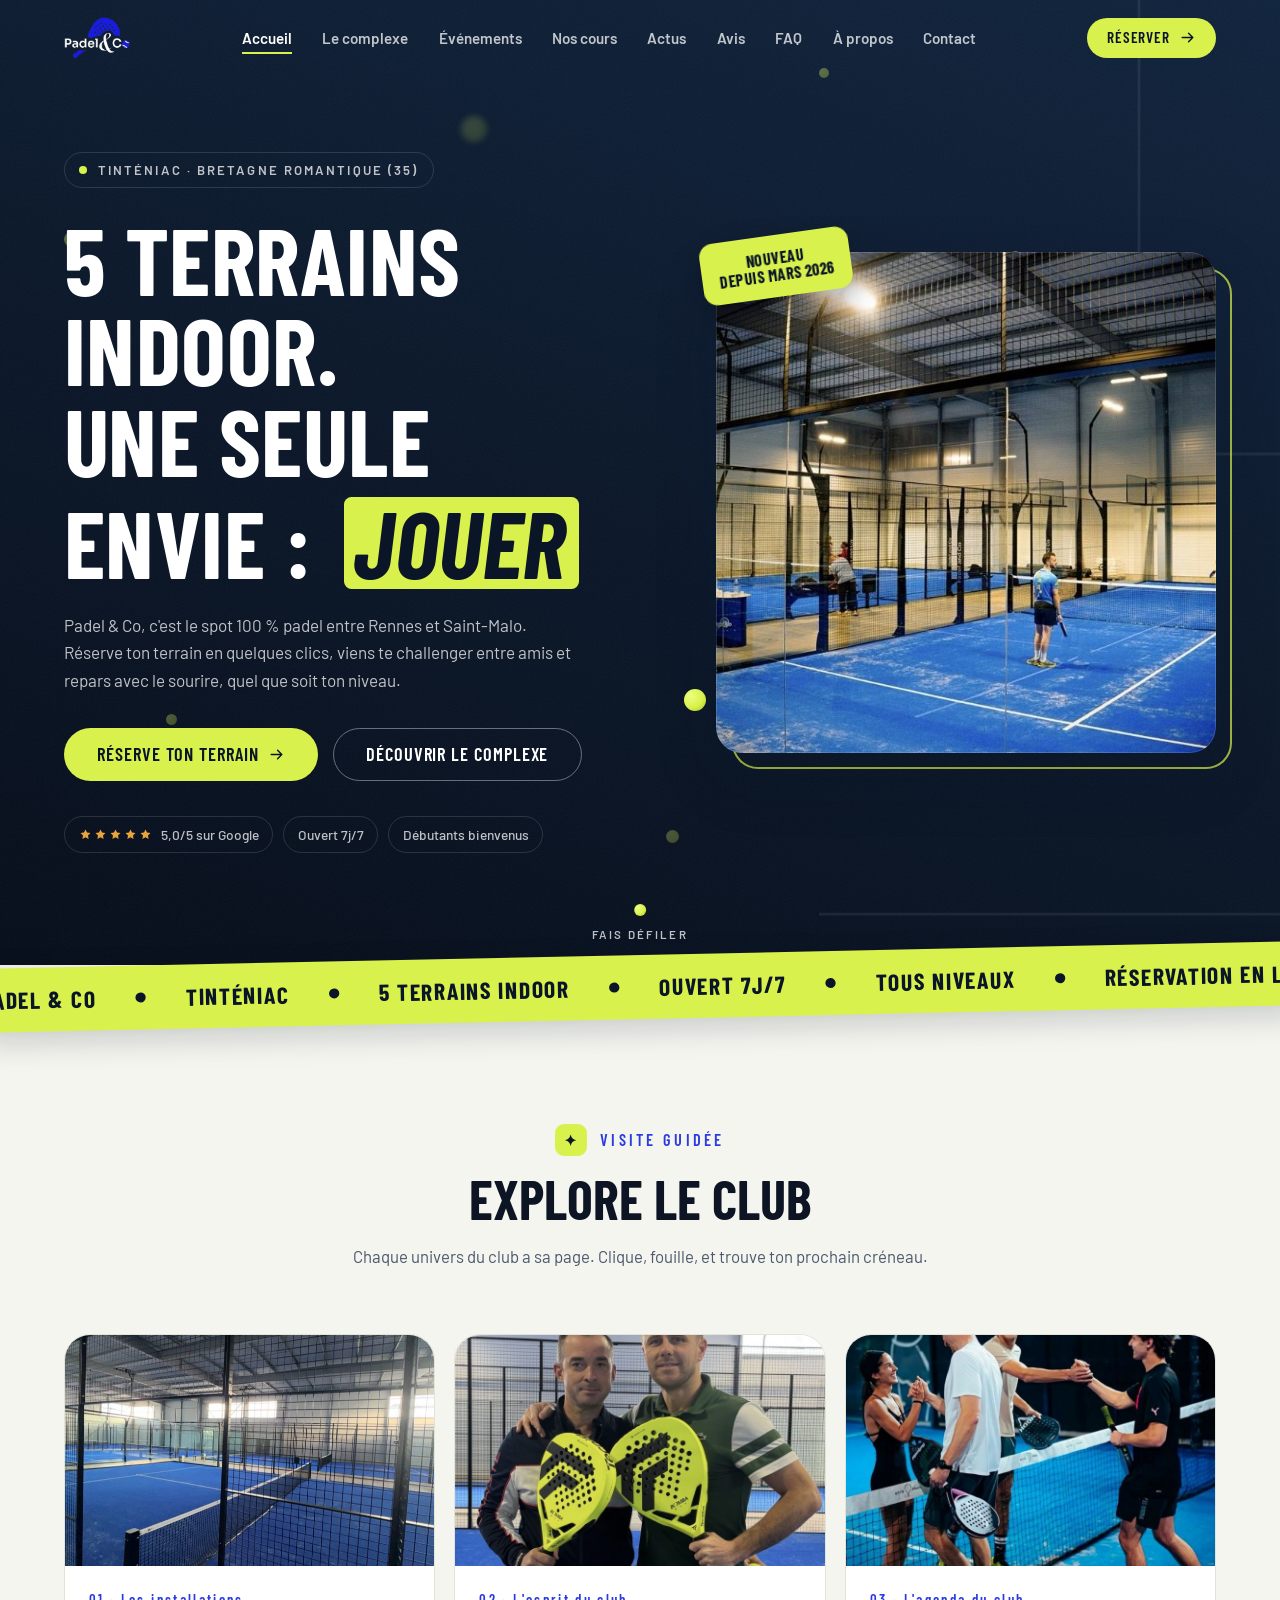
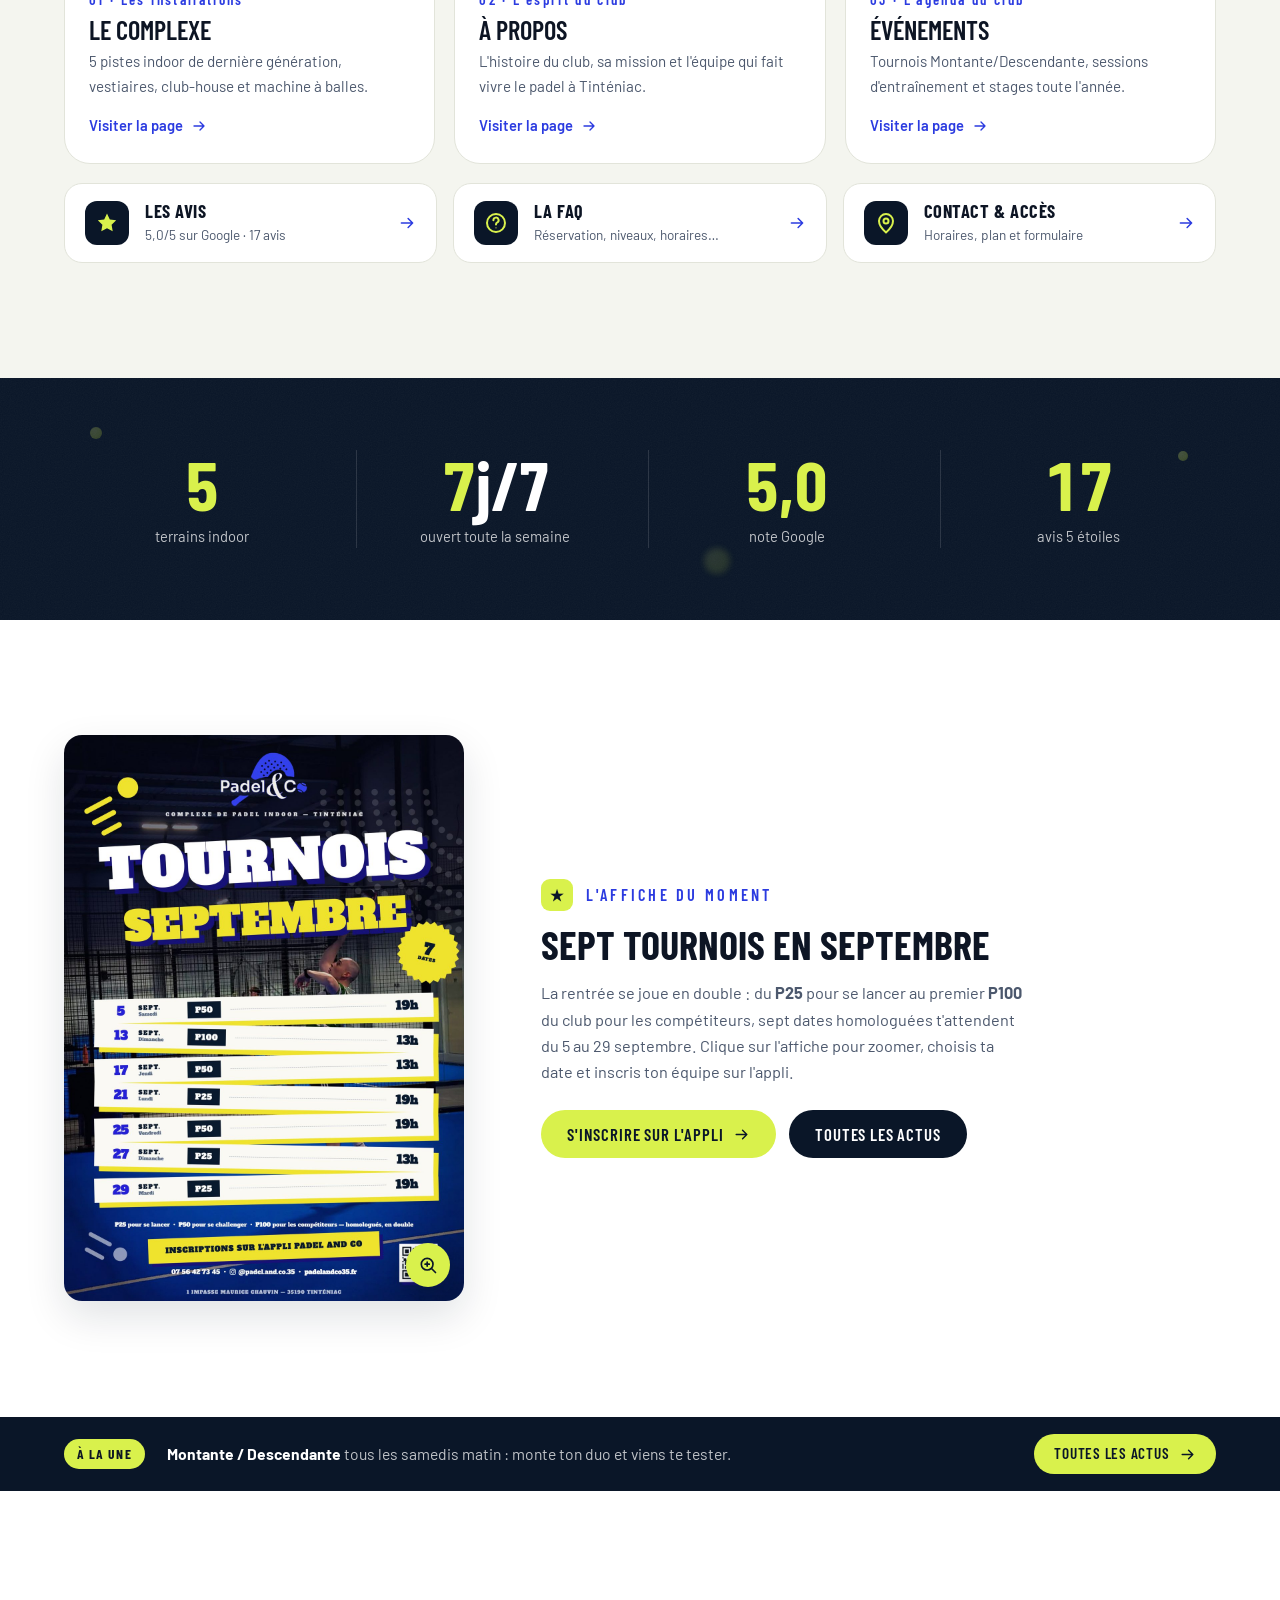
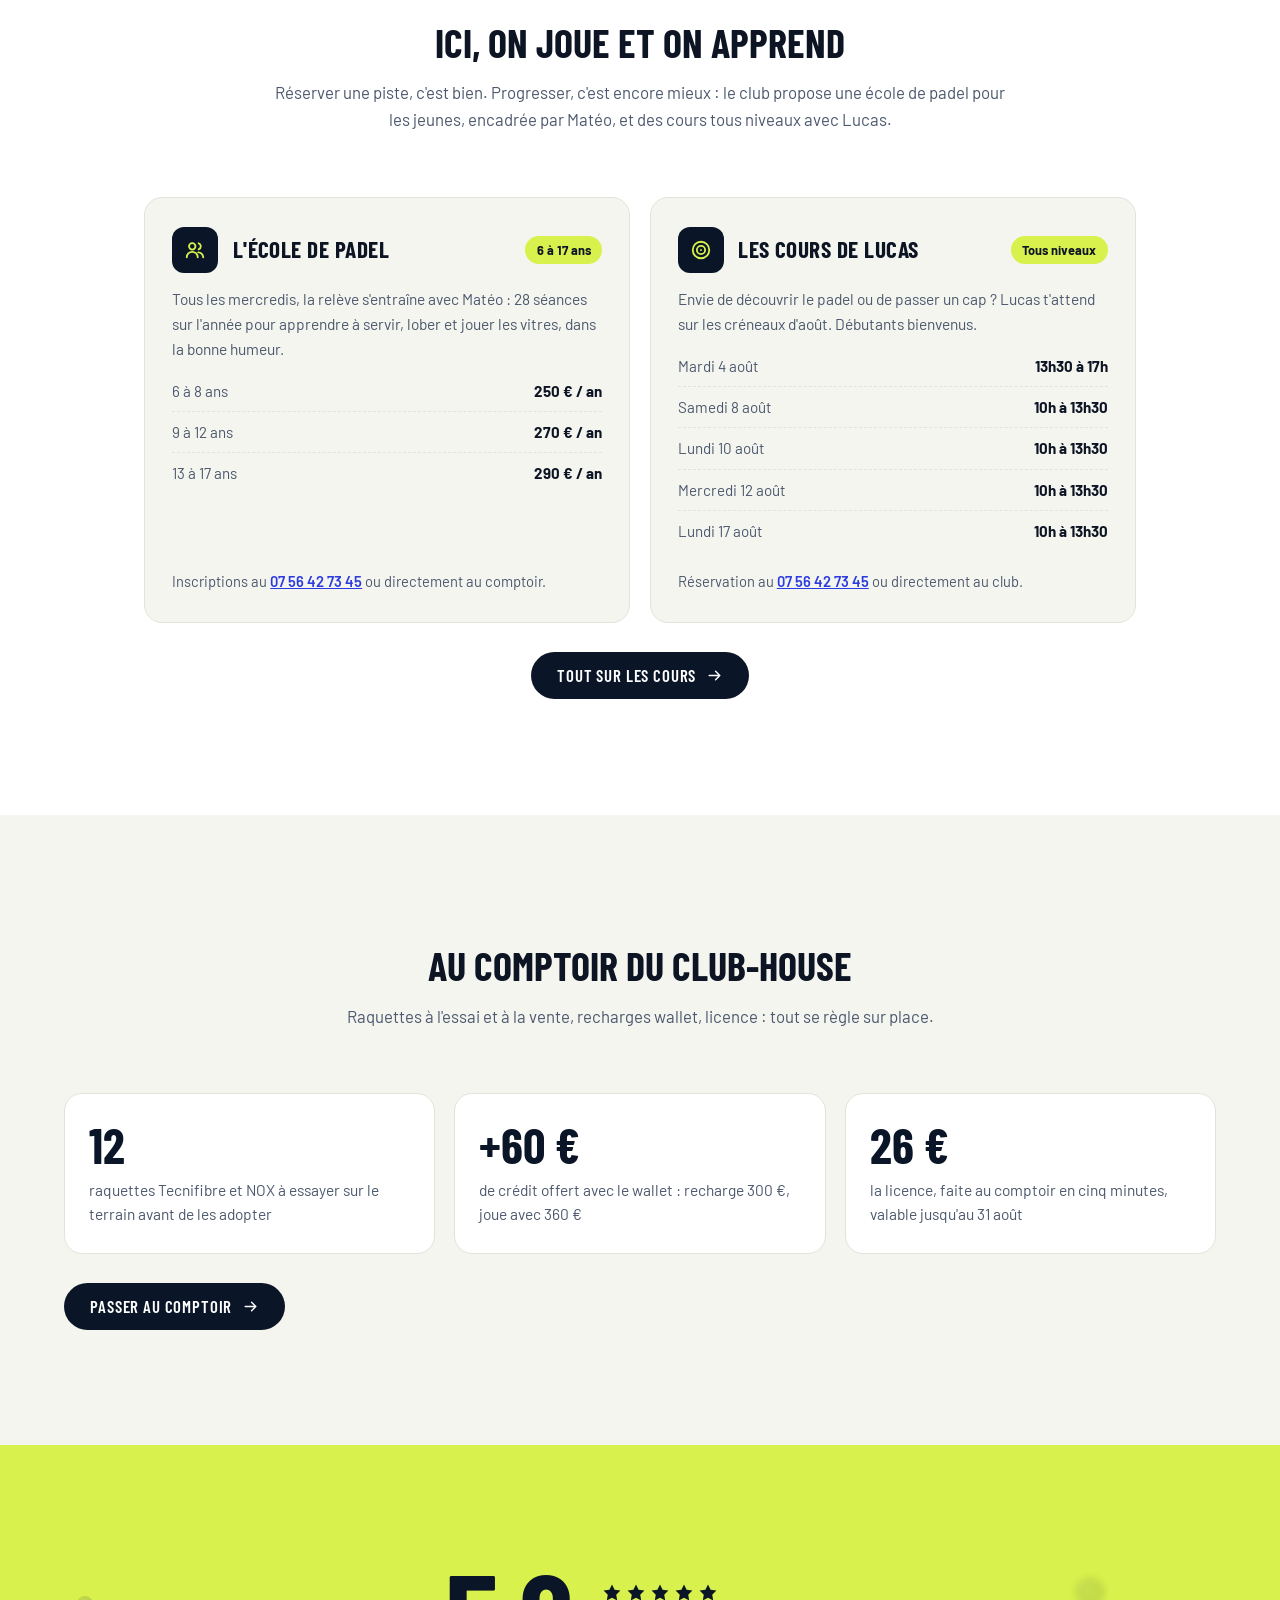
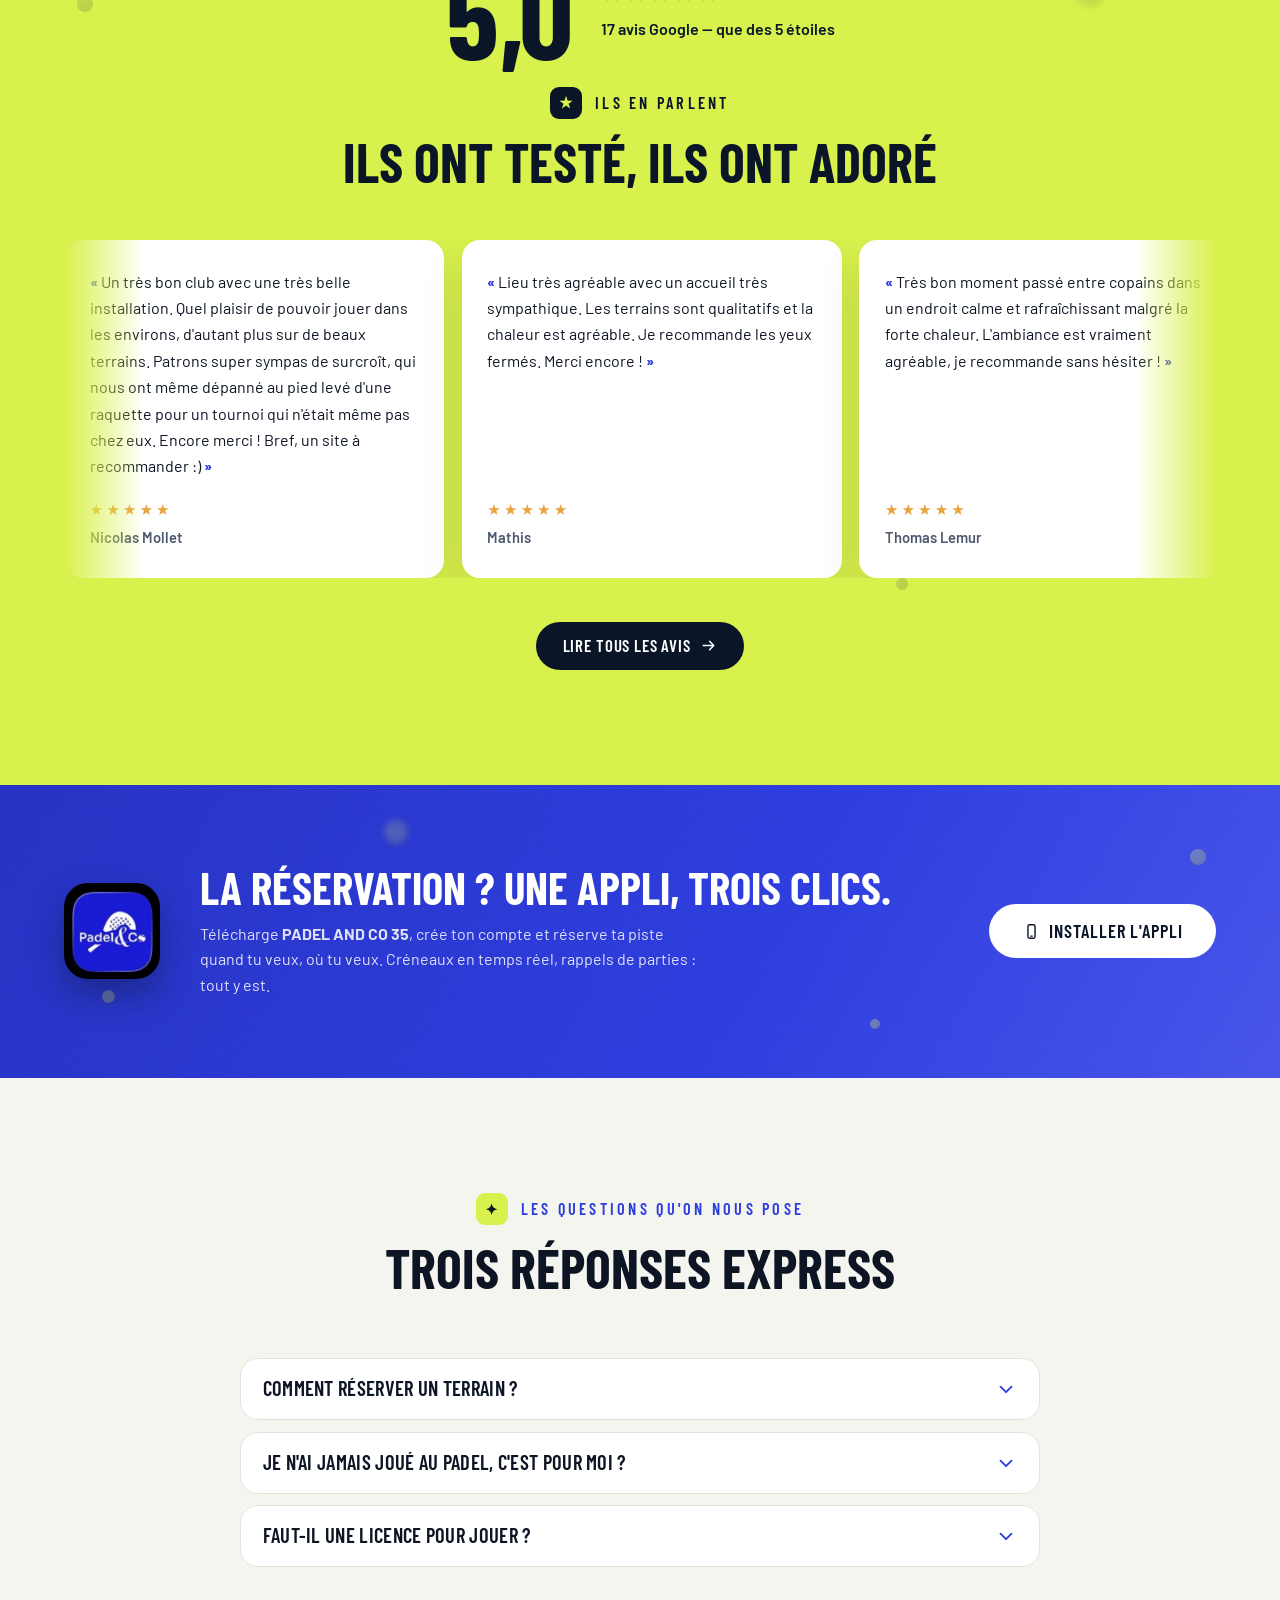
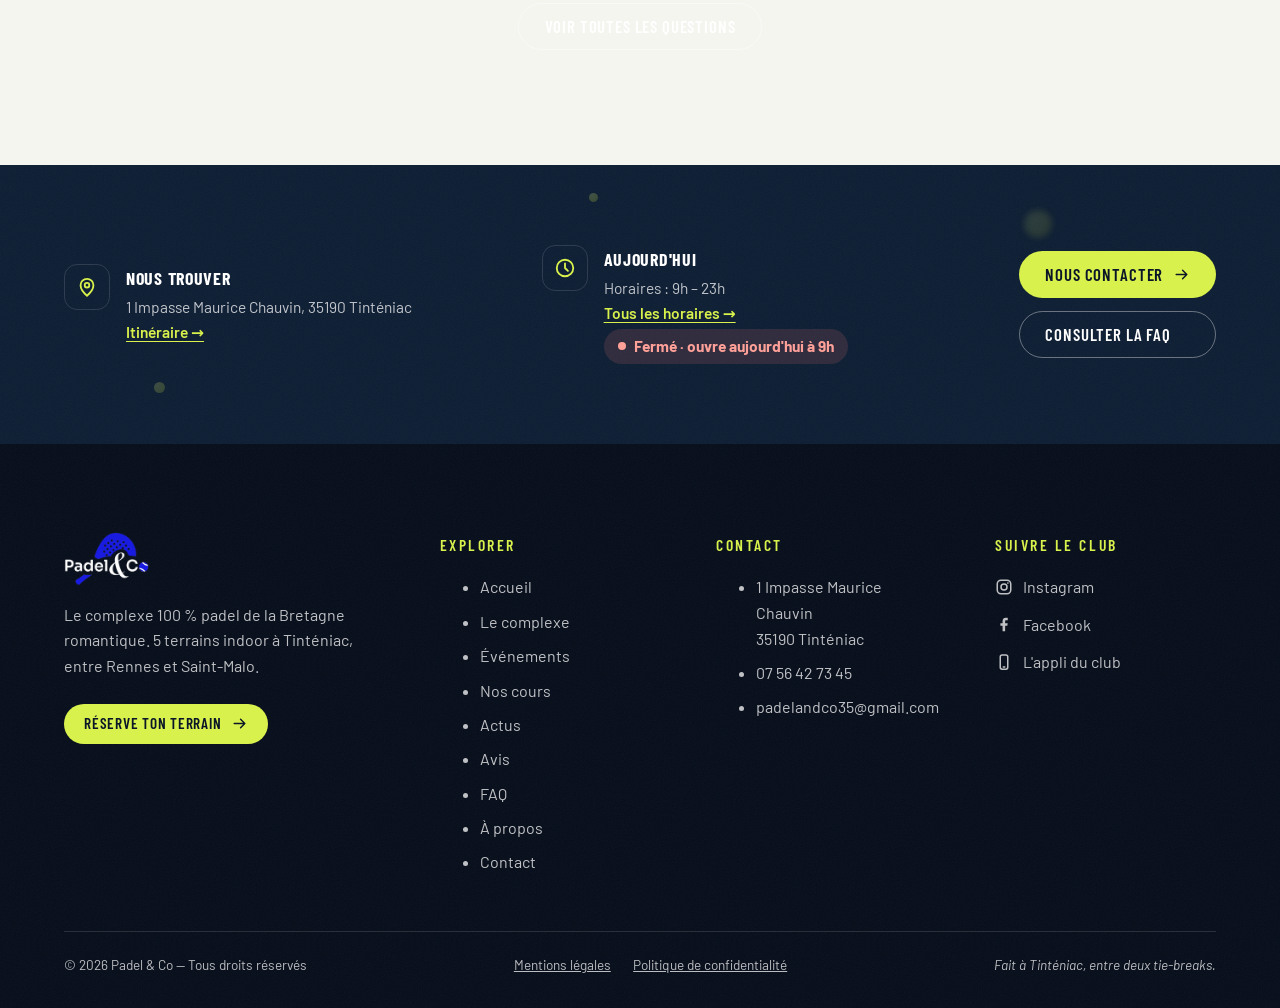
==== commit ce49df98: "Add files via upload" ====
--- a/index.html
+++ b/index.html
@@ -120,6 +120,8 @@
     <symbol id="i-help" viewBox="0 0 24 24"><circle cx="12" cy="12" r="9"/><path d="M9.4 9.2a2.6 2.6 0 1 1 3.6 2.4c-.85.35-1 1-1 1.9"/><circle cx="12" cy="16.8" r=".6" fill="currentColor" stroke="none"/></symbol>
     <symbol id="i-instagram" viewBox="0 0 24 24"><rect x="3" y="3" width="18" height="18" rx="5"/><circle cx="12" cy="12" r="4"/><circle cx="17.2" cy="6.8" r="1.1" fill="currentColor" stroke="none"/></symbol>
     <symbol id="i-facebook" viewBox="0 0 24 24"><path fill="currentColor" stroke="none" d="M13.5 21.5v-7.2h2.9l.5-3.4h-3.4V8.6c0-1 .3-1.6 1.7-1.6h1.8V3.9c-.3 0-1.4-.1-2.6-.1-2.6 0-4.3 1.6-4.3 4.4v2.7H7.2v3.4h2.9v7.2z"/></symbol>
+    <symbol id="i-zoom" viewBox="0 0 24 24"><circle cx="11" cy="11" r="7"/><path d="M16.2 16.2 21 21M8.5 11h5M11 8.5v5"/></symbol>
+    <symbol id="i-close" viewBox="0 0 24 24"><path d="M6 6l12 12M18 6 6 18"/></symbol>
   </svg>
 
   <!-- ============================================================
@@ -386,12 +388,73 @@
     </section>
 
     <!-- ============================================================
+         L'AFFICHE DU MOMENT — tournois de septembre (détail : actus.html)
+         Placée après les chiffres clés : le visiteur est rassuré, on lui
+         donne une raison de venir maintenant.
+         Source image : Bureau/affiche padel/septembre - tournois
+         ============================================================ -->
+    <section class="section section--white affiche-moment" aria-labelledby="affiche-title">
+      <div class="container affiche-moment__grid">
+        <figure class="affiche-moment__media" data-reveal>
+          <button class="affiche-moment__zoom" type="button"
+                  data-lightbox-src="images/affiche-tournois-septembre.jpg"
+                  data-lightbox-caption="Tournois de septembre : 7 dates homologuées, inscriptions sur l'appli PADEL AND CO 35"
+                  aria-label="Agrandir l'affiche des tournois de septembre">
+            <img src="images/affiche-tournois-septembre.jpg"
+                 alt="L'affiche des tournois de septembre : 7 dates homologuées en double, du P25 au P100, du 5 au 29 septembre"
+                 width="1200" height="1698" loading="lazy">
+            <span class="affiche-moment__loupe" aria-hidden="true"><svg class="icon"><use href="#i-zoom"/></svg></span>
+          </button>
+        </figure>
+        <div class="affiche-moment__body" data-reveal>
+          <p class="section__label"><span aria-hidden="true">★</span>L'affiche du moment</p>
+          <h2 class="section__title section__title--sm" id="affiche-title">Sept tournois en septembre</h2>
+          <p class="affiche-moment__texte">
+            La rentrée se joue en double&nbsp;: du <strong>P25</strong> pour se lancer au
+            premier <strong>P100</strong> du club pour les compétiteurs, sept dates
+            homologuées t'attendent du 5 au 29 septembre. Clique sur l'affiche pour
+            zoomer, choisis ta date et inscris ton équipe sur l'appli.
+          </p>
+          <div class="affiche-moment__actions">
+            <a class="btn btn--volt" href="https://padel-and-co.mymobileapp.fr/installation" target="_blank" rel="noopener">
+              S'inscrire sur l'appli
+              <svg class="icon" aria-hidden="true"><use href="#i-arrow"/></svg>
+            </a>
+            <a class="btn btn--dark" href="actus.html">
+              Toutes les actus
+            </a>
+          </div>
+        </div>
+      </div>
+    </section>
+
+    <!-- Lightbox (agrandissement de l'affiche) -->
+    <dialog class="lightbox" id="lightbox" aria-label="Photo en grand format">
+      <figure class="lightbox__figure">
+        <img class="lightbox__img" src="" alt="">
+        <button class="lightbox__close" type="button" aria-label="Fermer la photo">
+          <svg class="icon" aria-hidden="true"><use href="#i-close"/></svg>
+        </button>
+        <button class="lightbox__nav lightbox__nav--prev" type="button" aria-label="Photo précédente">
+          <svg class="icon" aria-hidden="true"><use href="#i-arrow"/></svg>
+        </button>
+        <button class="lightbox__nav lightbox__nav--next" type="button" aria-label="Photo suivante">
+          <svg class="icon" aria-hidden="true"><use href="#i-arrow"/></svg>
+        </button>
+      </figure>
+      <div class="lightbox__bar">
+        <p class="lightbox__caption"></p>
+        <p class="lightbox__count">1 / 6</p>
+      </div>
+    </dialog>
+
+    <!-- ============================================================
          À LA UNE (teaser) — le détail vit sur la page Actus
          ============================================================ -->
     <section class="news-strip" id="news" aria-label="Actualité du club">
       <div class="container news-strip__inner" data-reveal>
         <p class="news-strip__badge">À la une</p>
-        <p class="news-strip__texte"><strong>Le programme d'août est affiché</strong>&nbsp;: cinq tournois homologués, les cours de Lucas et les inscriptions à l'école de padel.</p>
+        <p class="news-strip__texte"><strong>Montante / Descendante</strong> tous les samedis matin : monte ton duo et viens te tester.</p>
         <a class="btn btn--volt btn--sm" href="actus.html">Toutes les actus<svg class="icon" aria-hidden="true"><use href="#i-arrow"/></svg></a>
       </div>
     </section>
--- a/css/styles.css
+++ b/css/styles.css
@@ -1618,13 +1618,15 @@
   z-index: var(--z-float);
   display: inline-flex;
   align-items: center;
-  gap: .6rem;
-  padding: .95em 1.7em;
+  gap: .55rem;
+  padding: .8em 1.4em;
   background: var(--volt);
   color: var(--navy-900);
   font-family: var(--font-display);
   font-weight: 700;
-  font-size: 1.05rem;
+  font-size: .95rem;
+  line-height: 1;
+  white-space: nowrap;
   text-transform: uppercase;
   letter-spacing: .04em;
   text-decoration: none;
@@ -1635,7 +1637,7 @@
   pointer-events: none;
   transition: opacity .32s var(--ease), translate .32s var(--ease);
 }
-.cta-float .icon { width: 17px; height: 17px; }
+.cta-float .icon { width: 15px; height: 15px; }
 .cta-float.is-visible {
   opacity: 1;
   translate: -50% 0;
@@ -1643,6 +1645,11 @@
 }
 @media (min-width: 768px) {
   .cta-float { display: none; }
+}
+/* Tant que le CTA flottant existe (mobile), on réserve sa hauteur sous le
+   footer : la ligne mentions légales / confidentialité reste cliquable. */
+@media (max-width: 767px) {
+  .site-footer { padding-bottom: calc(5rem + env(safe-area-inset-bottom, 0px)); }
 }
 
 
@@ -1834,6 +1841,42 @@
 .cours-card__note { margin-top: auto; padding-top: 1.15rem; font-size: .92rem; color: var(--slate); }
 .cours-card__note a { color: var(--blue); font-weight: 600; }
 .cours-teaser__more { margin-top: 1.8rem; text-align: center; }
+
+/* L'affiche du moment (accueil) : affiche cliquable (lightbox) + texte */
+.affiche-moment__grid { display: grid; gap: 2.4rem; align-items: center; justify-items: center; }
+@media (min-width: 900px) {
+  .affiche-moment__grid {
+    grid-template-columns: minmax(0, 400px) 1fr;
+    gap: clamp(2.5rem, 6vw, 5rem);
+    justify-items: stretch;
+  }
+}
+.affiche-moment__media { width: 100%; max-width: 400px; margin: 0; }
+.affiche-moment__zoom {
+  position: relative; display: block; width: 100%;
+  padding: 0; border: 0; background: none;
+  cursor: zoom-in; border-radius: var(--r-md); overflow: hidden;
+  box-shadow: var(--shadow-md);
+  transition: transform .3s var(--ease), box-shadow .3s;
+}
+.affiche-moment__zoom:hover { transform: translateY(-6px) rotate(-.6deg); box-shadow: var(--shadow-lg); }
+.affiche-moment__zoom img { display: block; width: 100%; height: auto; }
+.affiche-moment__loupe {
+  position: absolute; right: .9rem; bottom: .9rem;
+  display: inline-grid; place-content: center;
+  width: 44px; height: 44px; border-radius: 50%;
+  background: var(--volt); color: var(--navy-900);
+  box-shadow: 0 8px 20px rgba(6, 13, 26, .3);
+}
+.affiche-moment__loupe .icon { width: 20px; height: 20px; }
+.affiche-moment__body .section__title { margin-top: .9rem; }
+.affiche-moment__texte { margin-top: 1rem; color: var(--slate); font-size: 1.02rem; max-width: 54ch; }
+.affiche-moment__actions { display: flex; flex-wrap: wrap; gap: .8rem; margin-top: 1.6rem; }
+@media (max-width: 899px) {
+  .affiche-moment__body { text-align: center; }
+  .affiche-moment__actions { justify-content: center; }
+  .affiche-moment__texte { margin-inline: auto; }
+}
 /* Sur fond paper (page Nos cours), les cartes passent en blanc pour se détacher */
 .section--paper .cours-card { background: var(--white); }
 
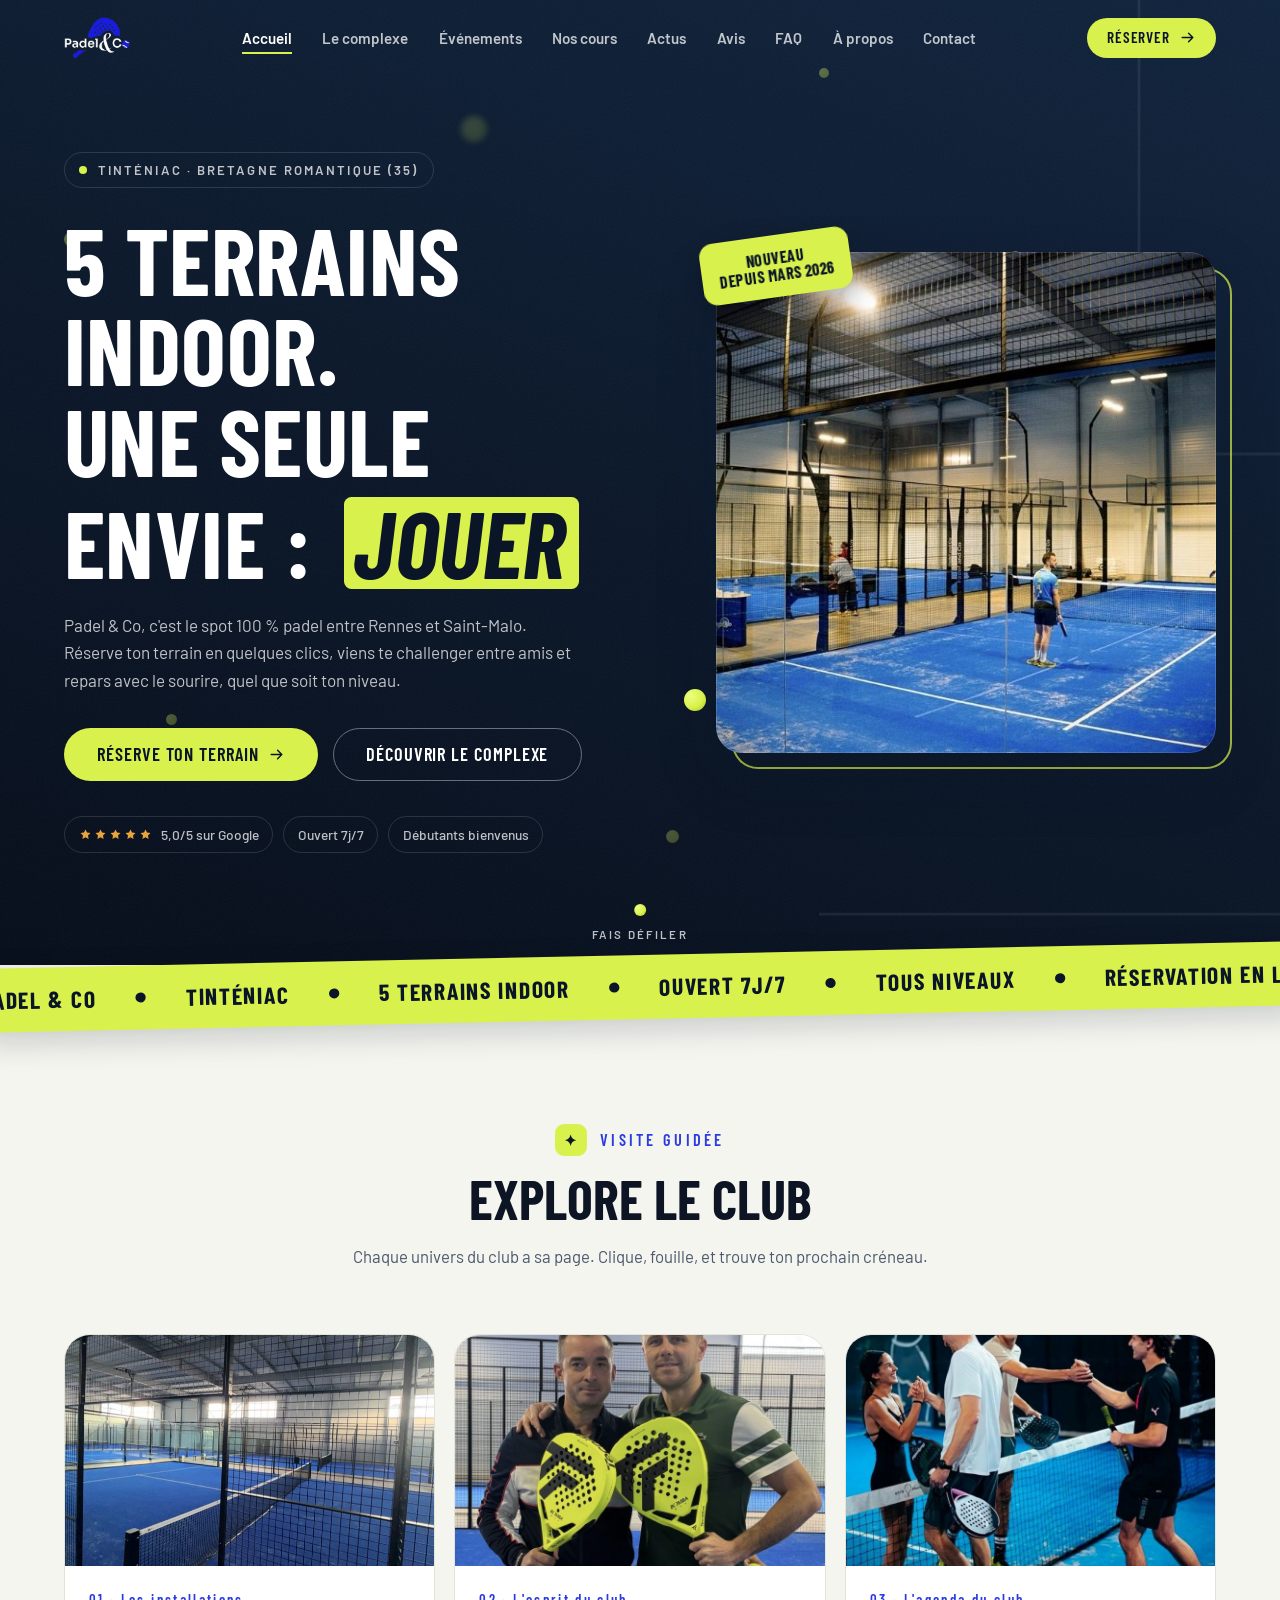
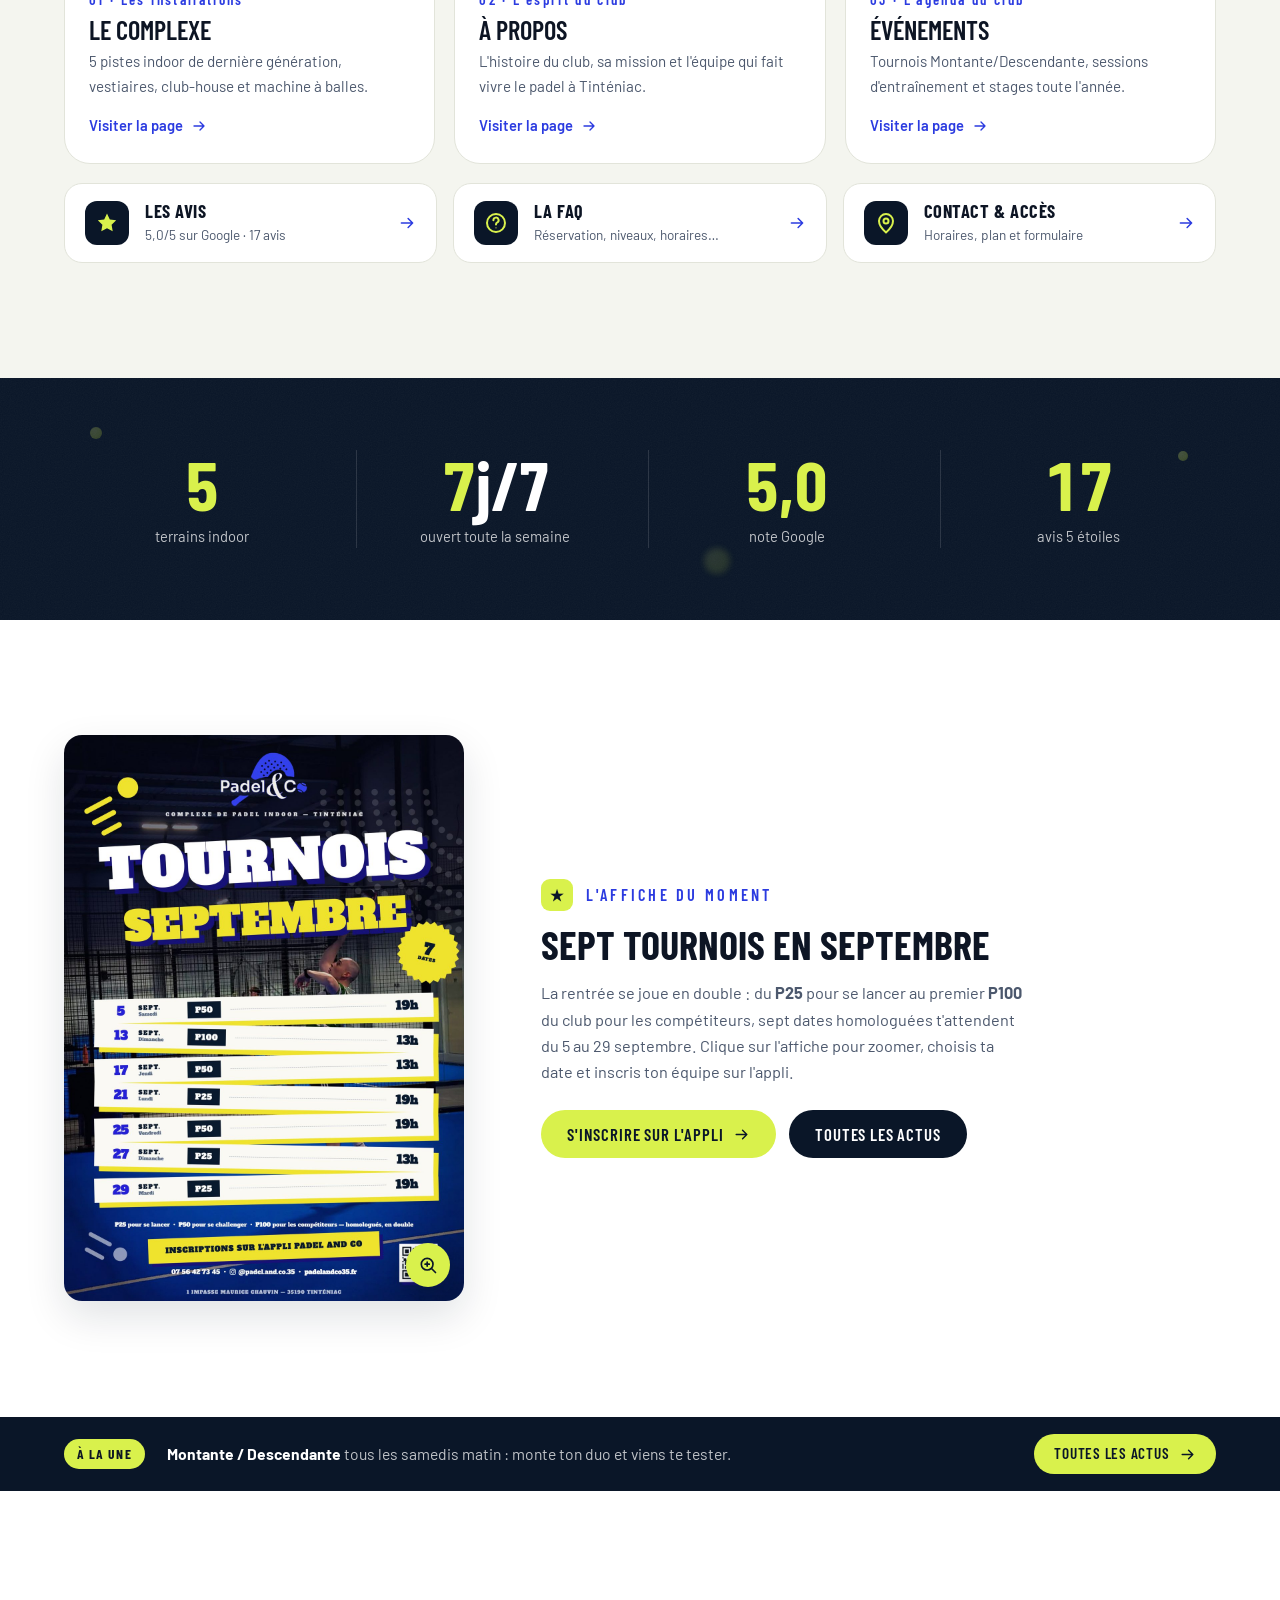
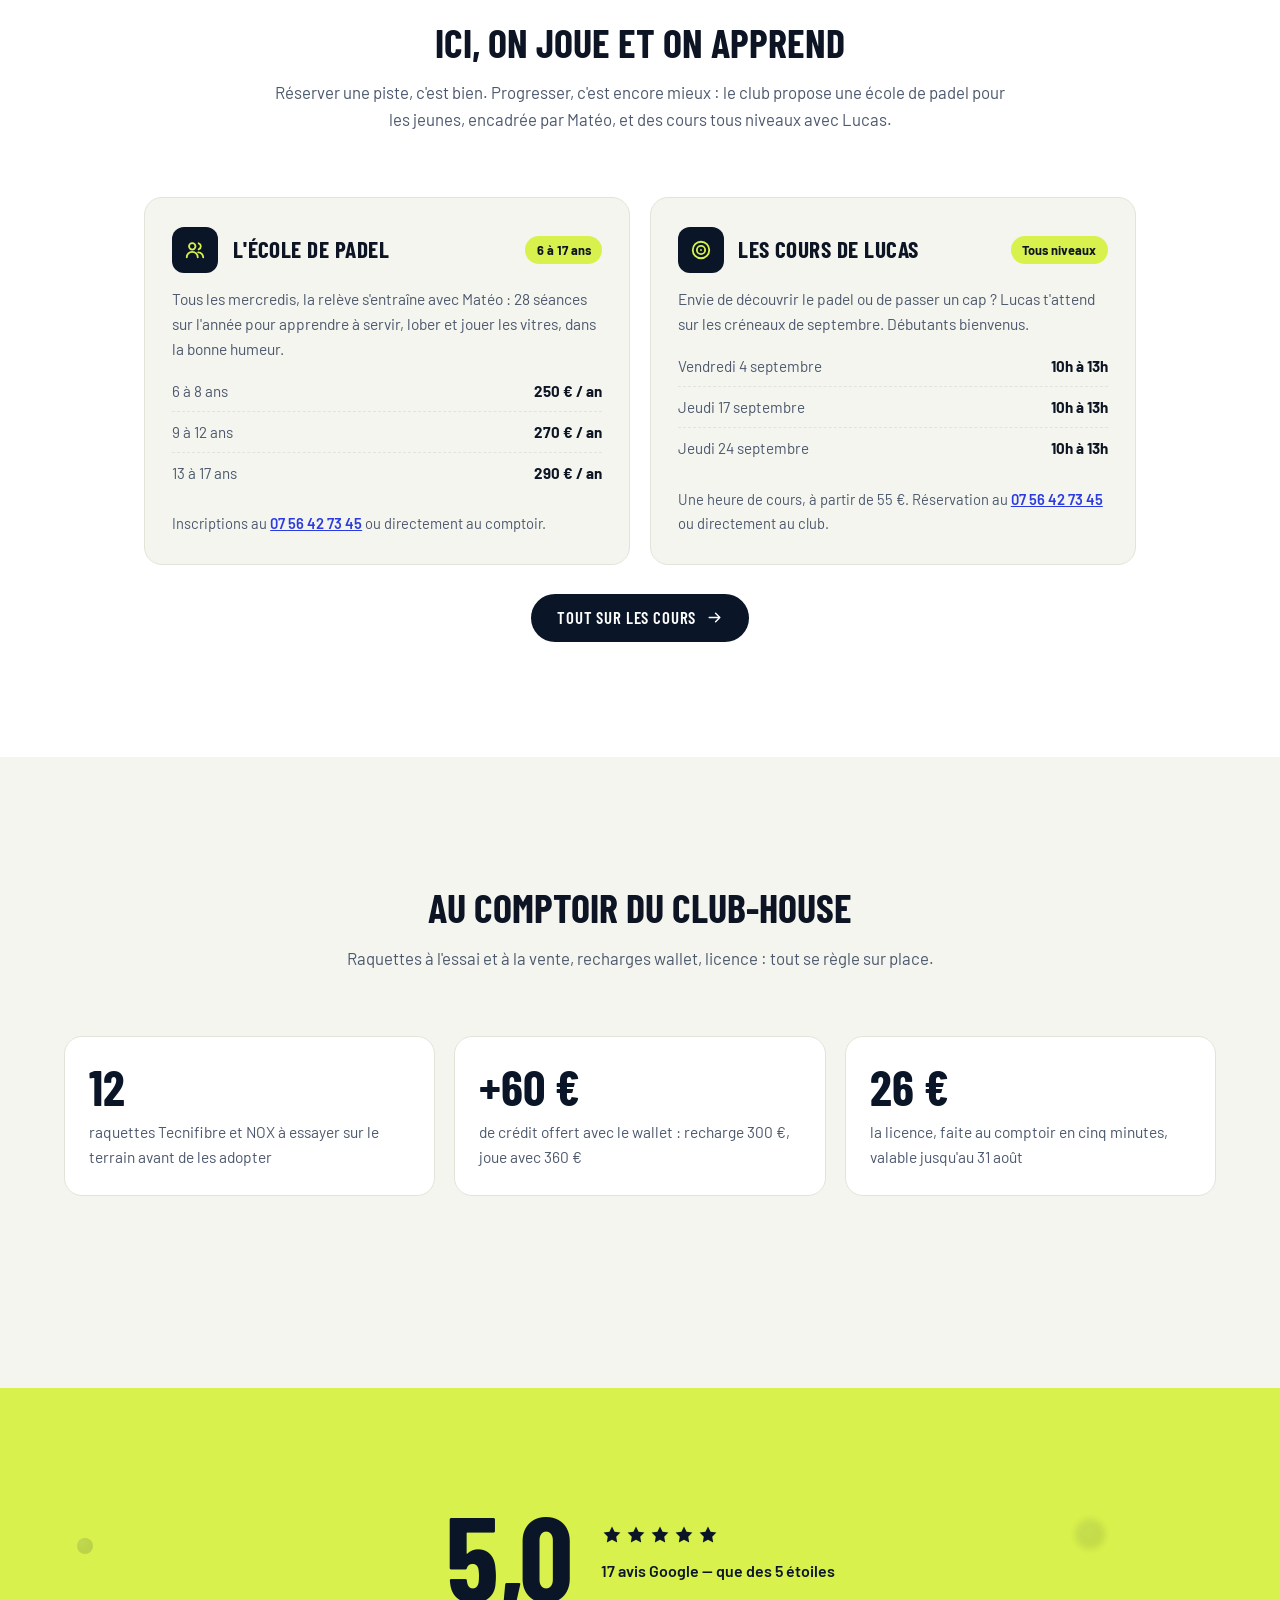
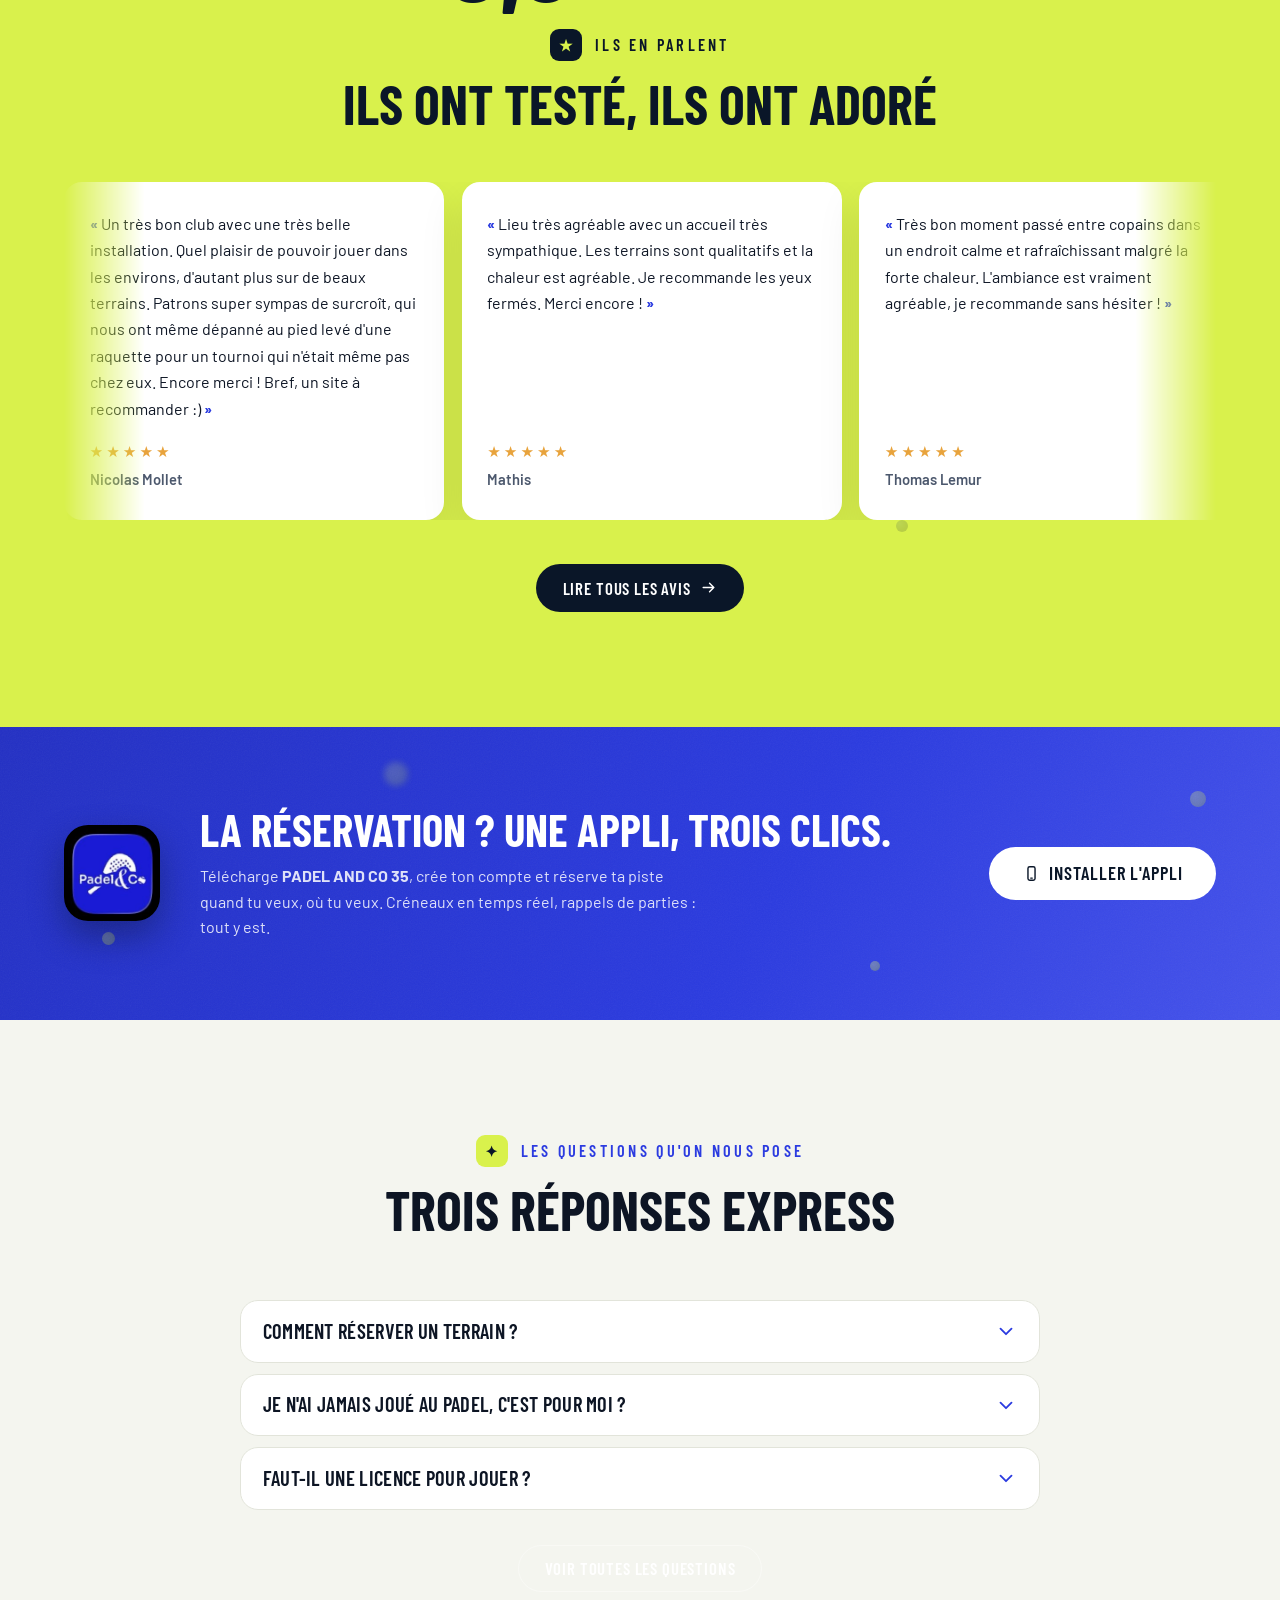
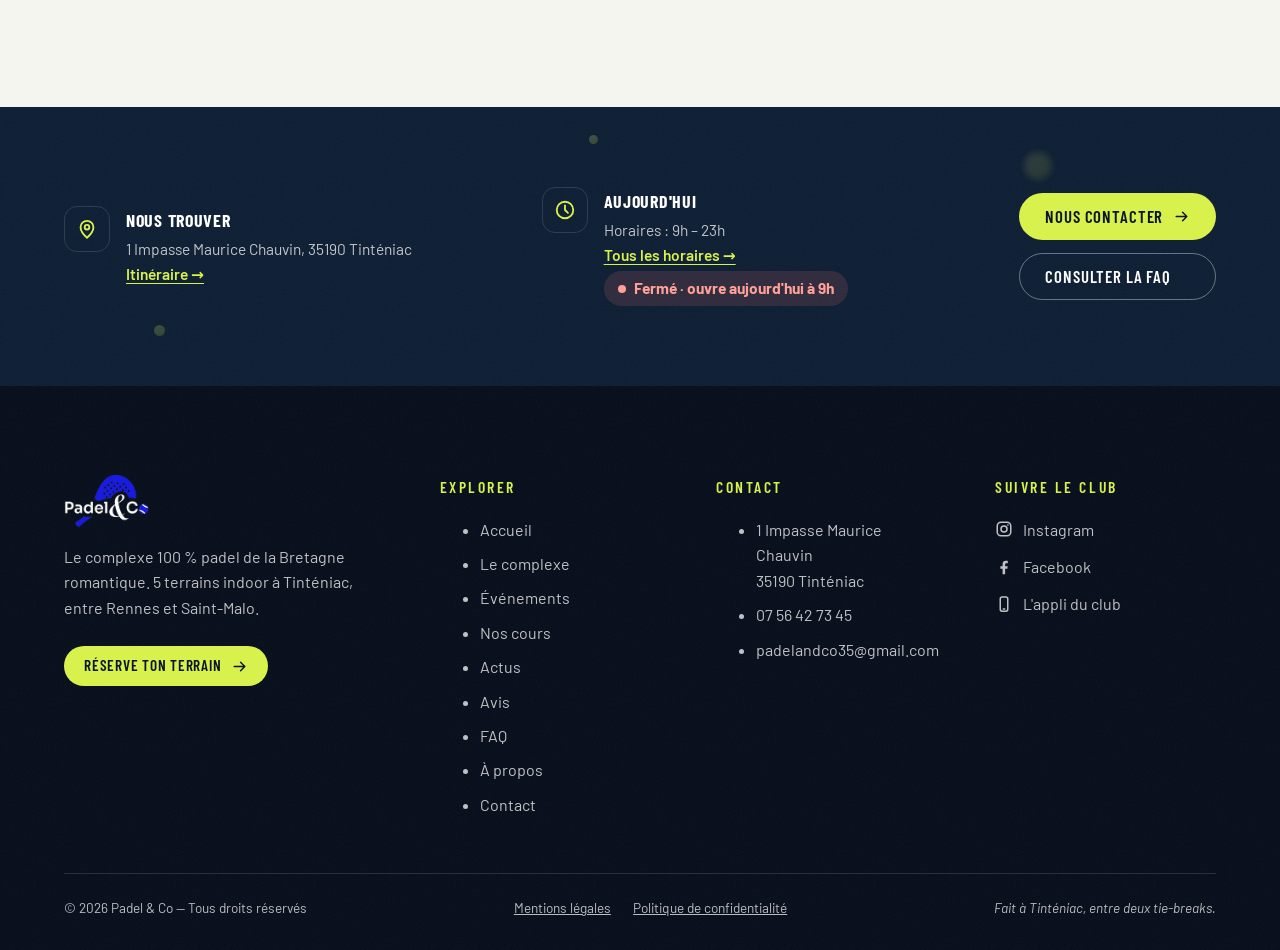
==== commit 364d677d: "Add files via upload" ====
--- a/index.html
+++ b/index.html
@@ -499,16 +499,14 @@
             </div>
             <p class="cours-card__texte">
               Envie de découvrir le padel ou de passer un cap&nbsp;? Lucas t'attend
-              sur les créneaux d'août. Débutants bienvenus.
+              sur les créneaux de septembre. Débutants bienvenus.
             </p>
             <ul class="cours-card__lignes">
-              <li><span>Mardi 4 août</span><strong>13h30 à 17h</strong></li>
-              <li><span>Samedi 8 août</span><strong>10h à 13h30</strong></li>
-              <li><span>Lundi 10 août</span><strong>10h à 13h30</strong></li>
-              <li><span>Mercredi 12 août</span><strong>10h à 13h30</strong></li>
-              <li><span>Lundi 17 août</span><strong>10h à 13h30</strong></li>
+              <li><span>Vendredi 4 septembre</span><strong>10h à 13h</strong></li>
+              <li><span>Jeudi 17 septembre</span><strong>10h à 13h</strong></li>
+              <li><span>Jeudi 24 septembre</span><strong>10h à 13h</strong></li>
             </ul>
-            <p class="cours-card__note">Réservation au <a href="tel:+33756427345">07&nbsp;56&nbsp;42&nbsp;73&nbsp;45</a> ou directement au club.</p>
+            <p class="cours-card__note">Une heure de cours, à partir de 55&nbsp;€. Réservation au <a href="tel:+33756427345">07&nbsp;56&nbsp;42&nbsp;73&nbsp;45</a> ou directement au club.</p>
           </article>
         </div>
         <p class="cours-teaser__more" data-reveal>
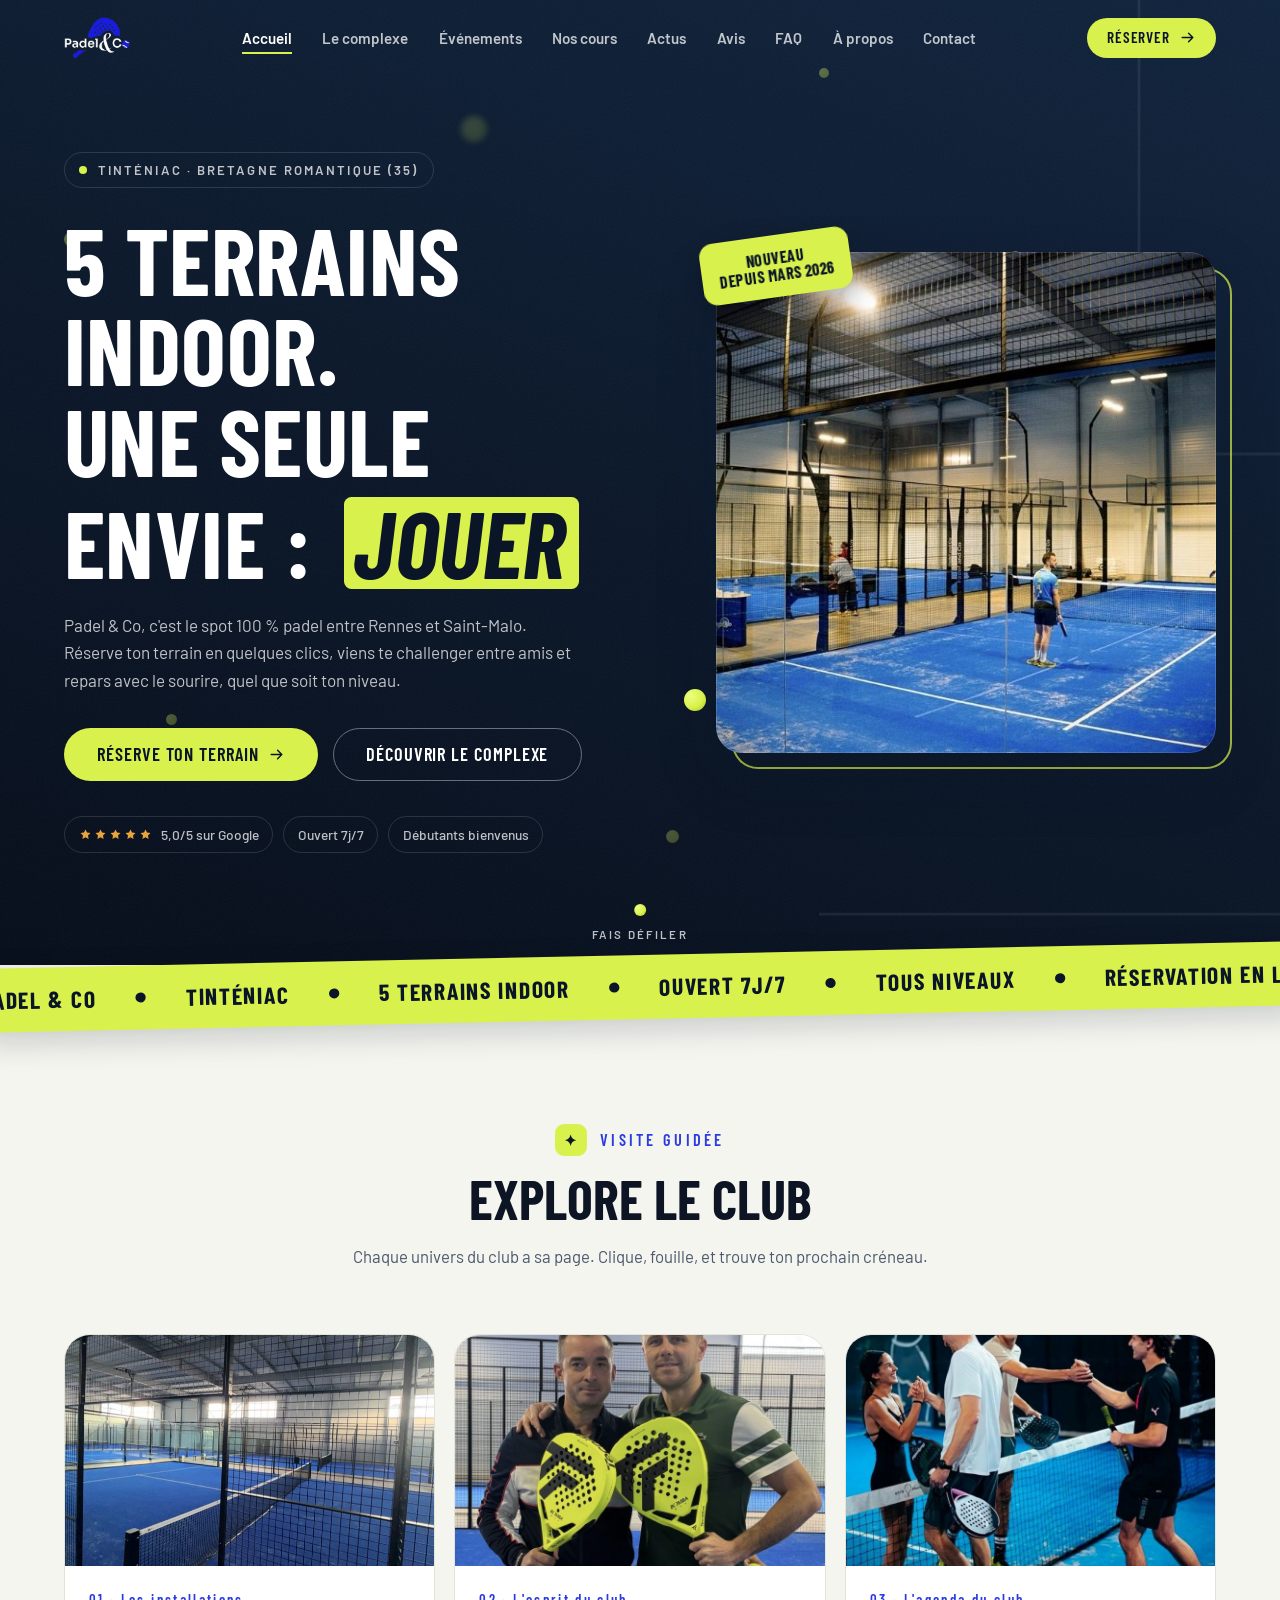
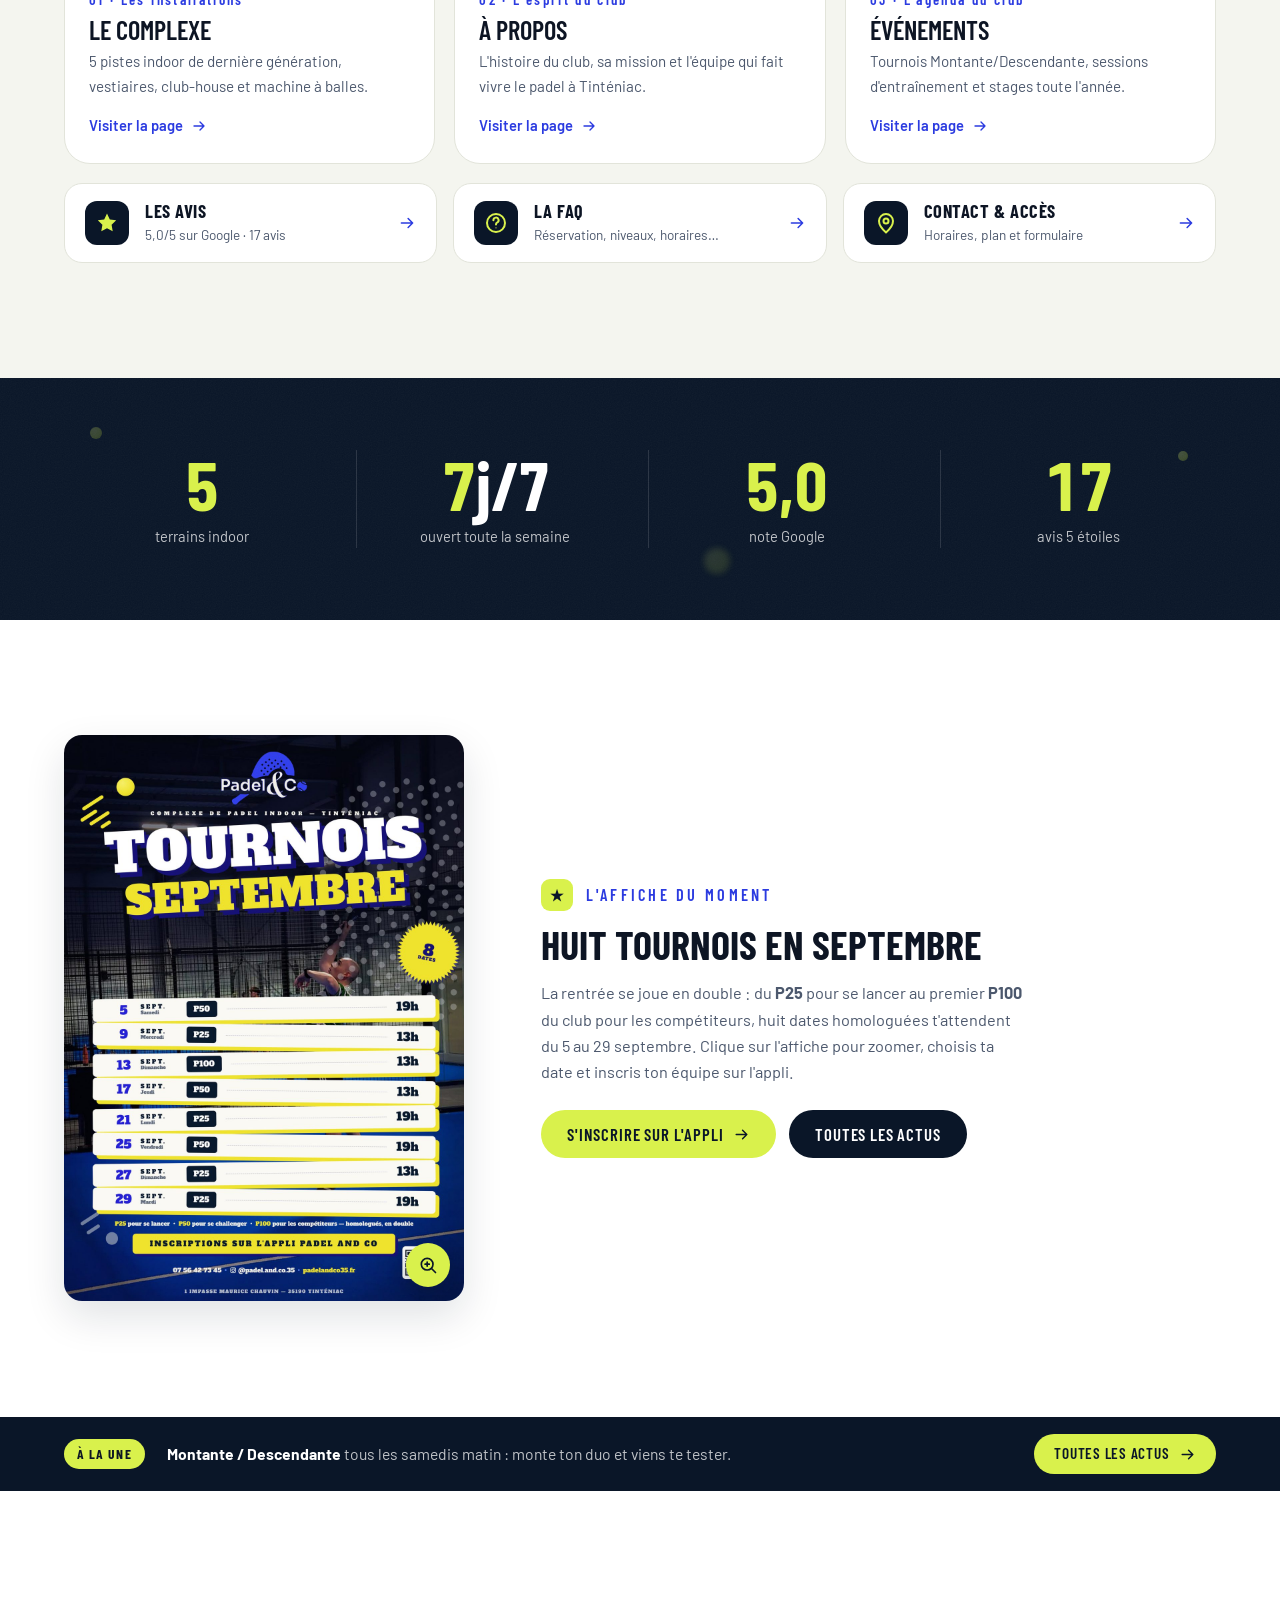
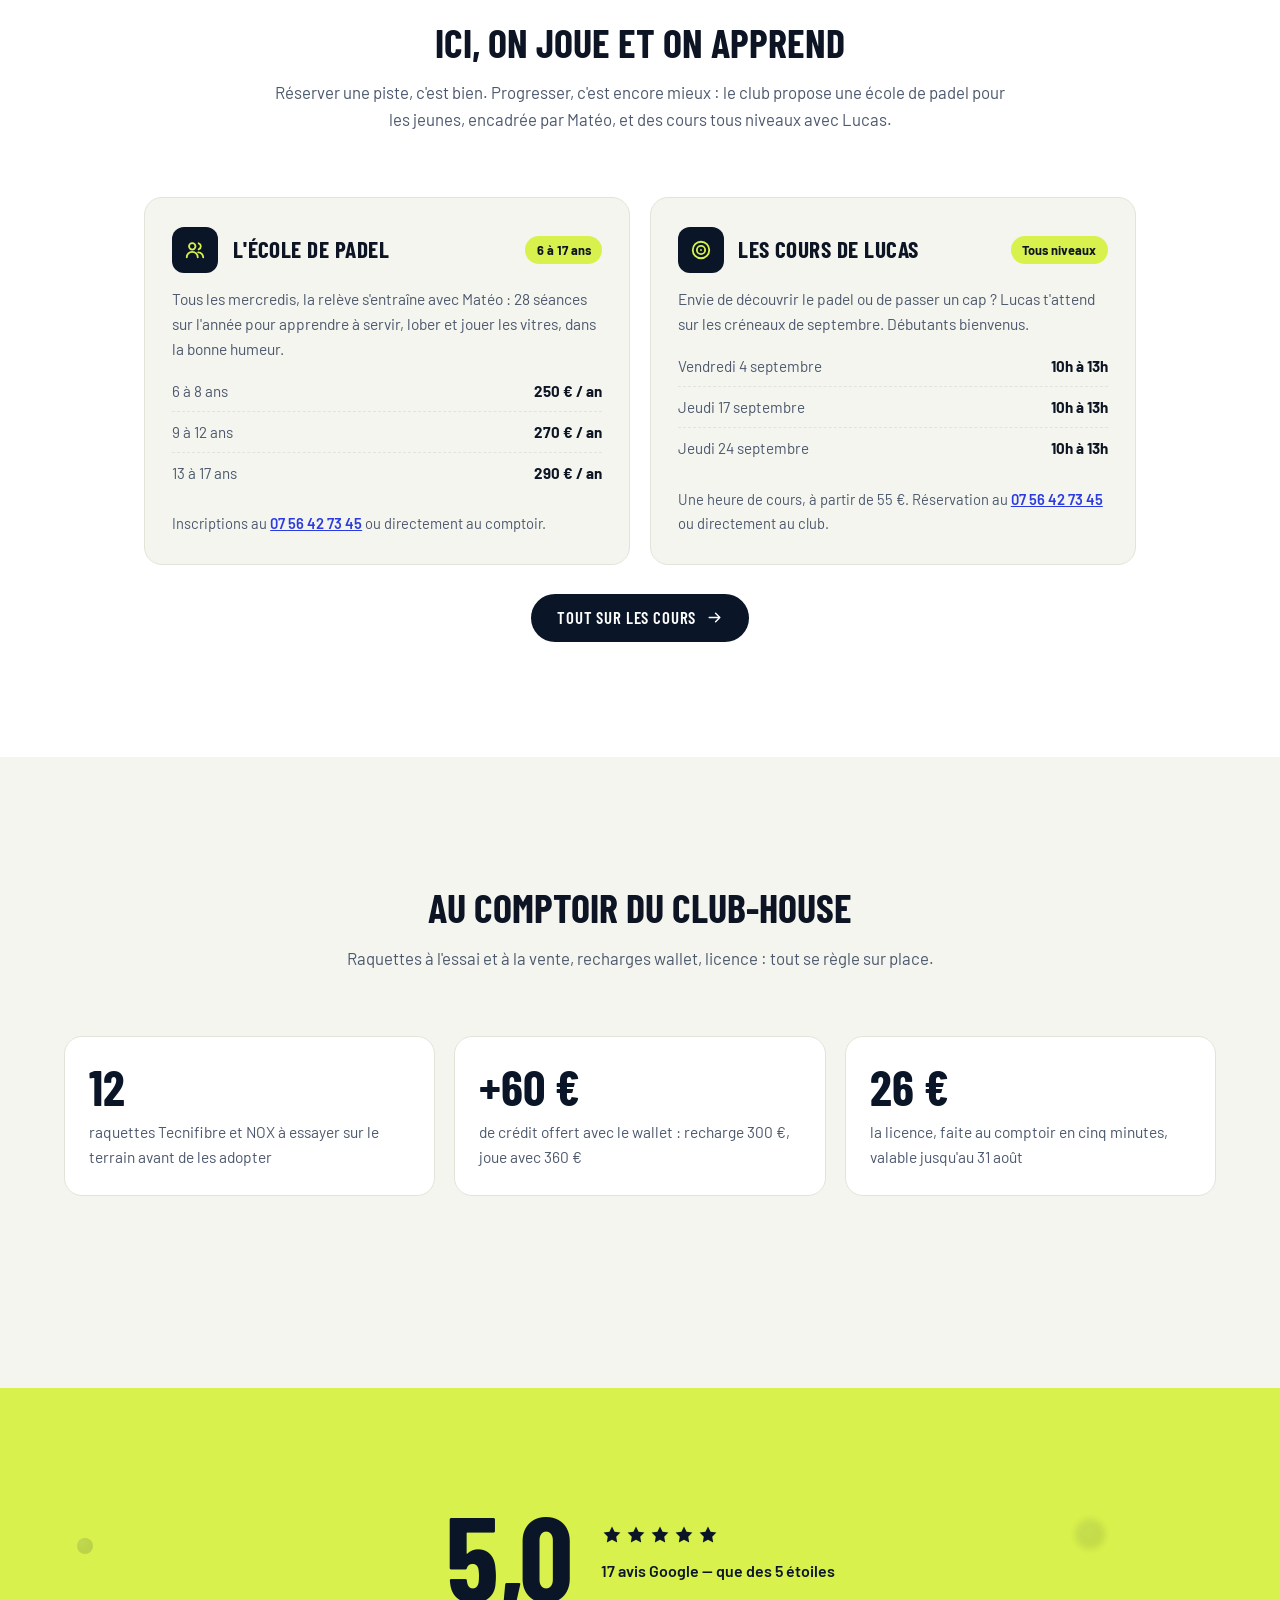
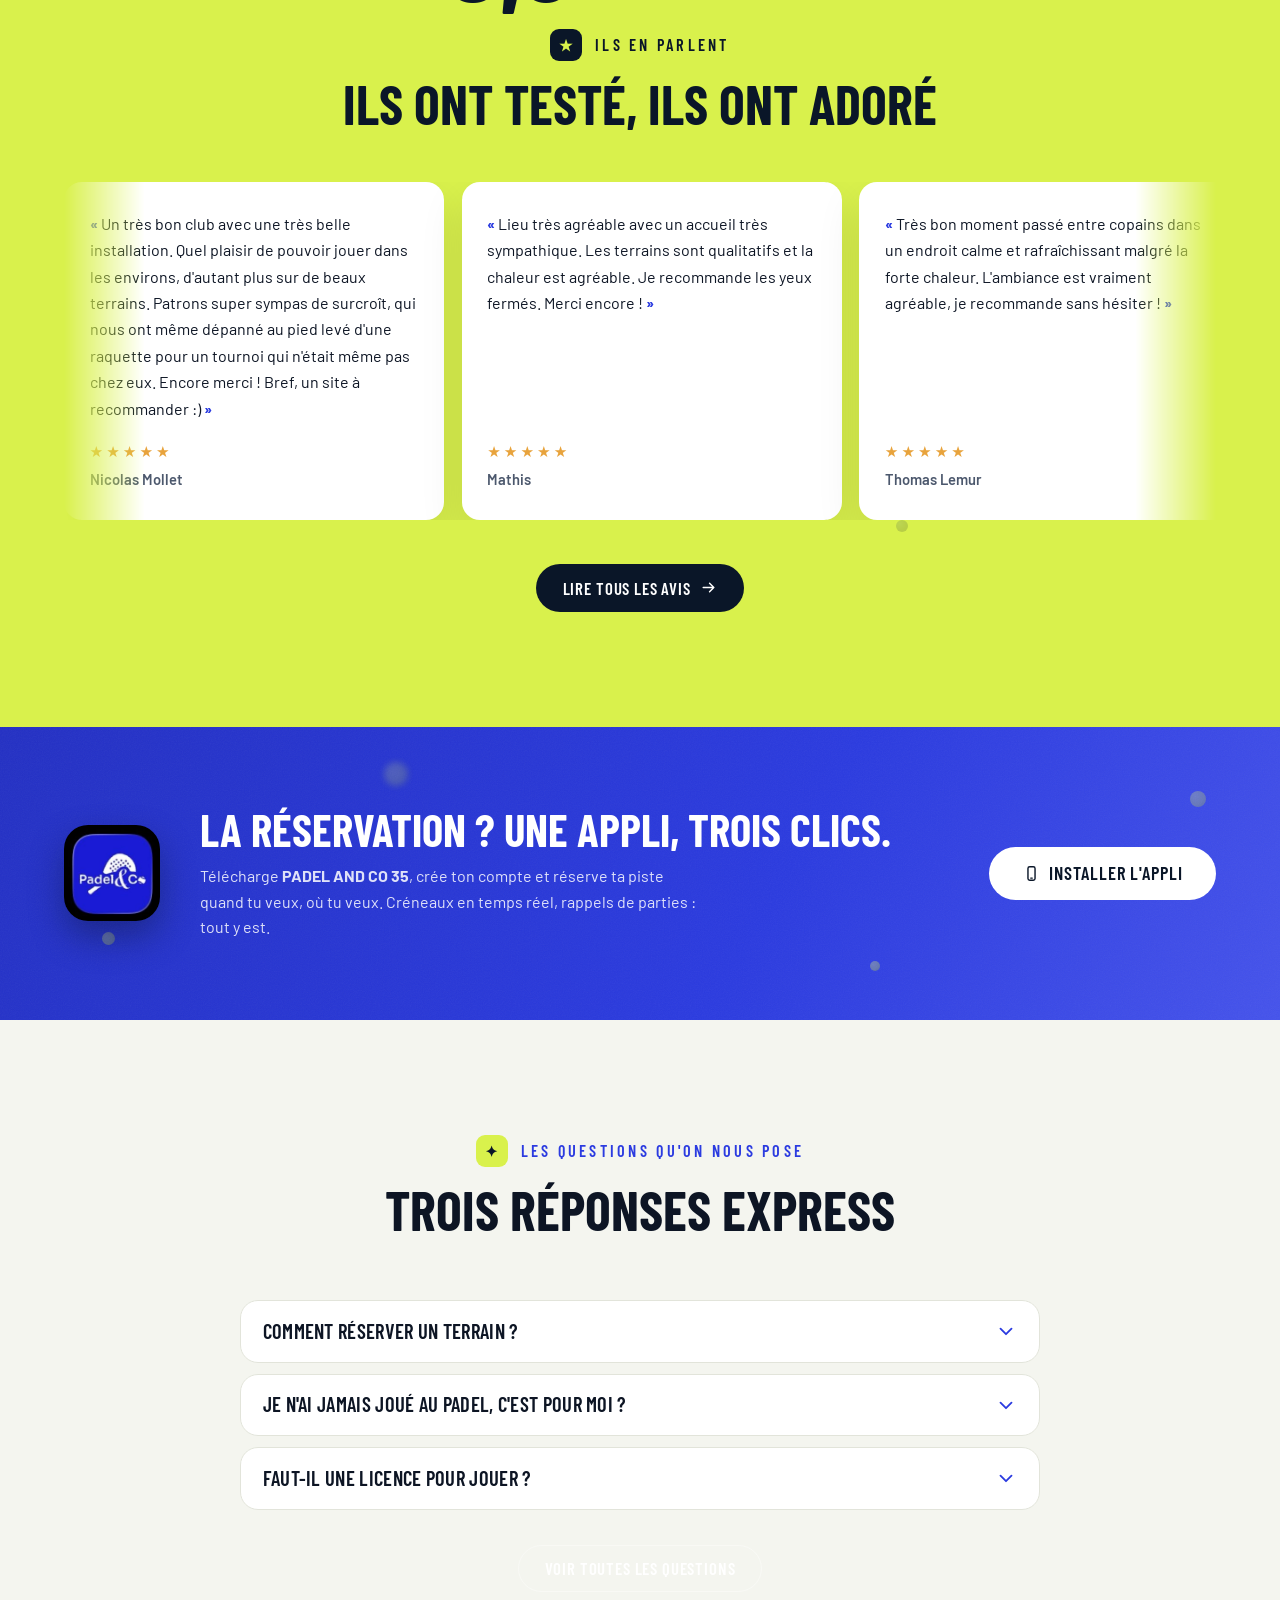
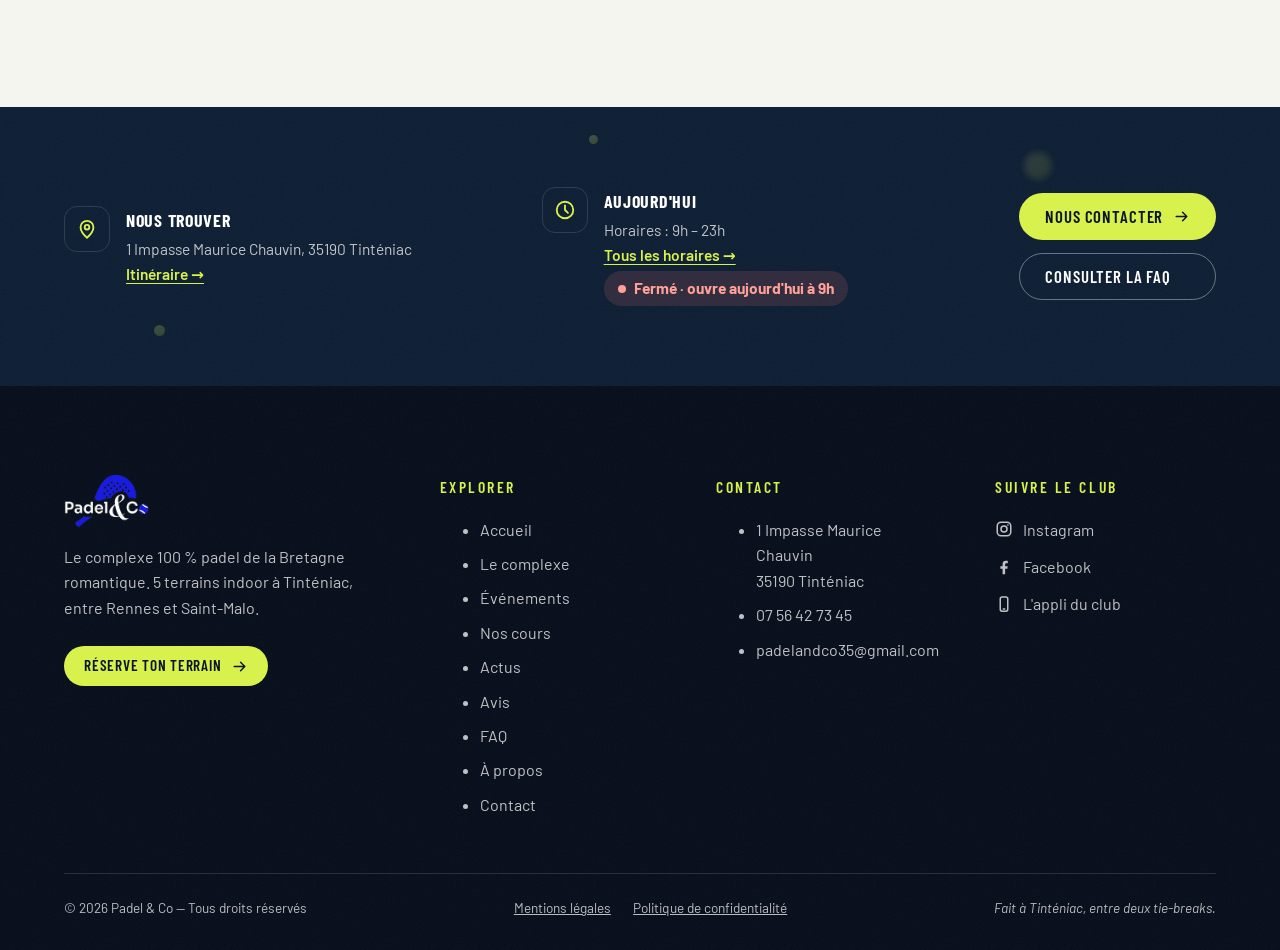
==== commit bca49fed: "Add files via upload" ====
--- a/index.html
+++ b/index.html
@@ -398,20 +398,20 @@
         <figure class="affiche-moment__media" data-reveal>
           <button class="affiche-moment__zoom" type="button"
                   data-lightbox-src="images/affiche-tournois-septembre.jpg"
-                  data-lightbox-caption="Tournois de septembre : 7 dates homologuées, inscriptions sur l'appli PADEL AND CO 35"
+                  data-lightbox-caption="Tournois de septembre : 8 dates homologuées, inscriptions sur l'appli PADEL AND CO 35"
                   aria-label="Agrandir l'affiche des tournois de septembre">
             <img src="images/affiche-tournois-septembre.jpg"
-                 alt="L'affiche des tournois de septembre : 7 dates homologuées en double, du P25 au P100, du 5 au 29 septembre"
+                 alt="L'affiche des tournois de septembre : 8 dates homologuées en double, du P25 au P100, du 5 au 29 septembre"
                  width="1200" height="1698" loading="lazy">
             <span class="affiche-moment__loupe" aria-hidden="true"><svg class="icon"><use href="#i-zoom"/></svg></span>
           </button>
         </figure>
         <div class="affiche-moment__body" data-reveal>
           <p class="section__label"><span aria-hidden="true">★</span>L'affiche du moment</p>
-          <h2 class="section__title section__title--sm" id="affiche-title">Sept tournois en septembre</h2>
+          <h2 class="section__title section__title--sm" id="affiche-title">Huit tournois en septembre</h2>
           <p class="affiche-moment__texte">
             La rentrée se joue en double&nbsp;: du <strong>P25</strong> pour se lancer au
-            premier <strong>P100</strong> du club pour les compétiteurs, sept dates
+            premier <strong>P100</strong> du club pour les compétiteurs, huit dates
             homologuées t'attendent du 5 au 29 septembre. Clique sur l'affiche pour
             zoomer, choisis ta date et inscris ton équipe sur l'appli.
           </p>
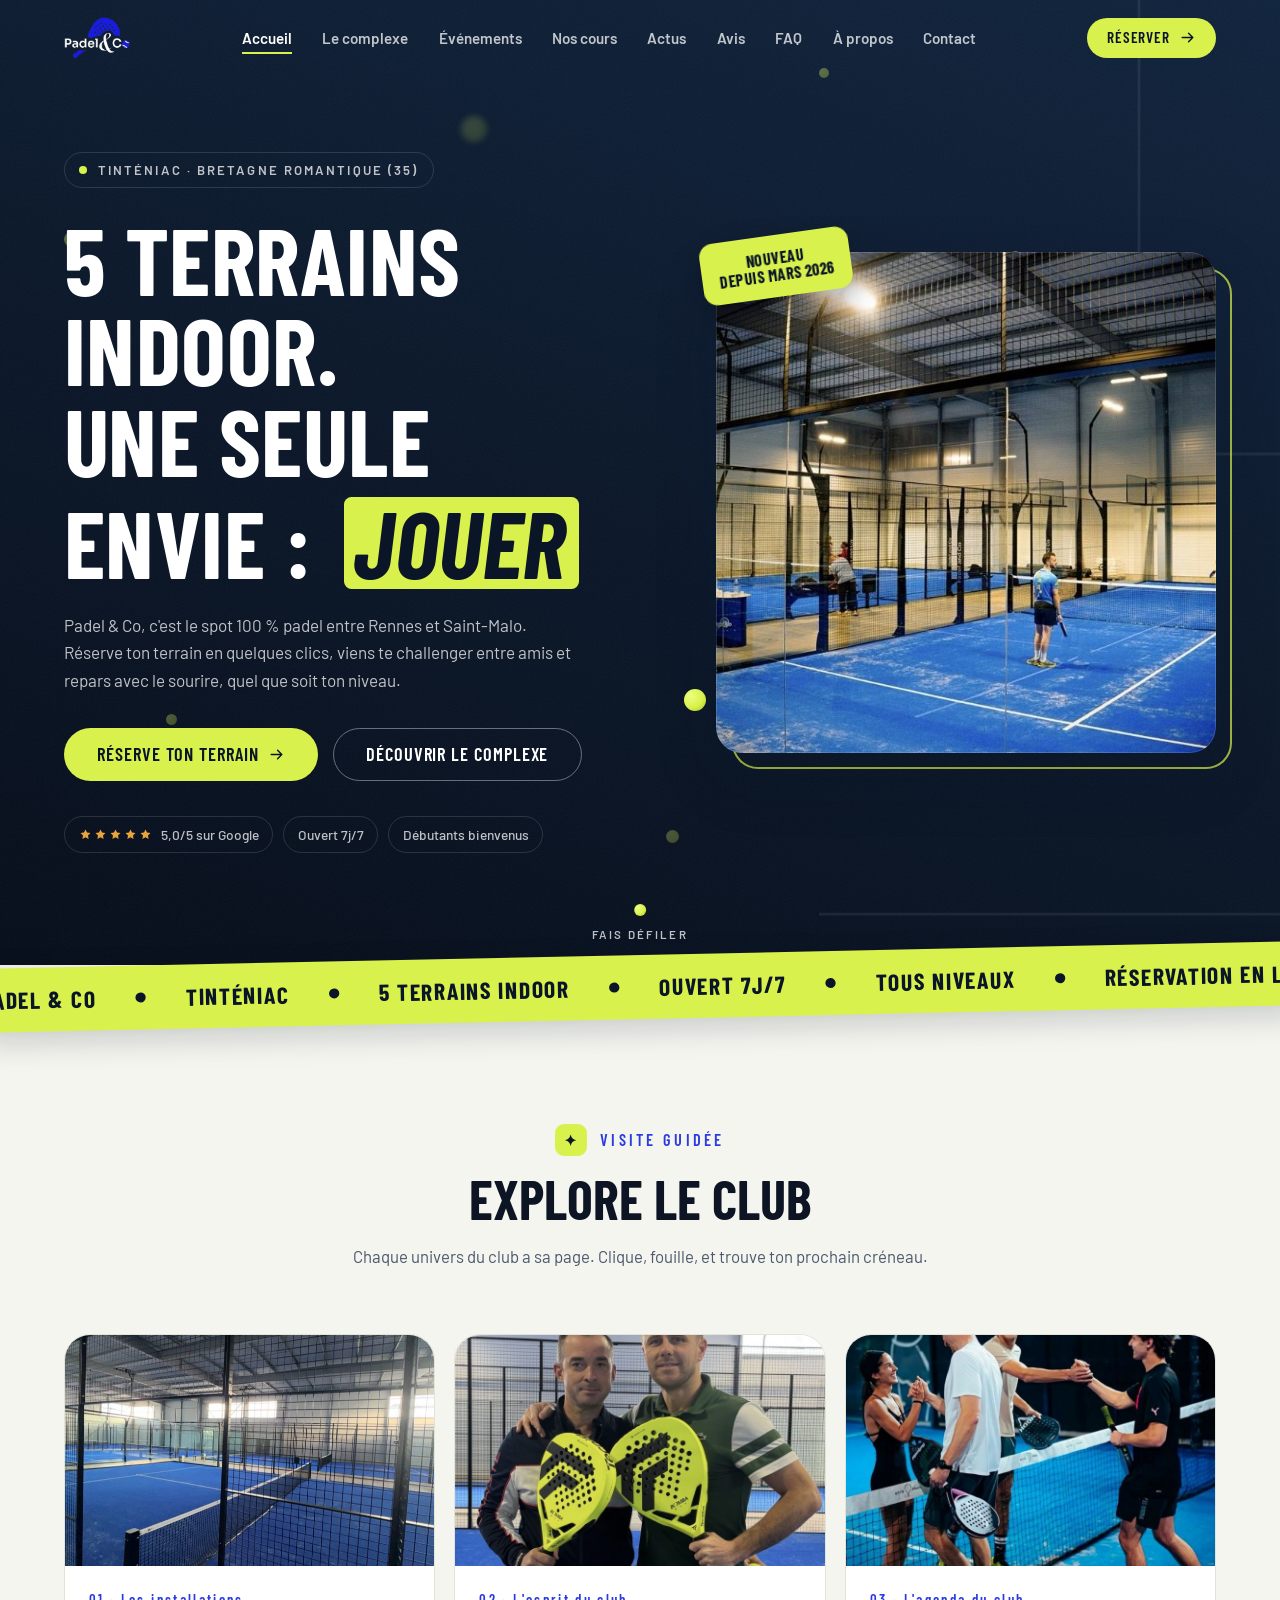
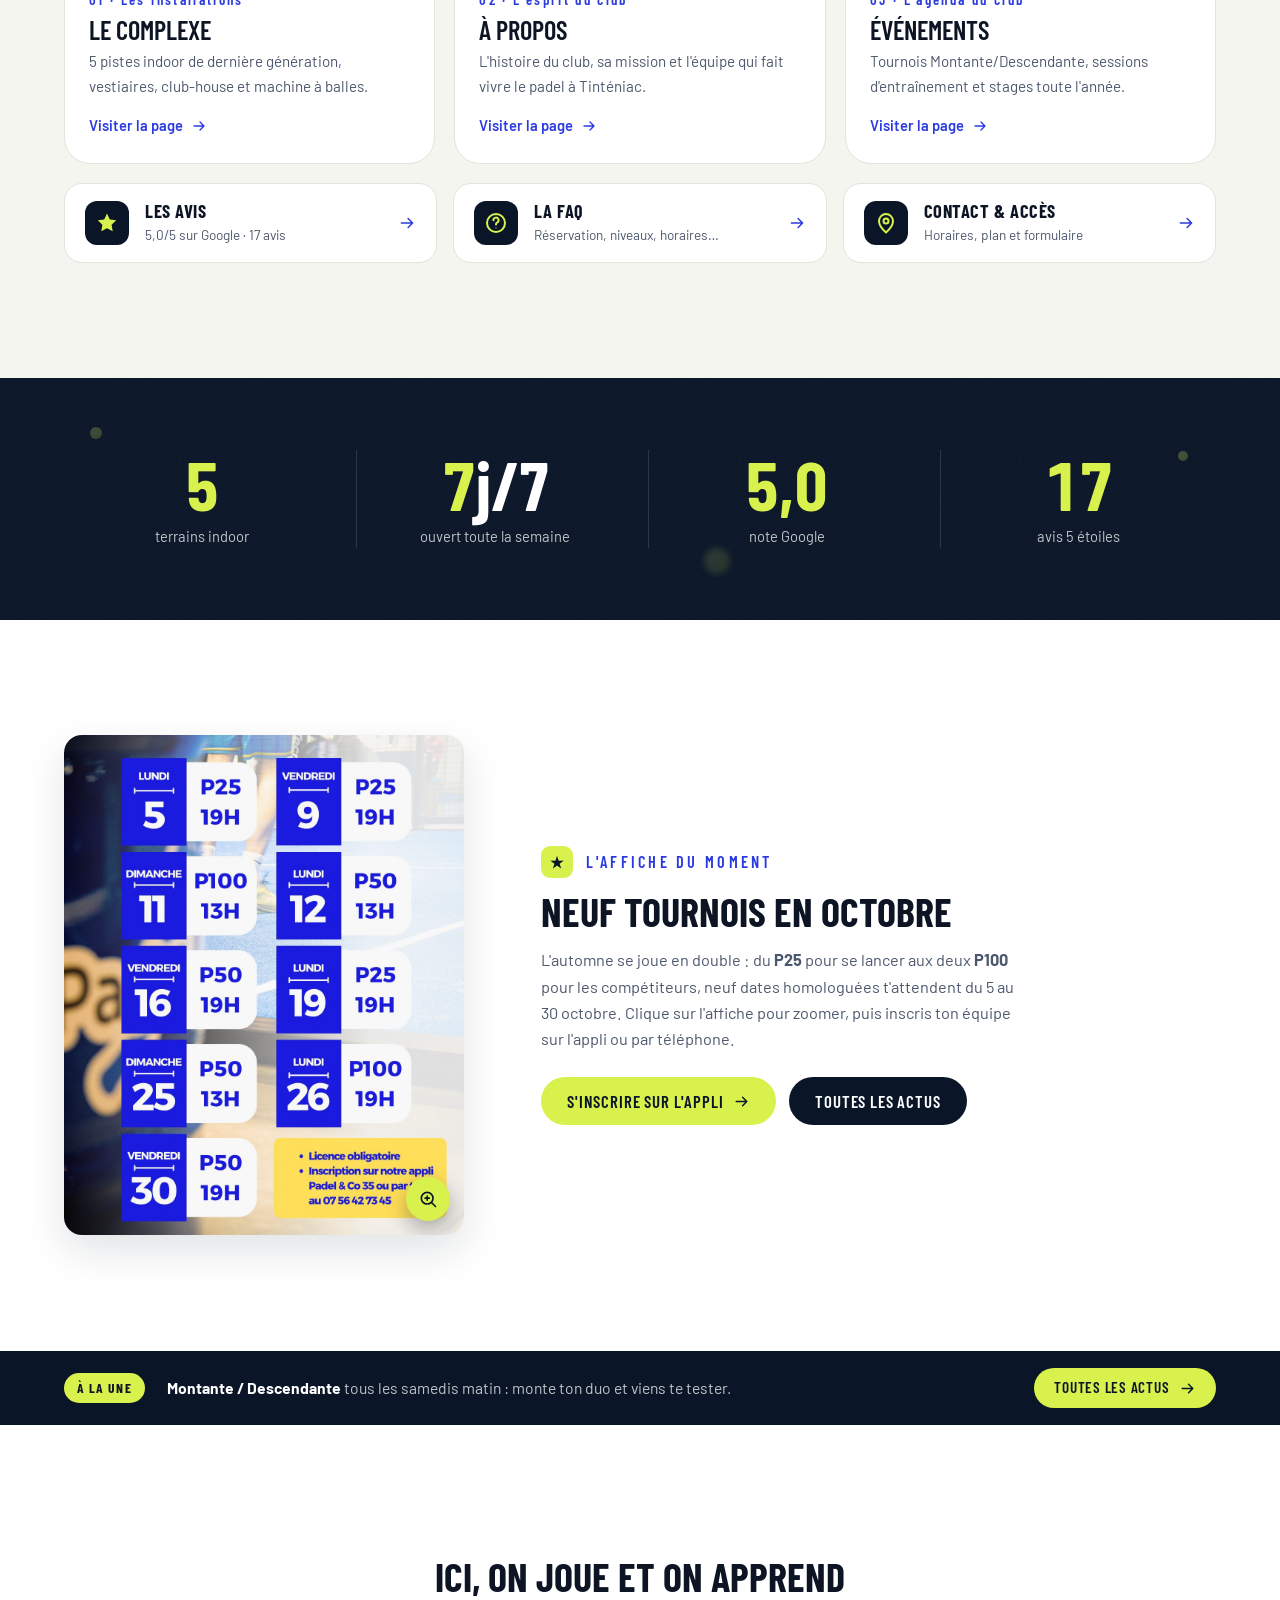
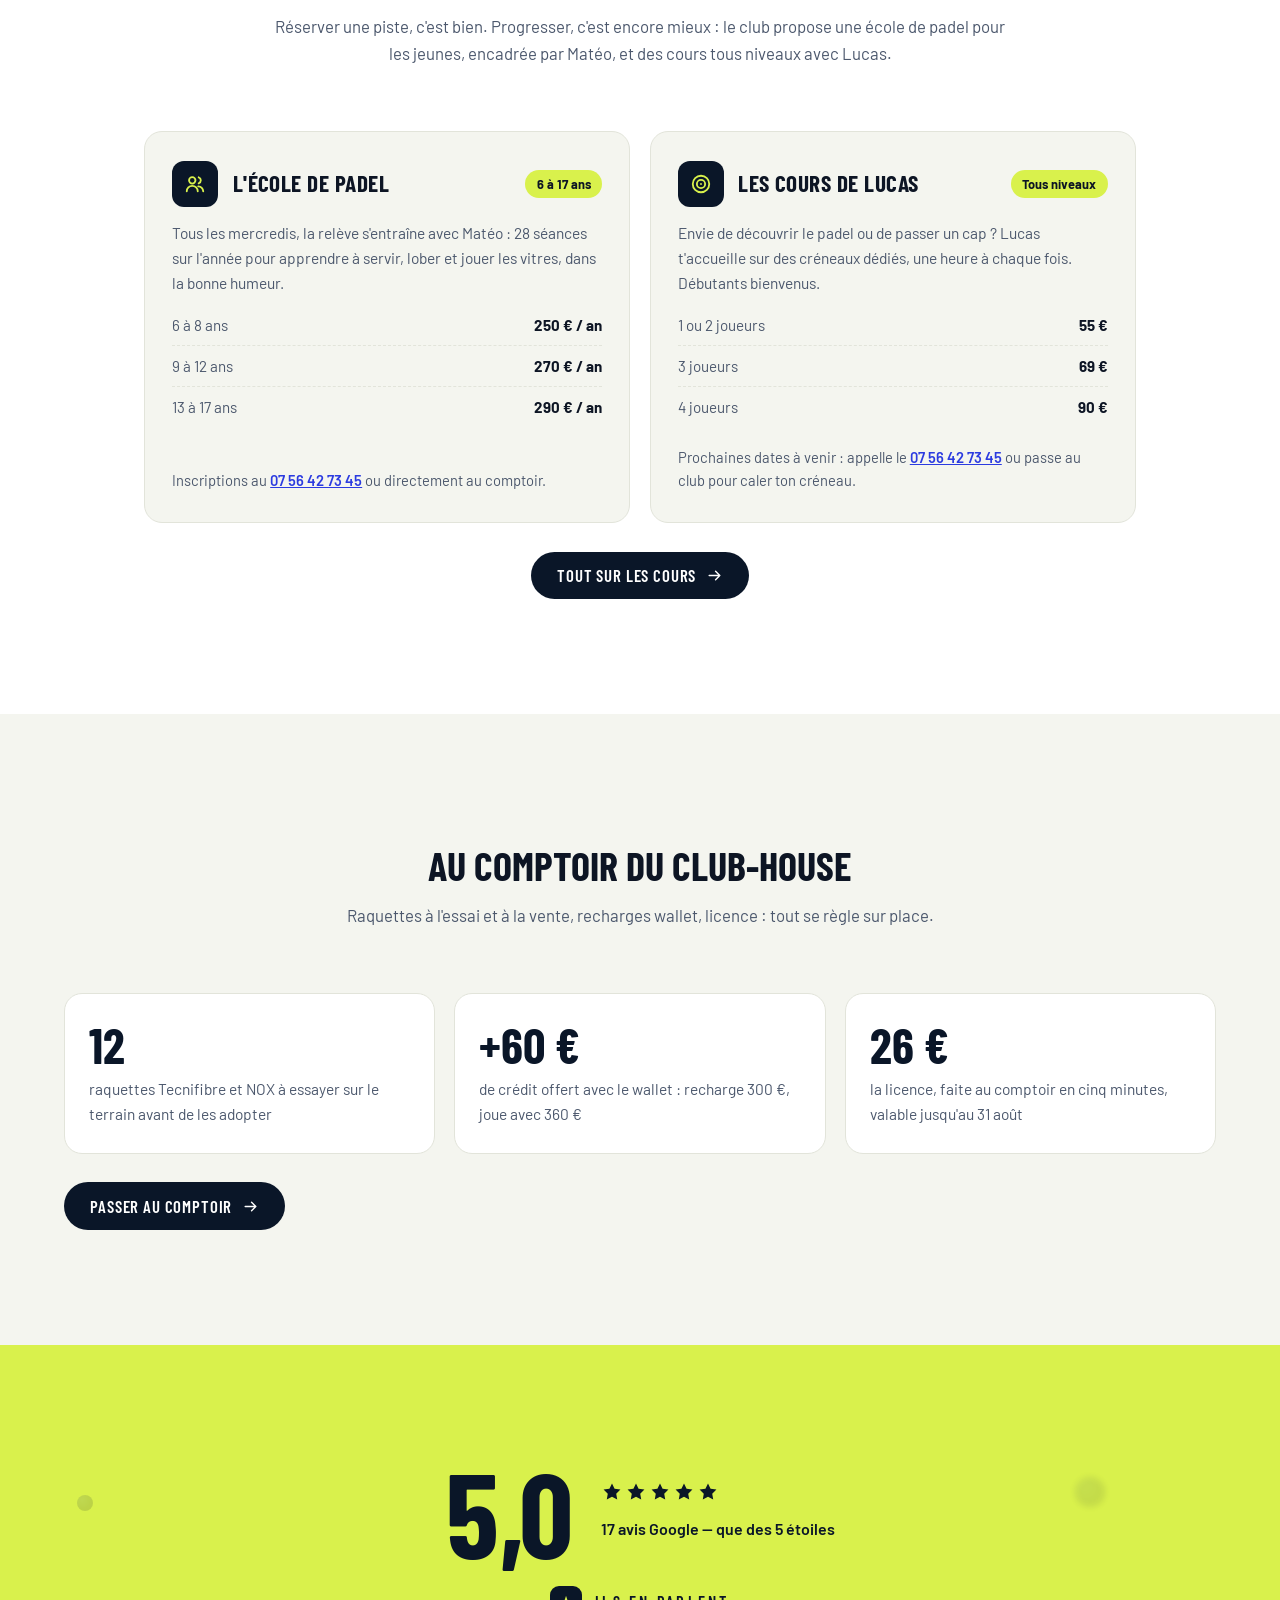
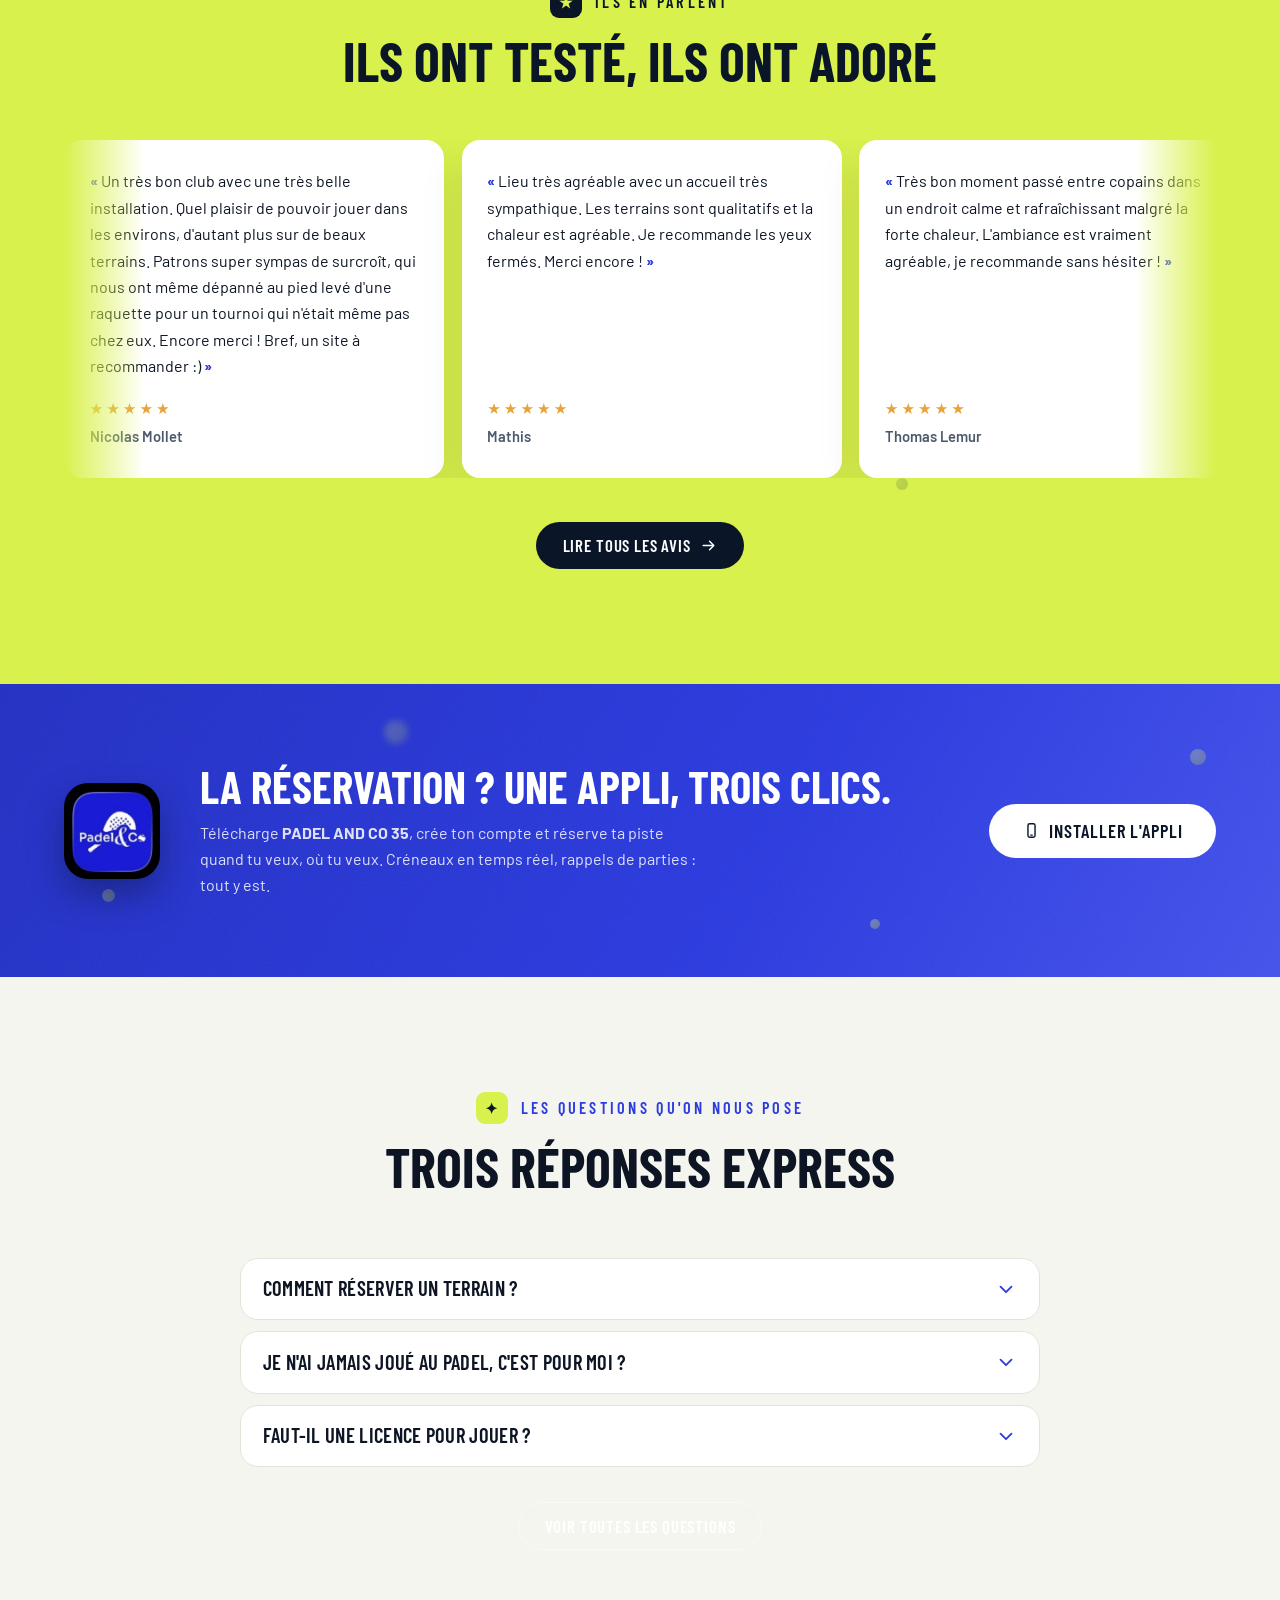
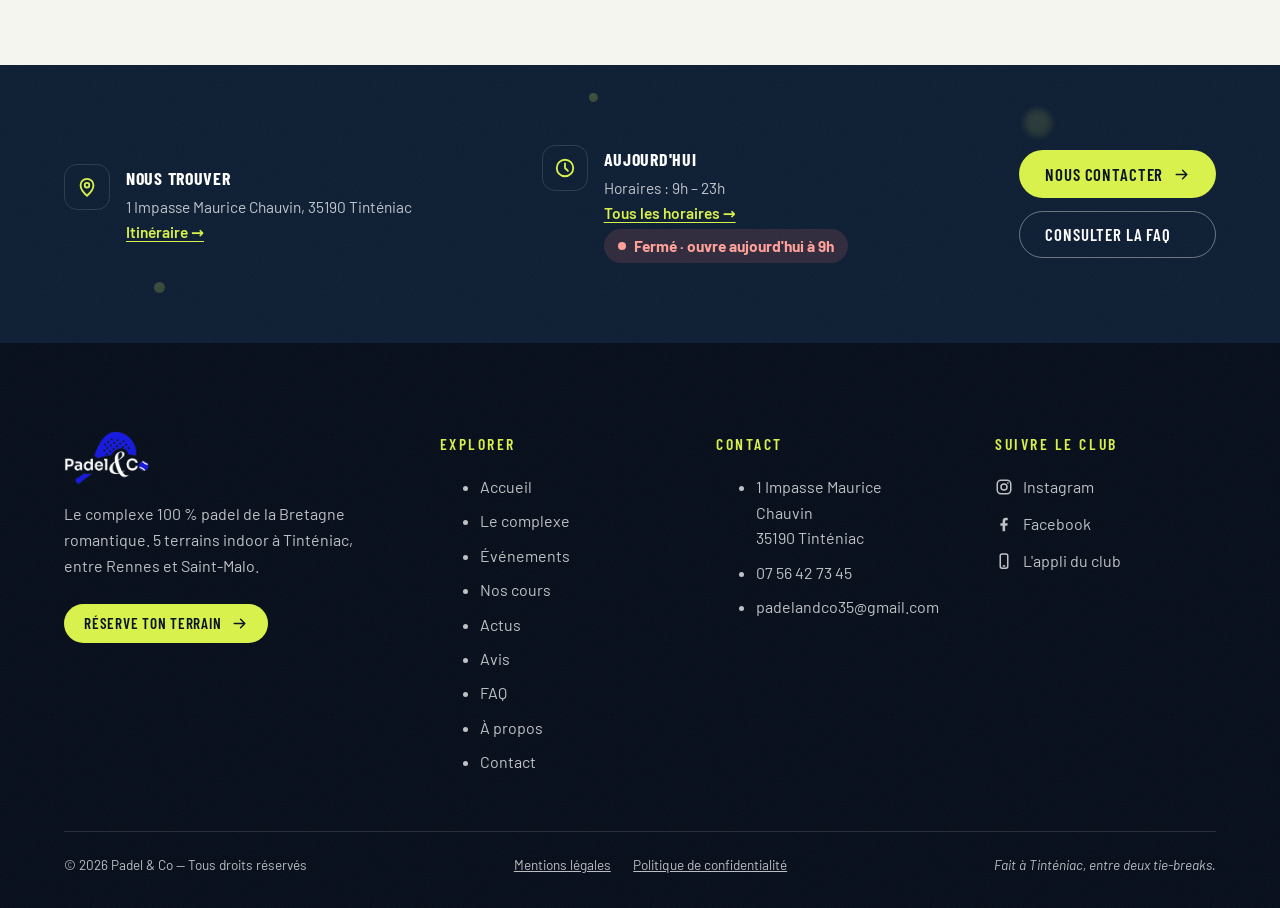
==== commit 480479f6: "Add files via upload" ====
--- a/index.html
+++ b/index.html
@@ -388,32 +388,32 @@
     </section>
 
     <!-- ============================================================
-         L'AFFICHE DU MOMENT — tournois de septembre (détail : actus.html)
+         L'AFFICHE DU MOMENT — tournois d'octobre (détail : actus.html)
          Placée après les chiffres clés : le visiteur est rassuré, on lui
          donne une raison de venir maintenant.
-         Source image : Bureau/affiche padel/septembre - tournois
+         Source image : Bureau/affiche padel/octobre - tournois
          ============================================================ -->
     <section class="section section--white affiche-moment" aria-labelledby="affiche-title">
       <div class="container affiche-moment__grid">
         <figure class="affiche-moment__media" data-reveal>
           <button class="affiche-moment__zoom" type="button"
-                  data-lightbox-src="images/affiche-tournois-septembre.jpg"
-                  data-lightbox-caption="Tournois de septembre : 8 dates homologuées, inscriptions sur l'appli PADEL AND CO 35"
-                  aria-label="Agrandir l'affiche des tournois de septembre">
-            <img src="images/affiche-tournois-septembre.jpg"
-                 alt="L'affiche des tournois de septembre : 8 dates homologuées en double, du P25 au P100, du 5 au 29 septembre"
-                 width="1200" height="1698" loading="lazy">
+                  data-lightbox-src="images/affiche-tournois-octobre.jpg"
+                  data-lightbox-caption="Tournois d'octobre : 9 dates homologuées, licence obligatoire, inscription sur l'appli PADEL AND CO 35 ou par téléphone"
+                  aria-label="Agrandir l'affiche des tournois d'octobre">
+            <img src="images/affiche-tournois-octobre.jpg"
+                 alt="L'affiche des tournois d'octobre : 9 dates homologuées en double, du P25 au P100, du 5 au 30 octobre"
+                 width="1080" height="1350" loading="lazy">
             <span class="affiche-moment__loupe" aria-hidden="true"><svg class="icon"><use href="#i-zoom"/></svg></span>
           </button>
         </figure>
         <div class="affiche-moment__body" data-reveal>
           <p class="section__label"><span aria-hidden="true">★</span>L'affiche du moment</p>
-          <h2 class="section__title section__title--sm" id="affiche-title">Huit tournois en septembre</h2>
+          <h2 class="section__title section__title--sm" id="affiche-title">Neuf tournois en octobre</h2>
           <p class="affiche-moment__texte">
-            La rentrée se joue en double&nbsp;: du <strong>P25</strong> pour se lancer au
-            premier <strong>P100</strong> du club pour les compétiteurs, huit dates
-            homologuées t'attendent du 5 au 29 septembre. Clique sur l'affiche pour
-            zoomer, choisis ta date et inscris ton équipe sur l'appli.
+            L'automne se joue en double&nbsp;: du <strong>P25</strong> pour se lancer
+            aux deux <strong>P100</strong> pour les compétiteurs, neuf dates homologuées
+            t'attendent du 5 au 30 octobre. Clique sur l'affiche pour zoomer, puis inscris
+            ton équipe sur l'appli ou par téléphone.
           </p>
           <div class="affiche-moment__actions">
             <a class="btn btn--volt" href="https://padel-and-co.mymobileapp.fr/installation" target="_blank" rel="noopener">
@@ -498,15 +498,15 @@
               <p class="cours-card__badge">Tous niveaux</p>
             </div>
             <p class="cours-card__texte">
-              Envie de découvrir le padel ou de passer un cap&nbsp;? Lucas t'attend
-              sur les créneaux de septembre. Débutants bienvenus.
+              Envie de découvrir le padel ou de passer un cap&nbsp;? Lucas t'accueille
+              sur des créneaux dédiés, une heure à chaque fois. Débutants bienvenus.
             </p>
             <ul class="cours-card__lignes">
-              <li><span>Vendredi 4 septembre</span><strong>10h à 13h</strong></li>
-              <li><span>Jeudi 17 septembre</span><strong>10h à 13h</strong></li>
-              <li><span>Jeudi 24 septembre</span><strong>10h à 13h</strong></li>
+              <li><span>1 ou 2 joueurs</span><strong>55&nbsp;€</strong></li>
+              <li><span>3 joueurs</span><strong>69&nbsp;€</strong></li>
+              <li><span>4 joueurs</span><strong>90&nbsp;€</strong></li>
             </ul>
-            <p class="cours-card__note">Une heure de cours, à partir de 55&nbsp;€. Réservation au <a href="tel:+33756427345">07&nbsp;56&nbsp;42&nbsp;73&nbsp;45</a> ou directement au club.</p>
+            <p class="cours-card__note">Prochaines dates à venir&nbsp;: appelle le <a href="tel:+33756427345">07&nbsp;56&nbsp;42&nbsp;73&nbsp;45</a> ou passe au club pour caler ton créneau.</p>
           </article>
         </div>
         <p class="cours-teaser__more" data-reveal>
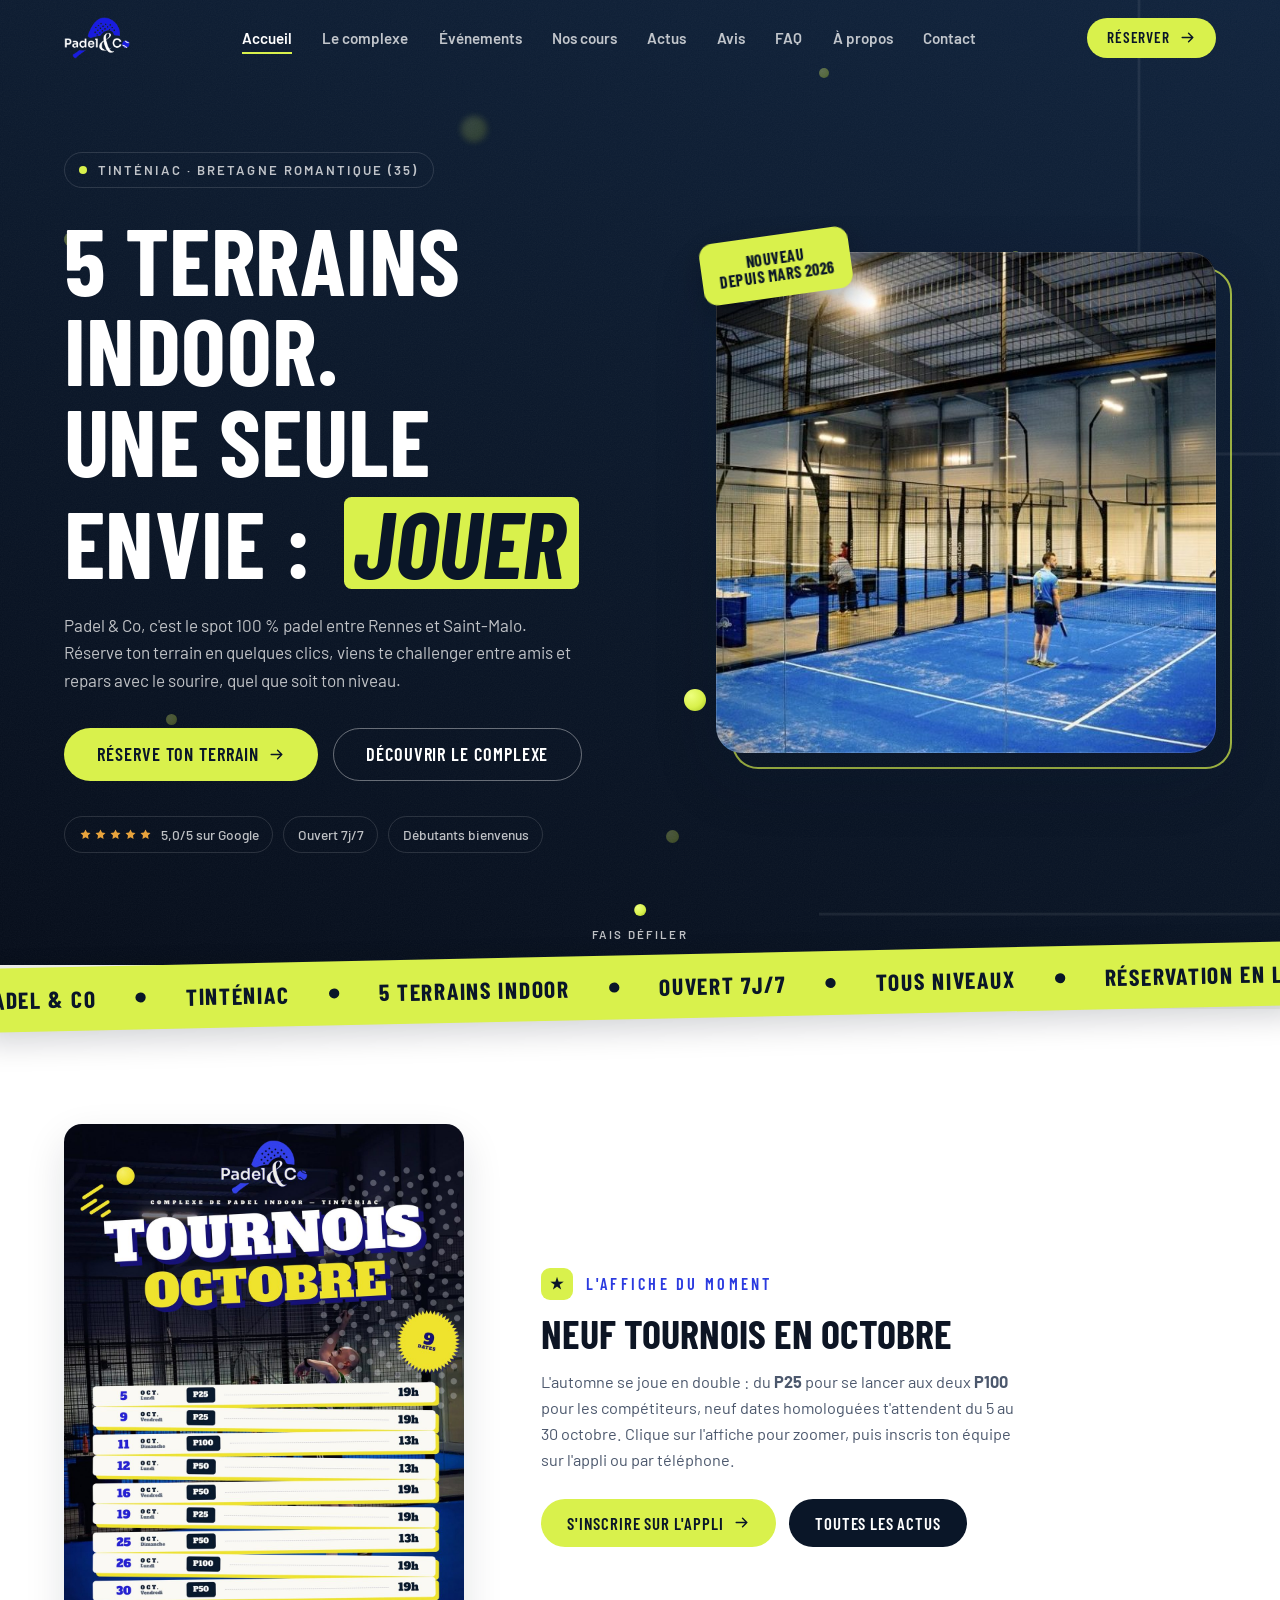
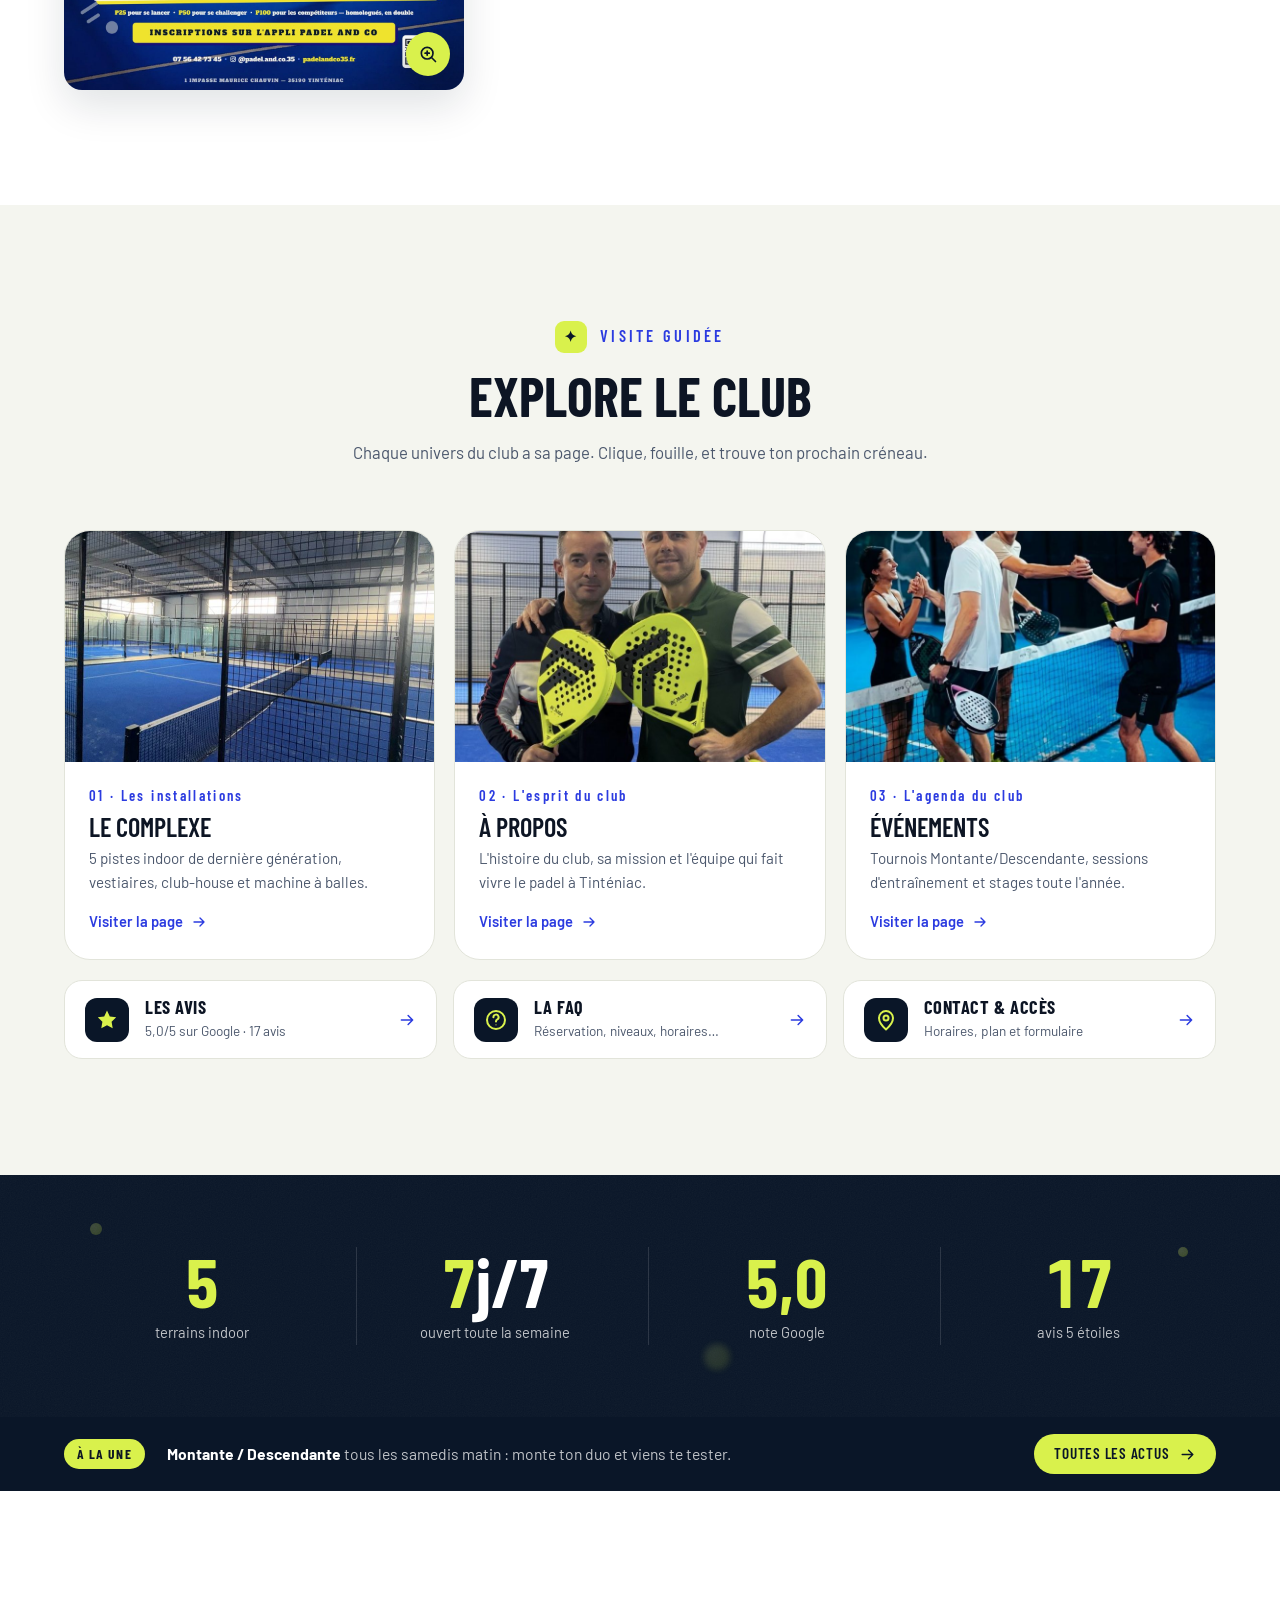
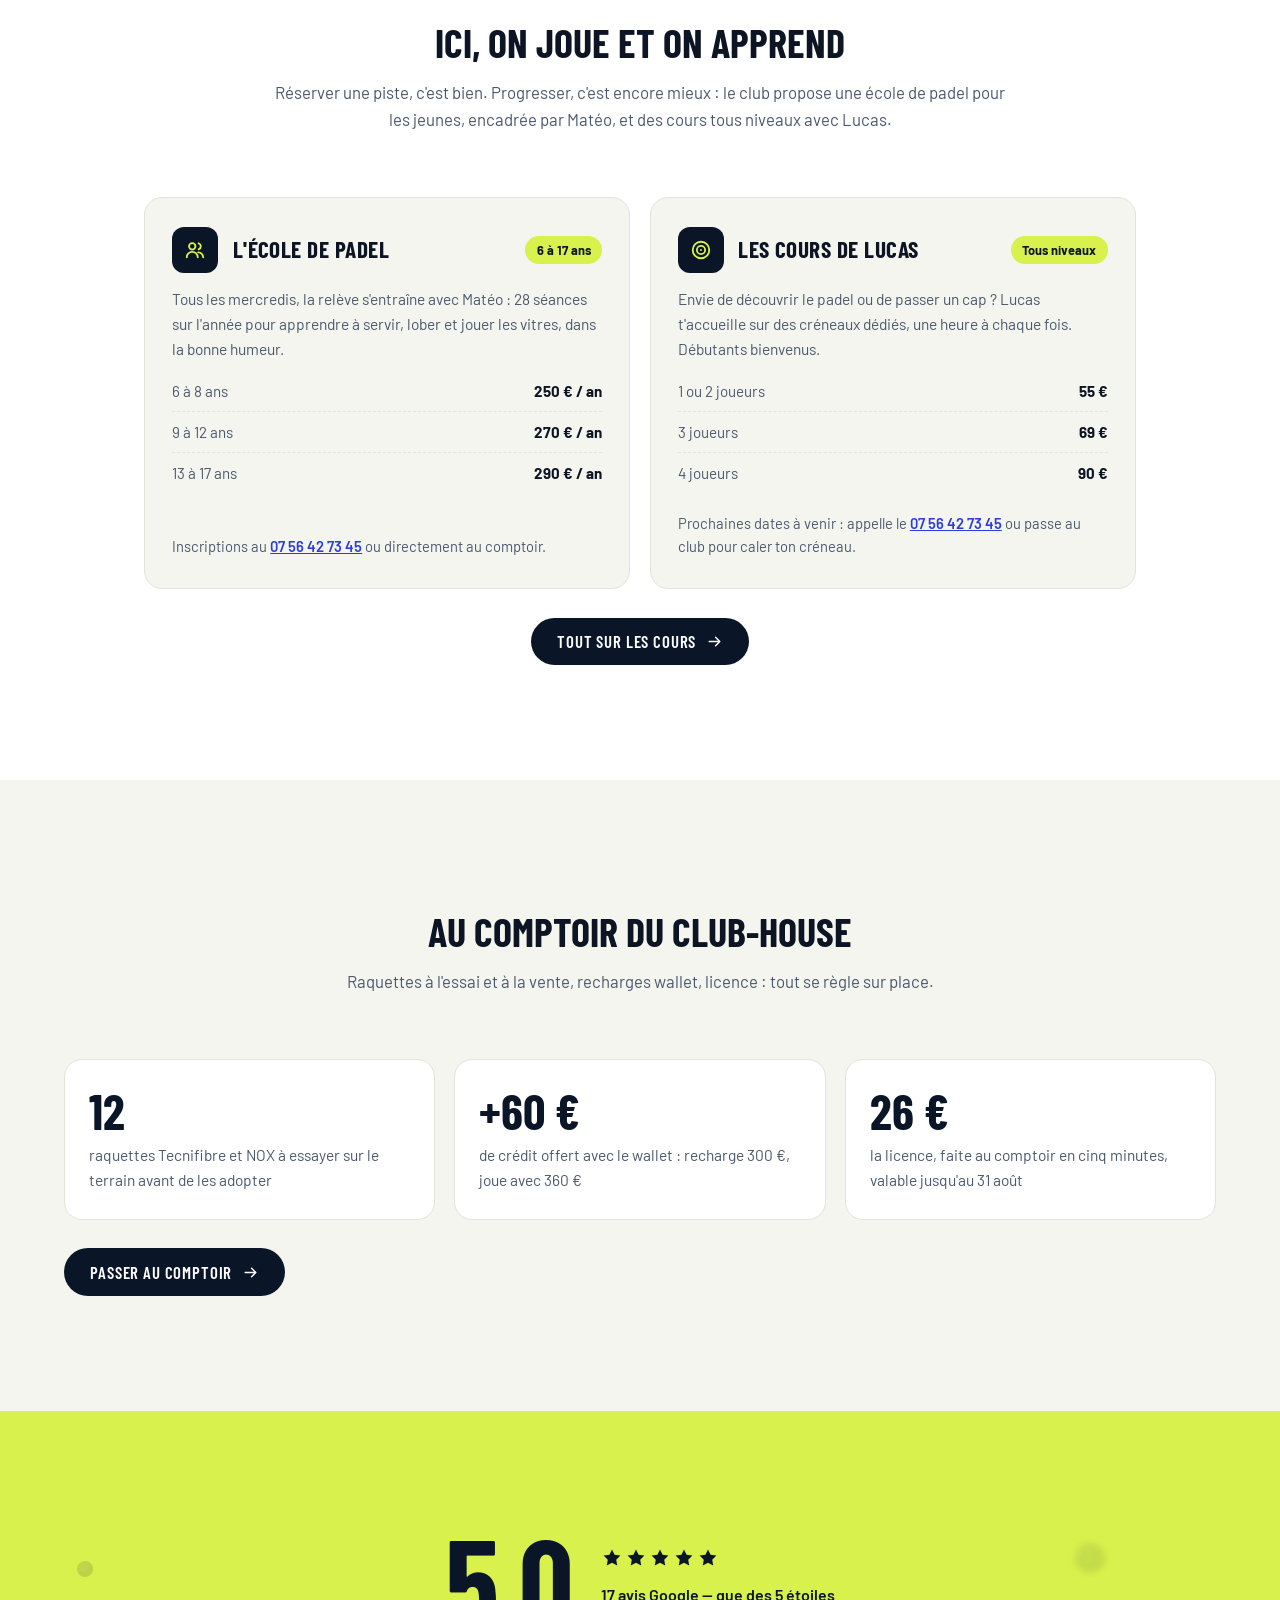
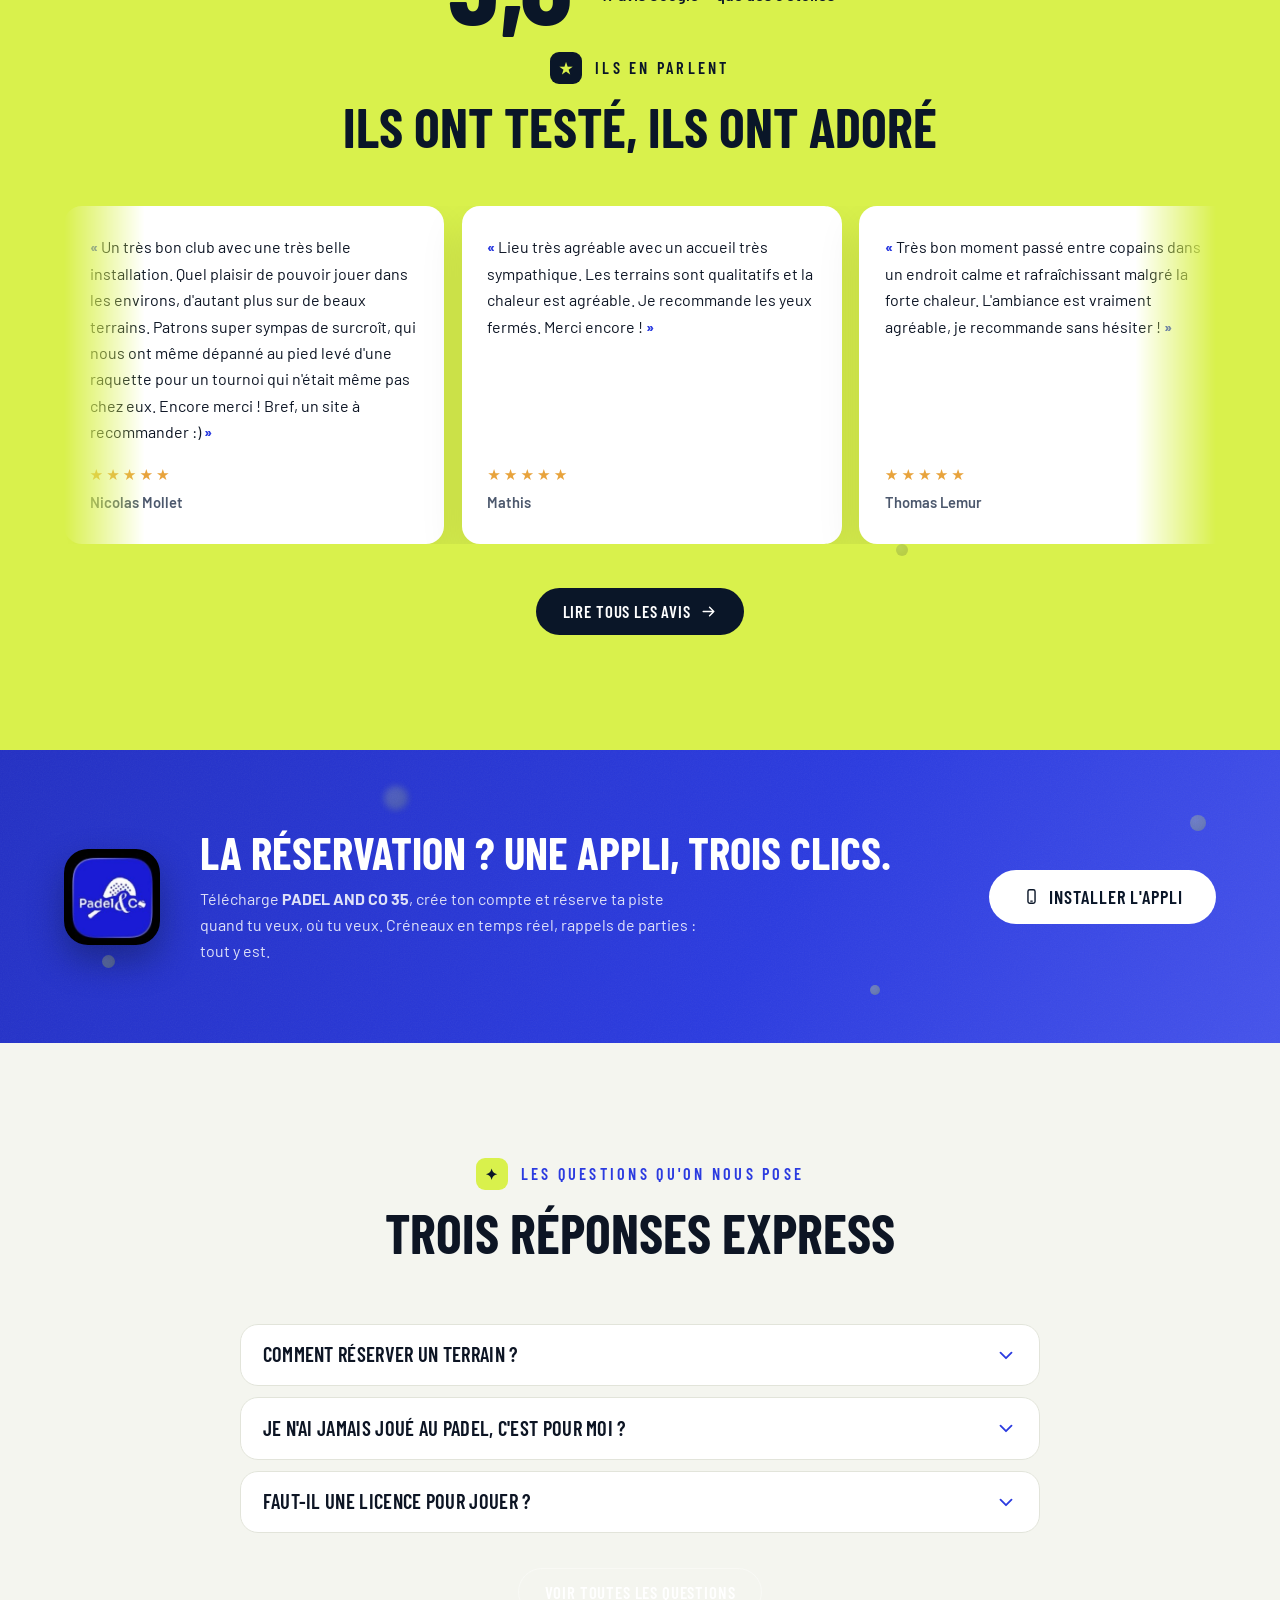
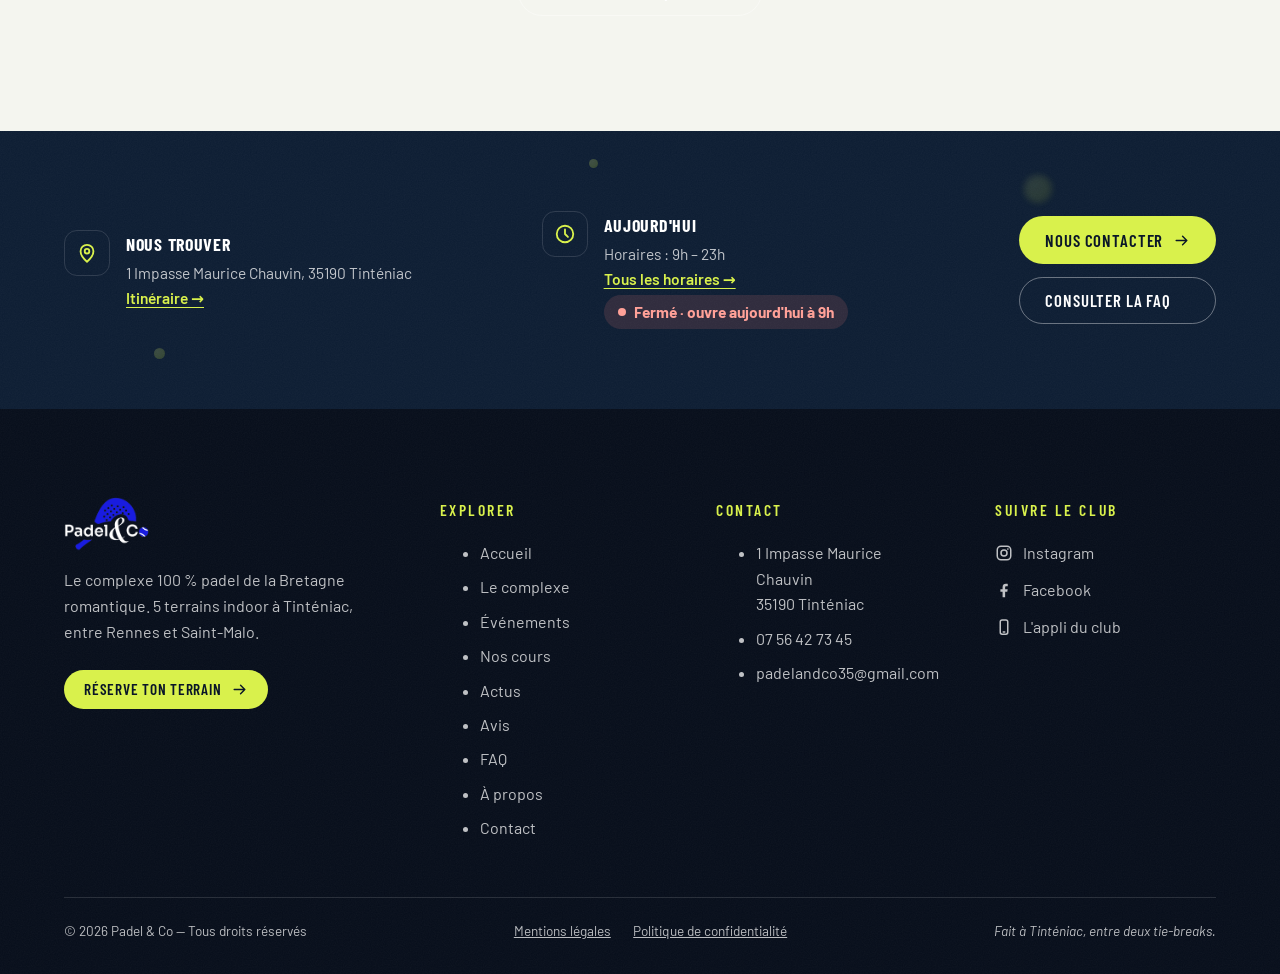
==== commit c9359ef4: "Add files via upload" ====
--- a/index.html
+++ b/index.html
@@ -12,7 +12,6 @@
 
   <title>Padel &amp; Co — Complexe de padel indoor à Tinténiac (35) · 5 terrains</title>
   <meta name="description" content="Padel & Co, le complexe 100 % padel de la Bretagne romantique à Tinténiac (35) : 5 terrains indoor, club-house, école de padel, cours et tournois homologués. Ouvert 7j/7 — réservation en quelques clics via l'appli PADEL AND CO 35.">
-
 
   <!-- Canonical : à ajuster selon le domaine final -->
   <link rel="canonical" href="https://padelandco35.fr/">
@@ -282,115 +281,9 @@
     </div>
 
     <!-- ============================================================
-         VISITE GUIDÉE — passerelles vers les pages du site
-         ============================================================ -->
-    <section class="section section--paper" id="visite">
-      <div class="container">
-        <header class="section__head" data-reveal>
-          <p class="section__label"><span aria-hidden="true">✦</span>Visite guidée</p>
-          <h2 class="section__title">Explore le club</h2>
-          <p class="section__lede">
-            Chaque univers du club a sa page. Clique, fouille,
-            et trouve ton prochain créneau.
-          </p>
-        </header>
-
-        <div class="gateways" data-reveal-group>
-          <a class="gateway" href="le-complexe.html" data-reveal>
-            <div class="gateway__media" data-diapo>
-              <!-- 📷 Mini-diaporama : pistes puis club-house sous plusieurs angles -->
-              <img class="hero-slide is-current" src="images/terrains-indoor.jpg" alt="Les cinq pistes de padel indoor du complexe" loading="lazy" width="768" height="768">
-              <img class="hero-slide" src="images/club-house-bar.jpg" alt="Le bar du club-house, comptoir noir et tabourets jaunes" loading="lazy" width="1400" height="1050" aria-hidden="true">
-              <img class="hero-slide" src="images/club-house-fauteuils.jpg" alt="Les fauteuils colorés du club-house devant la baie vitrée" loading="lazy" width="1400" height="1050" aria-hidden="true">
-              <img class="hero-slide" src="images/club-house-salon.jpg" alt="Le coin salon du club-house et sa fresque murale Padel and Co" loading="lazy" width="1050" height="1400" aria-hidden="true">
-            </div>
-            <div class="gateway__body">
-              <p class="gateway__num">01 · Les installations</p>
-              <h3 class="gateway__title">Le complexe</h3>
-              <p class="gateway__text">5 pistes indoor de dernière génération, vestiaires, club-house et machine à balles.</p>
-              <span class="gateway__more">Visiter la page <svg class="icon" aria-hidden="true"><use href="#i-arrow"/></svg></span>
-            </div>
-          </a>
-
-          <a class="gateway" href="a-propos.html" data-reveal>
-            <div class="gateway__media">
-              <!-- 📷 images/equipe-padel-and-co.jpg — l'équipe du club -->
-              <img src="images/equipe-padel-and-co.jpg" alt="L'équipe de Padel &amp; Co raquettes en main" loading="lazy" width="768" height="768">
-            </div>
-            <div class="gateway__body">
-              <p class="gateway__num">02 · L'esprit du club</p>
-              <h3 class="gateway__title">À propos</h3>
-              <p class="gateway__text">L'histoire du club, sa mission et l'équipe qui fait vivre le padel à Tinténiac.</p>
-              <span class="gateway__more">Visiter la page <svg class="icon" aria-hidden="true"><use href="#i-arrow"/></svg></span>
-            </div>
-          </a>
-
-          <a class="gateway" href="evenements.html" data-reveal>
-            <div class="gateway__media">
-              <!-- 📷 images/evenement-convivialite.jpg — à remplacer par une photo de tournoi du club -->
-              <img src="images/evenement-convivialite.jpg" alt="Quatre joueurs se saluent au filet après un match" loading="lazy" width="768" height="768">
-            </div>
-            <div class="gateway__body">
-              <p class="gateway__num">03 · L'agenda du club</p>
-              <h3 class="gateway__title">Événements</h3>
-              <p class="gateway__text">Tournois Montante/Descendante, sessions d'entraînement et stages toute l'année.</p>
-              <span class="gateway__more">Visiter la page <svg class="icon" aria-hidden="true"><use href="#i-arrow"/></svg></span>
-            </div>
-          </a>
-        </div>
-
-        <!-- Accès rapides -->
-        <div class="quicklinks" data-reveal-group>
-          <a class="quicklink" href="avis.html" data-reveal>
-            <svg class="icon" aria-hidden="true"><use href="#i-star"/></svg>
-            <span><strong>Les avis</strong><small>5,0/5 sur Google · 17 avis</small></span>
-            <svg class="icon quicklink__arrow" aria-hidden="true"><use href="#i-arrow"/></svg>
-          </a>
-          <a class="quicklink" href="faq.html" data-reveal>
-            <svg class="icon" aria-hidden="true"><use href="#i-help"/></svg>
-            <span><strong>La FAQ</strong><small>Réservation, niveaux, horaires…</small></span>
-            <svg class="icon quicklink__arrow" aria-hidden="true"><use href="#i-arrow"/></svg>
-          </a>
-          <a class="quicklink" href="contact.html" data-reveal>
-            <svg class="icon" aria-hidden="true"><use href="#i-pin"/></svg>
-            <span><strong>Contact &amp; accès</strong><small>Horaires, plan et formulaire</small></span>
-            <svg class="icon quicklink__arrow" aria-hidden="true"><use href="#i-arrow"/></svg>
-          </a>
-        </div>
-      </div>
-    </section>
-
-    <!-- Bande chiffres clés -->
-    <section class="stats" aria-label="Le club en chiffres">
-      <div class="bg-balls" aria-hidden="true">
-        <span class="bg-ball" style="--x:7%;  --y:20%; --s:12px; --t:14s; --d:-2s; --dx:14px;  --dy:-30px; --o:.22"></span>
-        <span class="bg-ball bg-ball--blur" style="--x:55%; --y:70%; --s:26px; --t:20s; --d:-6s; --dx:-22px; --dy:-40px; --o:.14"></span>
-        <span class="bg-ball" style="--x:92%; --y:30%; --s:10px; --t:15s; --d:-4s; --dx:-14px; --dy:-28px; --o:.25"></span>
-      </div>
-      <div class="container stats__grid" data-reveal-group>
-        <div class="stat" data-reveal>
-          <p class="stat__value"><span data-count="5">0</span></p>
-          <p class="stat__label">terrains indoor</p>
-        </div>
-        <div class="stat" data-reveal>
-          <p class="stat__value"><span data-count="7">0</span>j/7</p>
-          <p class="stat__label">ouvert toute la semaine</p>
-        </div>
-        <div class="stat" data-reveal>
-          <p class="stat__value"><span data-count="5" data-decimals="1">0,0</span></p>
-          <p class="stat__label">note Google</p>
-        </div>
-        <div class="stat" data-reveal>
-          <p class="stat__value"><span data-count="17">0</span></p>
-          <p class="stat__label">avis 5 étoiles</p>
-        </div>
-      </div>
-    </section>
-
-    <!-- ============================================================
          L'AFFICHE DU MOMENT — tournois d'octobre (détail : actus.html)
-         Placée après les chiffres clés : le visiteur est rassuré, on lui
-         donne une raison de venir maintenant.
+         Placée juste après le bandeau défilant, à la demande de l'utilisateur :
+         les tournois doivent se voir dès l'arrivée sur le site, sans scroller loin.
          Source image : Bureau/affiche padel/octobre - tournois
          ============================================================ -->
     <section class="section section--white affiche-moment" aria-labelledby="affiche-title">
@@ -402,7 +295,7 @@
                   aria-label="Agrandir l'affiche des tournois d'octobre">
             <img src="images/affiche-tournois-octobre.jpg"
                  alt="L'affiche des tournois d'octobre : 9 dates homologuées en double, du P25 au P100, du 5 au 30 octobre"
-                 width="1080" height="1350" loading="lazy">
+                 width="1200" height="1698" loading="lazy">
             <span class="affiche-moment__loupe" aria-hidden="true"><svg class="icon"><use href="#i-zoom"/></svg></span>
           </button>
         </figure>
@@ -447,6 +340,112 @@
         <p class="lightbox__count">1 / 6</p>
       </div>
     </dialog>
+
+    <!-- ============================================================
+         VISITE GUIDÉE — passerelles vers les pages du site
+         ============================================================ -->
+    <section class="section section--paper" id="visite">
+      <div class="container">
+        <header class="section__head" data-reveal>
+          <p class="section__label"><span aria-hidden="true">✦</span>Visite guidée</p>
+          <h2 class="section__title">Explore le club</h2>
+          <p class="section__lede">
+            Chaque univers du club a sa page. Clique, fouille,
+            et trouve ton prochain créneau.
+          </p>
+        </header>
+
+        <div class="gateways" data-reveal-group>
+          <a class="gateway" href="le-complexe.html" data-reveal>
+            <div class="gateway__media" data-diapo>
+              <!-- 📷 Mini-diaporama : pistes puis club-house sous plusieurs angles -->
+              <img class="hero-slide is-current" src="images/terrains-indoor.jpg" alt="Les cinq pistes de padel indoor du complexe" loading="lazy" width="768" height="768">
+              <img class="hero-slide" src="images/club-house-bar.jpg" alt="Le bar du club-house, comptoir noir et tabourets jaunes" loading="lazy" width="1400" height="1050" aria-hidden="true">
+              <img class="hero-slide" src="images/club-house-fauteuils.jpg" alt="Les fauteuils colorés du club-house devant la baie vitrée" loading="lazy" width="1400" height="1050" aria-hidden="true">
+              <img class="hero-slide" src="images/club-house-salon.jpg" alt="Le coin salon du club-house et sa fresque murale Padel and Co" loading="lazy" width="1050" height="1400" aria-hidden="true">
+            </div>
+            <div class="gateway__body">
+              <p class="gateway__num">01 · Les installations</p>
+              <h3 class="gateway__title">Le complexe</h3>
+              <p class="gateway__text">5 pistes indoor de dernière génération, vestiaires, club-house et machine à balles.</p>
+              <span class="gateway__more">Visiter la page <svg class="icon" aria-hidden="true"><use href="#i-arrow"/></svg></span>
+            </div>
+          </a>
+
+          <a class="gateway" href="a-propos.html" data-reveal>
+            <div class="gateway__media">
+              <!-- 📷 images/equipe-padel-and-co.jpg — l'équipe du club -->
+              <img src="images/equipe-padel-and-co.jpg" alt="L'équipe de Padel &amp; Co raquettes en main" loading="lazy" width="768" height="768">
+            </div>
+            <div class="gateway__body">
+              <p class="gateway__num">02 · L'esprit du club</p>
+              <h3 class="gateway__title">À propos</h3>
+              <p class="gateway__text">L'histoire du club, sa mission et l'équipe qui fait vivre le padel à Tinténiac.</p>
+              <span class="gateway__more">Visiter la page <svg class="icon" aria-hidden="true"><use href="#i-arrow"/></svg></span>
+            </div>
+          </a>
+
+          <a class="gateway" href="evenements.html" data-reveal>
+            <div class="gateway__media">
+              <!-- 📷 images/evenement-convivialite.jpg — à remplacer par une photo de tournoi du club -->
+              <img src="images/evenement-convivialite.jpg" alt="Quatre joueurs se saluent au filet après un match" loading="lazy" width="768" height="768">
+            </div>
+            <div class="gateway__body">
+              <p class="gateway__num">03 · L'agenda du club</p>
+              <h3 class="gateway__title">Événements</h3>
+              <p class="gateway__text">Tournois Montante/Descendante, sessions d'entraînement et stages toute l'année.</p>
+              <span class="gateway__more">Visiter la page <svg class="icon" aria-hidden="true"><use href="#i-arrow"/></svg></span>
+            </div>
+          </a>
+        </div>
+
+        <!-- Accès rapides -->
+        <div class="quicklinks" data-reveal-group>
+          <a class="quicklink" href="avis.html" data-reveal>
+            <svg class="icon" aria-hidden="true"><use href="#i-star"/></svg>
+            <span><strong>Les avis</strong><small>5,0/5 sur Google · 17 avis</small></span>
+            <svg class="icon quicklink__arrow" aria-hidden="true"><use href="#i-arrow"/></svg>
+          </a>
+          <a class="quicklink" href="faq.html" data-reveal>
+            <svg class="icon" aria-hidden="true"><use href="#i-help"/></svg>
+            <span><strong>La FAQ</strong><small>Réservation, niveaux, horaires…</small></span>
+            <svg class="icon quicklink__arrow" aria-hidden="true"><use href="#i-arrow"/></svg>
+          </a>
+          <a class="quicklink" href="contact.html" data-reveal>
+            <svg class="icon" aria-hidden="true"><use href="#i-pin"/></svg>
+            <span><strong>Contact &amp; accès</strong><small>Horaires, plan et formulaire</small></span>
+            <svg class="icon quicklink__arrow" aria-hidden="true"><use href="#i-arrow"/></svg>
+          </a>
+        </div>
+      </div>
+    </section>
+
+    <!-- Bande chiffres clés -->
+    <section class="stats" aria-label="Le club en chiffres">
+      <div class="bg-balls" aria-hidden="true">
+        <span class="bg-ball" style="--x:7%;  --y:20%; --s:12px; --t:14s; --d:-2s; --dx:14px;  --dy:-30px; --o:.22"></span>
+        <span class="bg-ball bg-ball--blur" style="--x:55%; --y:70%; --s:26px; --t:20s; --d:-6s; --dx:-22px; --dy:-40px; --o:.14"></span>
+        <span class="bg-ball" style="--x:92%; --y:30%; --s:10px; --t:15s; --d:-4s; --dx:-14px; --dy:-28px; --o:.25"></span>
+      </div>
+      <div class="container stats__grid" data-reveal-group>
+        <div class="stat" data-reveal>
+          <p class="stat__value"><span data-count="5">0</span></p>
+          <p class="stat__label">terrains indoor</p>
+        </div>
+        <div class="stat" data-reveal>
+          <p class="stat__value"><span data-count="7">0</span>j/7</p>
+          <p class="stat__label">ouvert toute la semaine</p>
+        </div>
+        <div class="stat" data-reveal>
+          <p class="stat__value"><span data-count="5" data-decimals="1">0,0</span></p>
+          <p class="stat__label">note Google</p>
+        </div>
+        <div class="stat" data-reveal>
+          <p class="stat__value"><span data-count="17">0</span></p>
+          <p class="stat__label">avis 5 étoiles</p>
+        </div>
+      </div>
+    </section>
 
     <!-- ============================================================
          À LA UNE (teaser) — le détail vit sur la page Actus
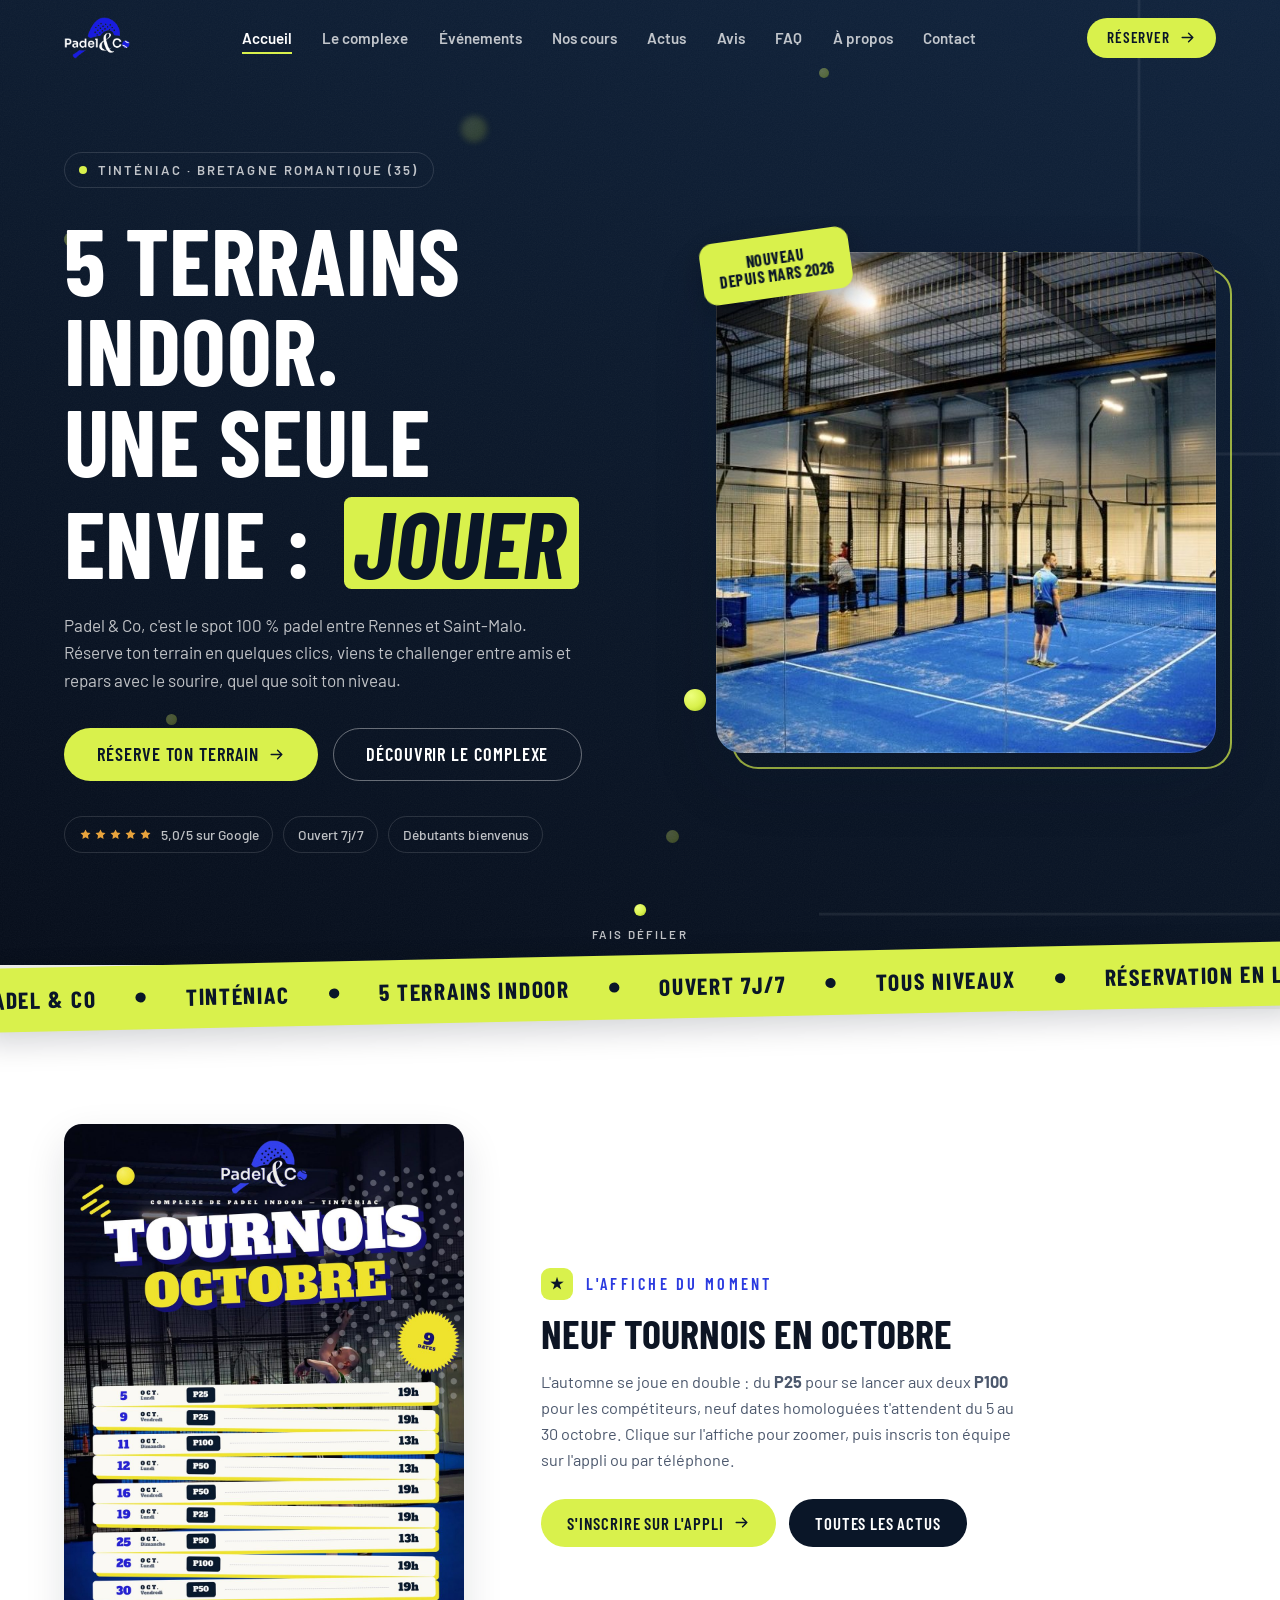
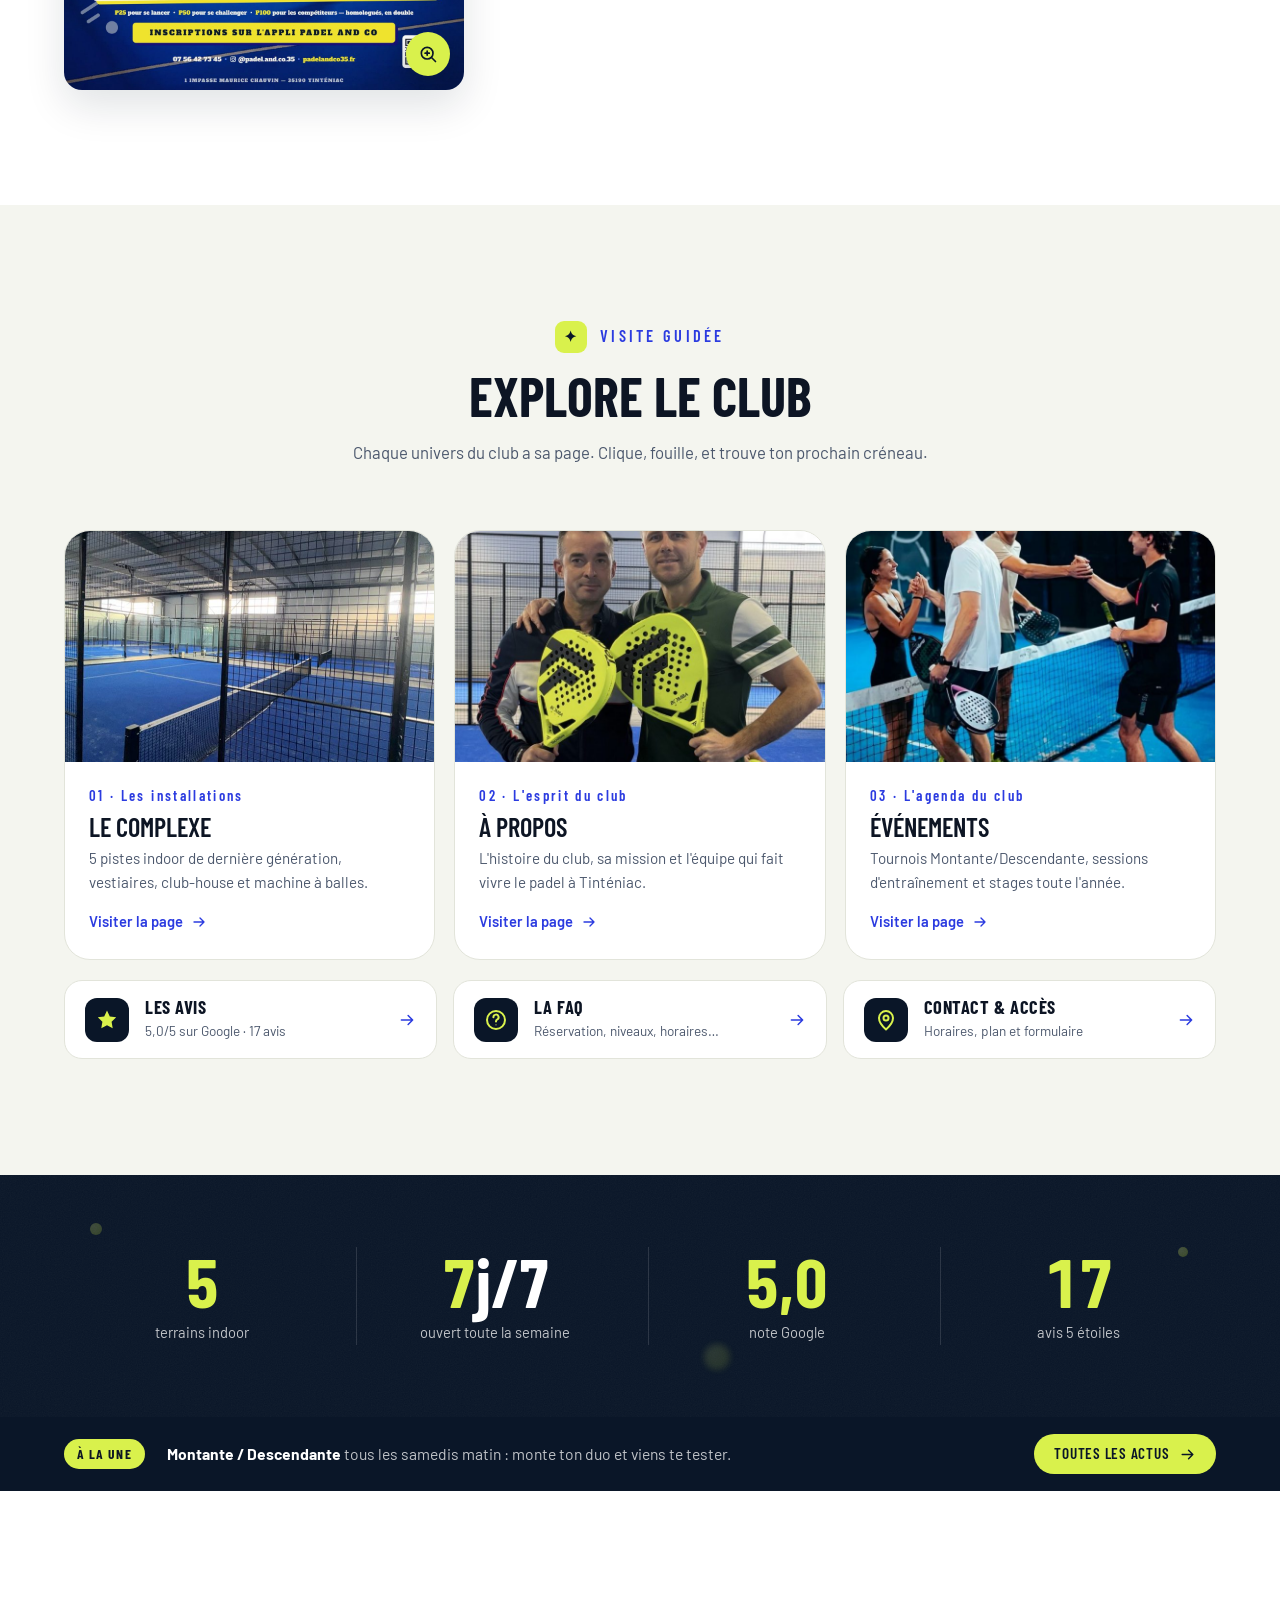
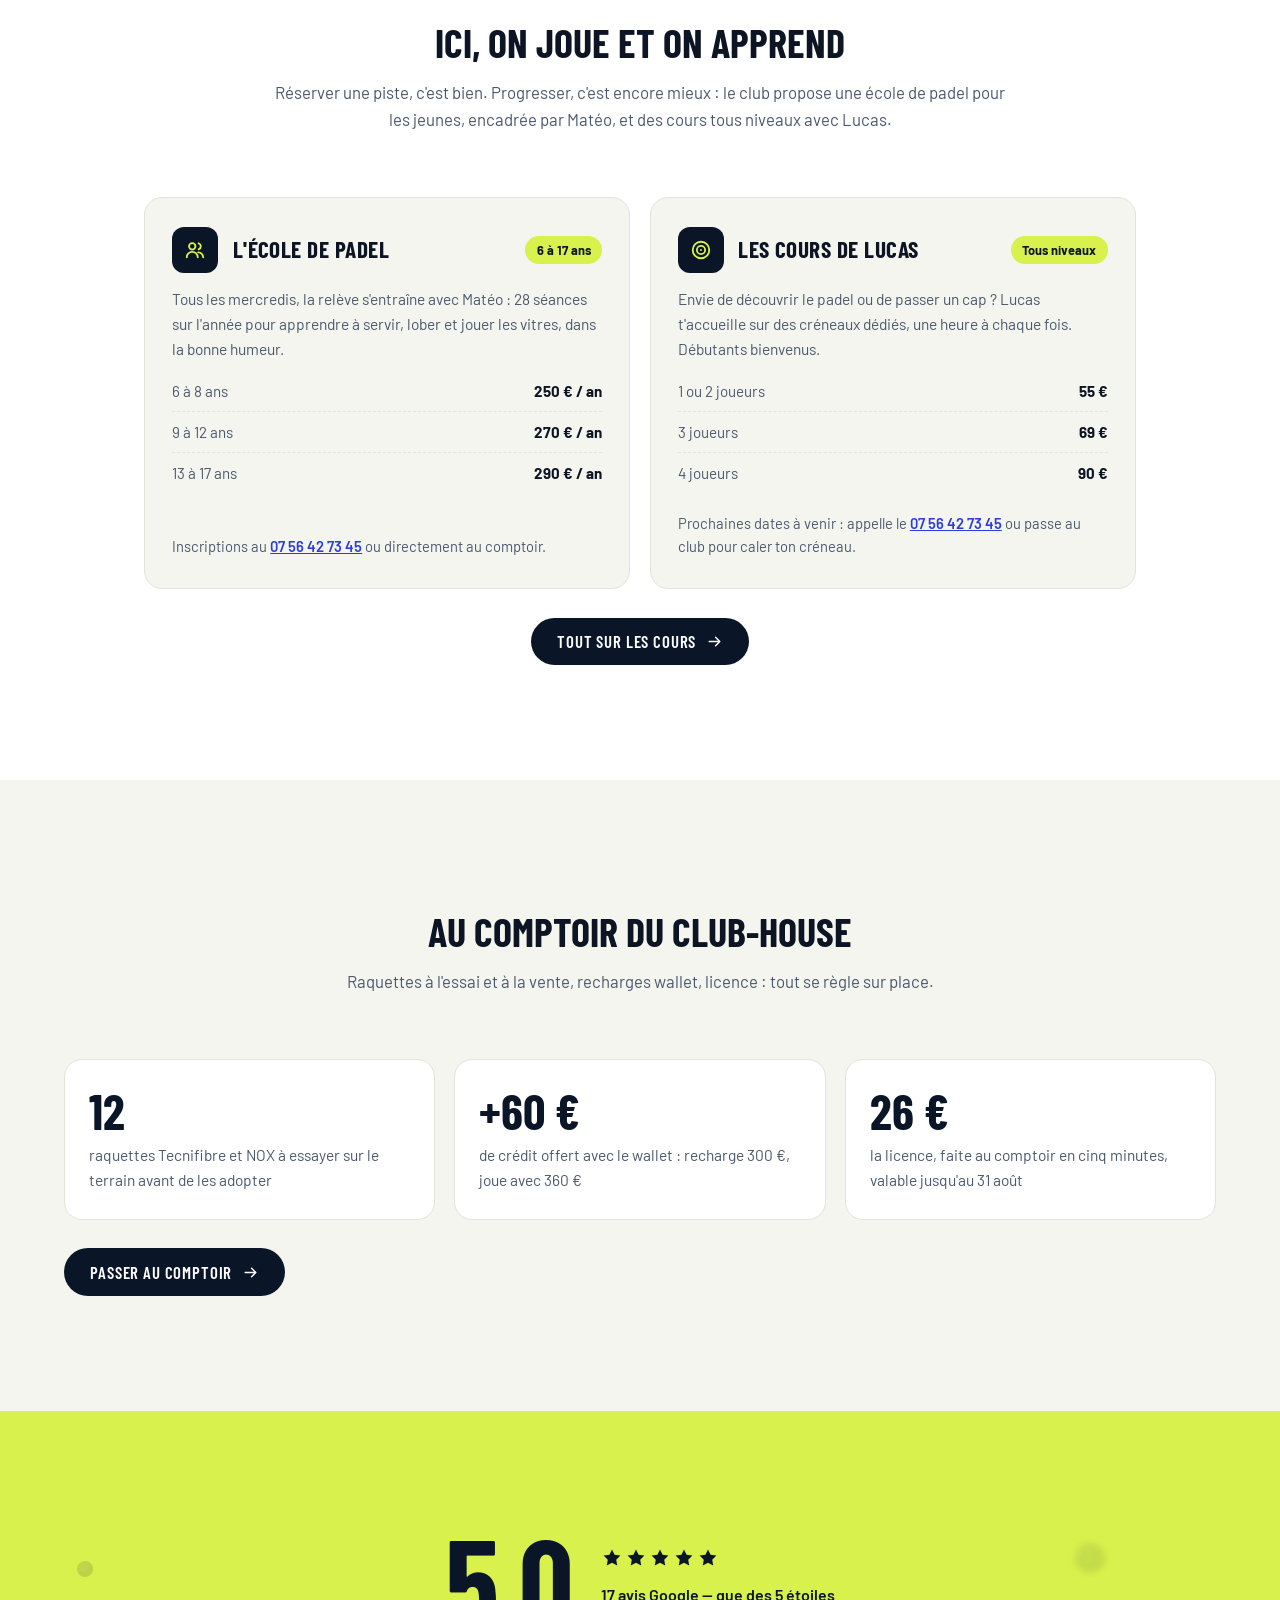
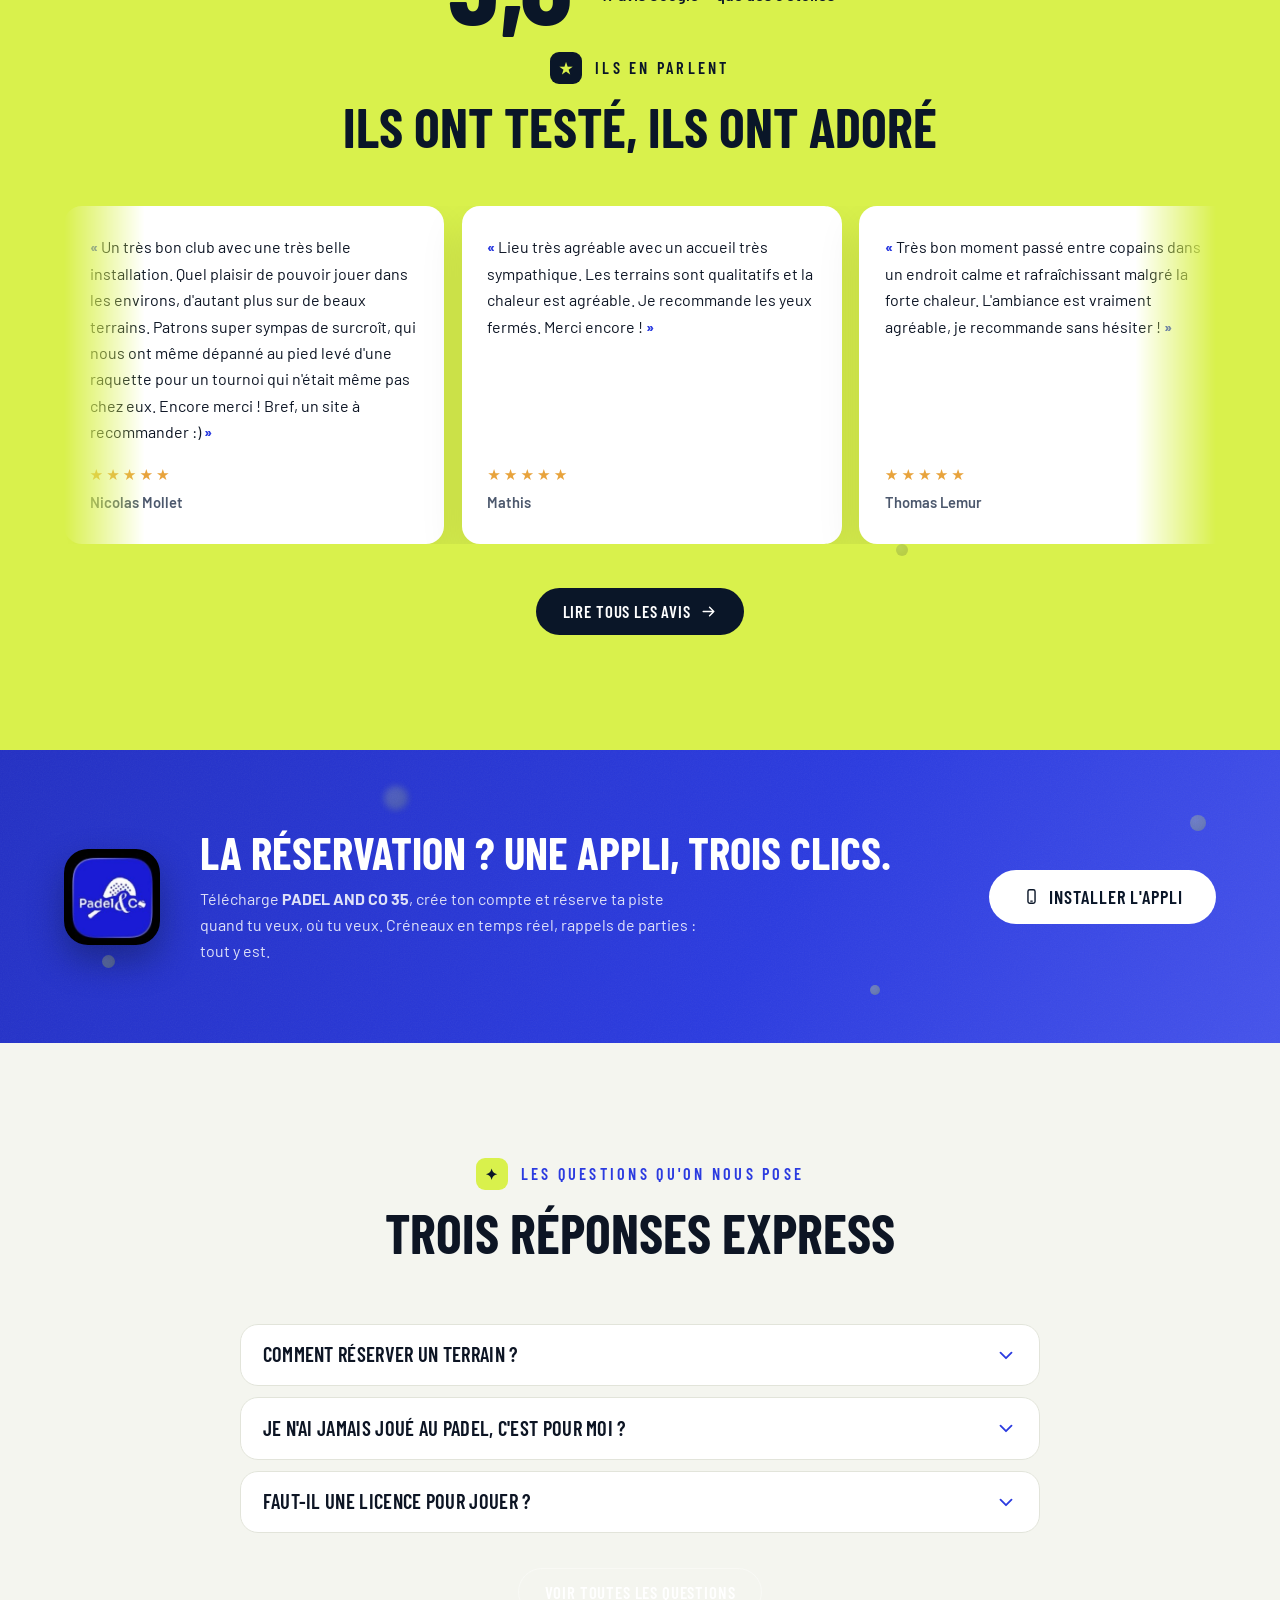
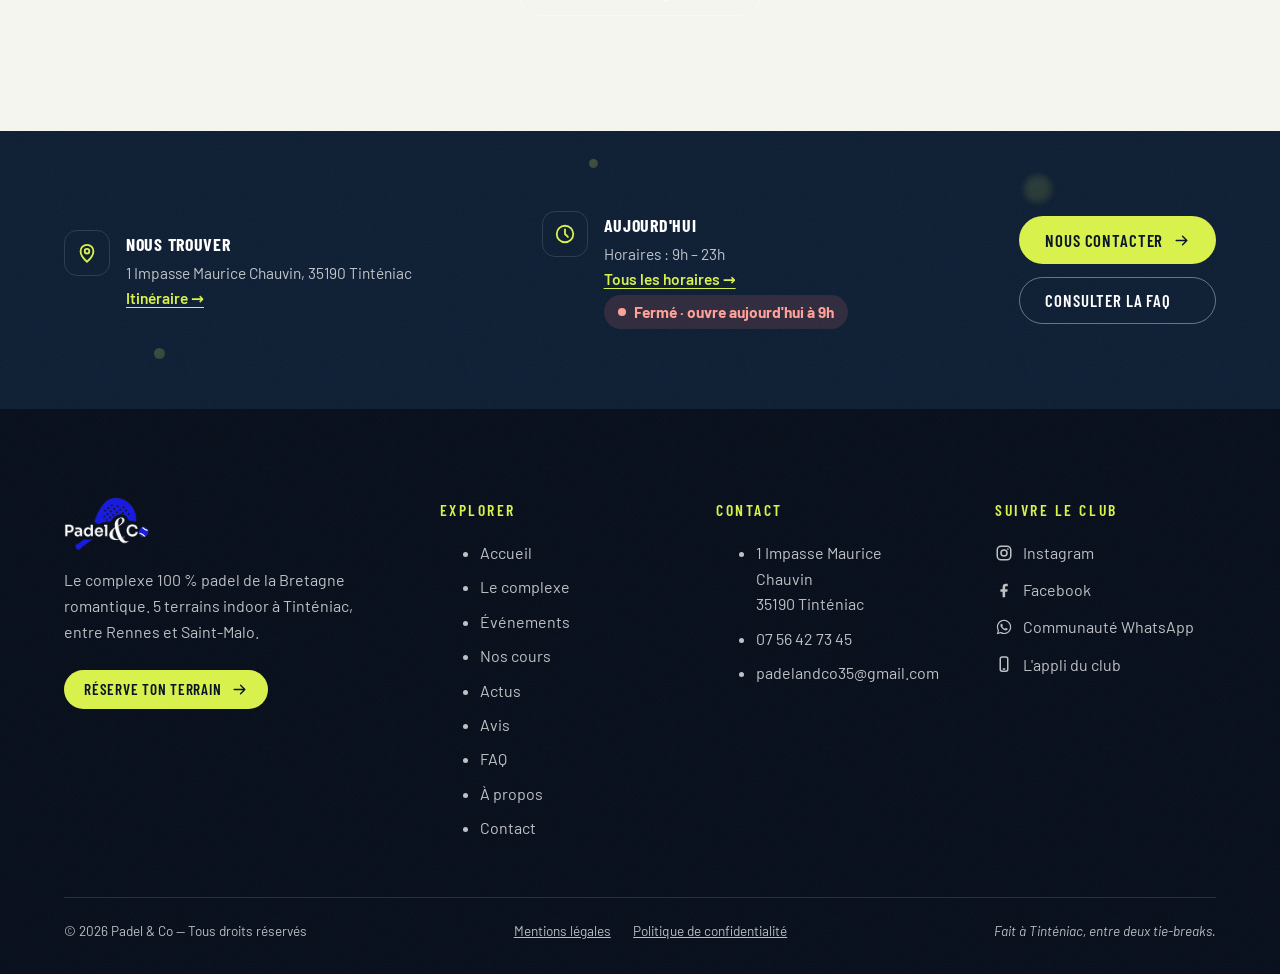
==== commit f02c81f7: "Add files via upload" ====
--- a/index.html
+++ b/index.html
@@ -77,7 +77,8 @@
     "aggregateRating": { "@type": "AggregateRating", "ratingValue": "5.0", "reviewCount": "17", "bestRating": "5" },
     "sameAs": [
       "https://www.instagram.com/padel.and.co.35/",
-      "https://www.facebook.com/share/1KFfh55dcL/"
+      "https://www.facebook.com/share/1KFfh55dcL/",
+      "https://chat.whatsapp.com/IxtqAZWe5RuIJktEEc2yC7"
     ],
     "potentialAction": {
       "@type": "ReserveAction",
@@ -119,6 +120,7 @@
     <symbol id="i-help" viewBox="0 0 24 24"><circle cx="12" cy="12" r="9"/><path d="M9.4 9.2a2.6 2.6 0 1 1 3.6 2.4c-.85.35-1 1-1 1.9"/><circle cx="12" cy="16.8" r=".6" fill="currentColor" stroke="none"/></symbol>
     <symbol id="i-instagram" viewBox="0 0 24 24"><rect x="3" y="3" width="18" height="18" rx="5"/><circle cx="12" cy="12" r="4"/><circle cx="17.2" cy="6.8" r="1.1" fill="currentColor" stroke="none"/></symbol>
     <symbol id="i-facebook" viewBox="0 0 24 24"><path fill="currentColor" stroke="none" d="M13.5 21.5v-7.2h2.9l.5-3.4h-3.4V8.6c0-1 .3-1.6 1.7-1.6h1.8V3.9c-.3 0-1.4-.1-2.6-.1-2.6 0-4.3 1.6-4.3 4.4v2.7H7.2v3.4h2.9v7.2z"/></symbol>
+    <symbol id="i-whatsapp" viewBox="0 0 24 24"><path fill="currentColor" stroke="none" d="M12.04 2.4c-5.27 0-9.56 4.29-9.56 9.56 0 1.69.44 3.33 1.28 4.78L2.4 21.6l4.98-1.3a9.5 9.5 0 0 0 4.66 1.19h.01c5.27 0 9.55-4.29 9.55-9.56 0-2.55-.99-4.95-2.8-6.76a9.5 9.5 0 0 0-6.76-2.8zm0 17.5h-.01a7.9 7.9 0 0 1-4.03-1.11l-.29-.17-2.99.78.8-2.92-.19-.3a7.9 7.9 0 0 1-1.21-4.22c0-4.38 3.56-7.94 7.94-7.94 2.12 0 4.11.83 5.61 2.33a7.88 7.88 0 0 1 2.32 5.61c0 4.38-3.56 7.94-7.95 7.94zm4.36-5.95c-.24-.12-1.42-.7-1.63-.78-.22-.08-.38-.12-.54.12-.16.24-.62.78-.76.94-.14.16-.28.18-.52.06-.24-.12-1.01-.37-1.92-1.19-.71-.63-1.19-1.41-1.33-1.65-.14-.24-.02-.37.1-.49.11-.11.24-.28.36-.42.12-.14.16-.24.24-.4.08-.16.04-.3-.02-.42-.06-.12-.54-1.3-.74-1.77-.19-.46-.39-.4-.54-.41h-.46c-.16 0-.42.06-.63.3-.22.24-.83.81-.83 1.98s.85 2.3.97 2.46c.12.16 1.68 2.57 4.07 3.6.57.25 1.01.39 1.36.5.57.18 1.09.16 1.5.1.46-.07 1.42-.58 1.62-1.14.2-.56.2-1.04.14-1.14-.06-.1-.22-.16-.46-.28z"/></symbol>
     <symbol id="i-zoom" viewBox="0 0 24 24"><circle cx="11" cy="11" r="7"/><path d="M16.2 16.2 21 21M8.5 11h5M11 8.5v5"/></symbol>
     <symbol id="i-close" viewBox="0 0 24 24"><path d="M6 6l12 12M18 6 6 18"/></symbol>
   </svg>
@@ -177,6 +179,7 @@
       <div class="drawer__socials">
         <a href="https://www.instagram.com/padel.and.co.35/" target="_blank" rel="noopener" aria-label="Instagram Padel &amp; Co"><svg class="icon" aria-hidden="true"><use href="#i-instagram"/></svg></a>
         <a href="https://www.facebook.com/share/1KFfh55dcL/" target="_blank" rel="noopener" aria-label="Facebook Padel &amp; Co"><svg class="icon" aria-hidden="true"><use href="#i-facebook"/></svg></a>
+        <a href="https://chat.whatsapp.com/IxtqAZWe5RuIJktEEc2yC7" target="_blank" rel="noopener" aria-label="Communauté WhatsApp Padel &amp; Co"><svg class="icon" aria-hidden="true"><use href="#i-whatsapp"/></svg></a>
       </div>
     </div>
   </nav>
@@ -686,6 +689,8 @@
               <p>
                 Carrément. Le padel s'apprend vite&nbsp;: dès la première session, on échange et on s'amuse.
                 Tous les niveaux sont les bienvenus — et la <a href="le-complexe.html">machine à balles</a> est là pour progresser.
+                Pas encore de partenaires&nbsp;? Rejoins la <a href="https://chat.whatsapp.com/IxtqAZWe5RuIJktEEc2yC7" target="_blank" rel="noopener">communauté WhatsApp</a>
+                du club&nbsp;: les groupes y sont organisés par niveau.
               </p>
             </div>
           </div>
@@ -816,6 +821,12 @@
               </a>
             </li>
             <li>
+              <a href="https://chat.whatsapp.com/IxtqAZWe5RuIJktEEc2yC7" target="_blank" rel="noopener">
+                <svg class="icon" aria-hidden="true"><use href="#i-whatsapp"/></svg>
+                Communauté WhatsApp
+              </a>
+            </li>
+            <li>
               <a href="https://padel-and-co.mymobileapp.fr/installation" target="_blank" rel="noopener">
                 <svg class="icon" aria-hidden="true"><use href="#i-app"/></svg>
                 L'appli du club
